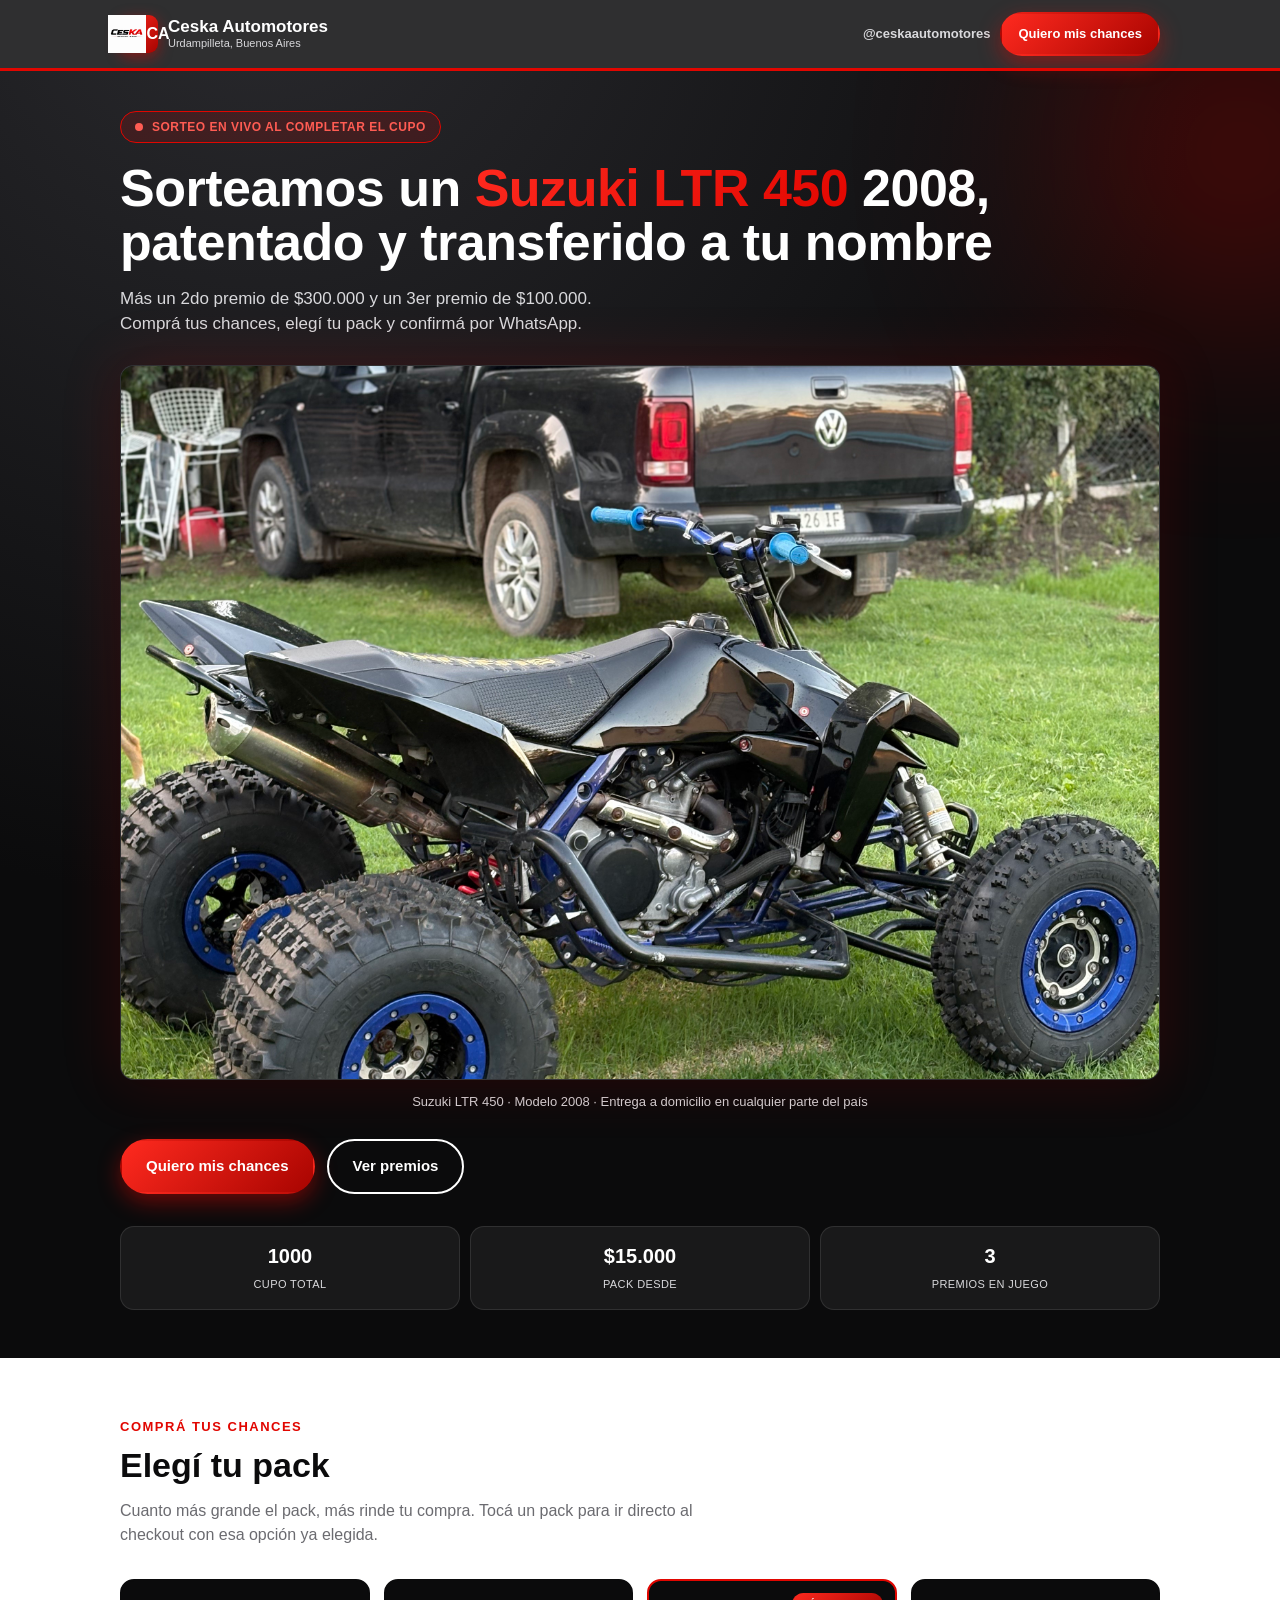
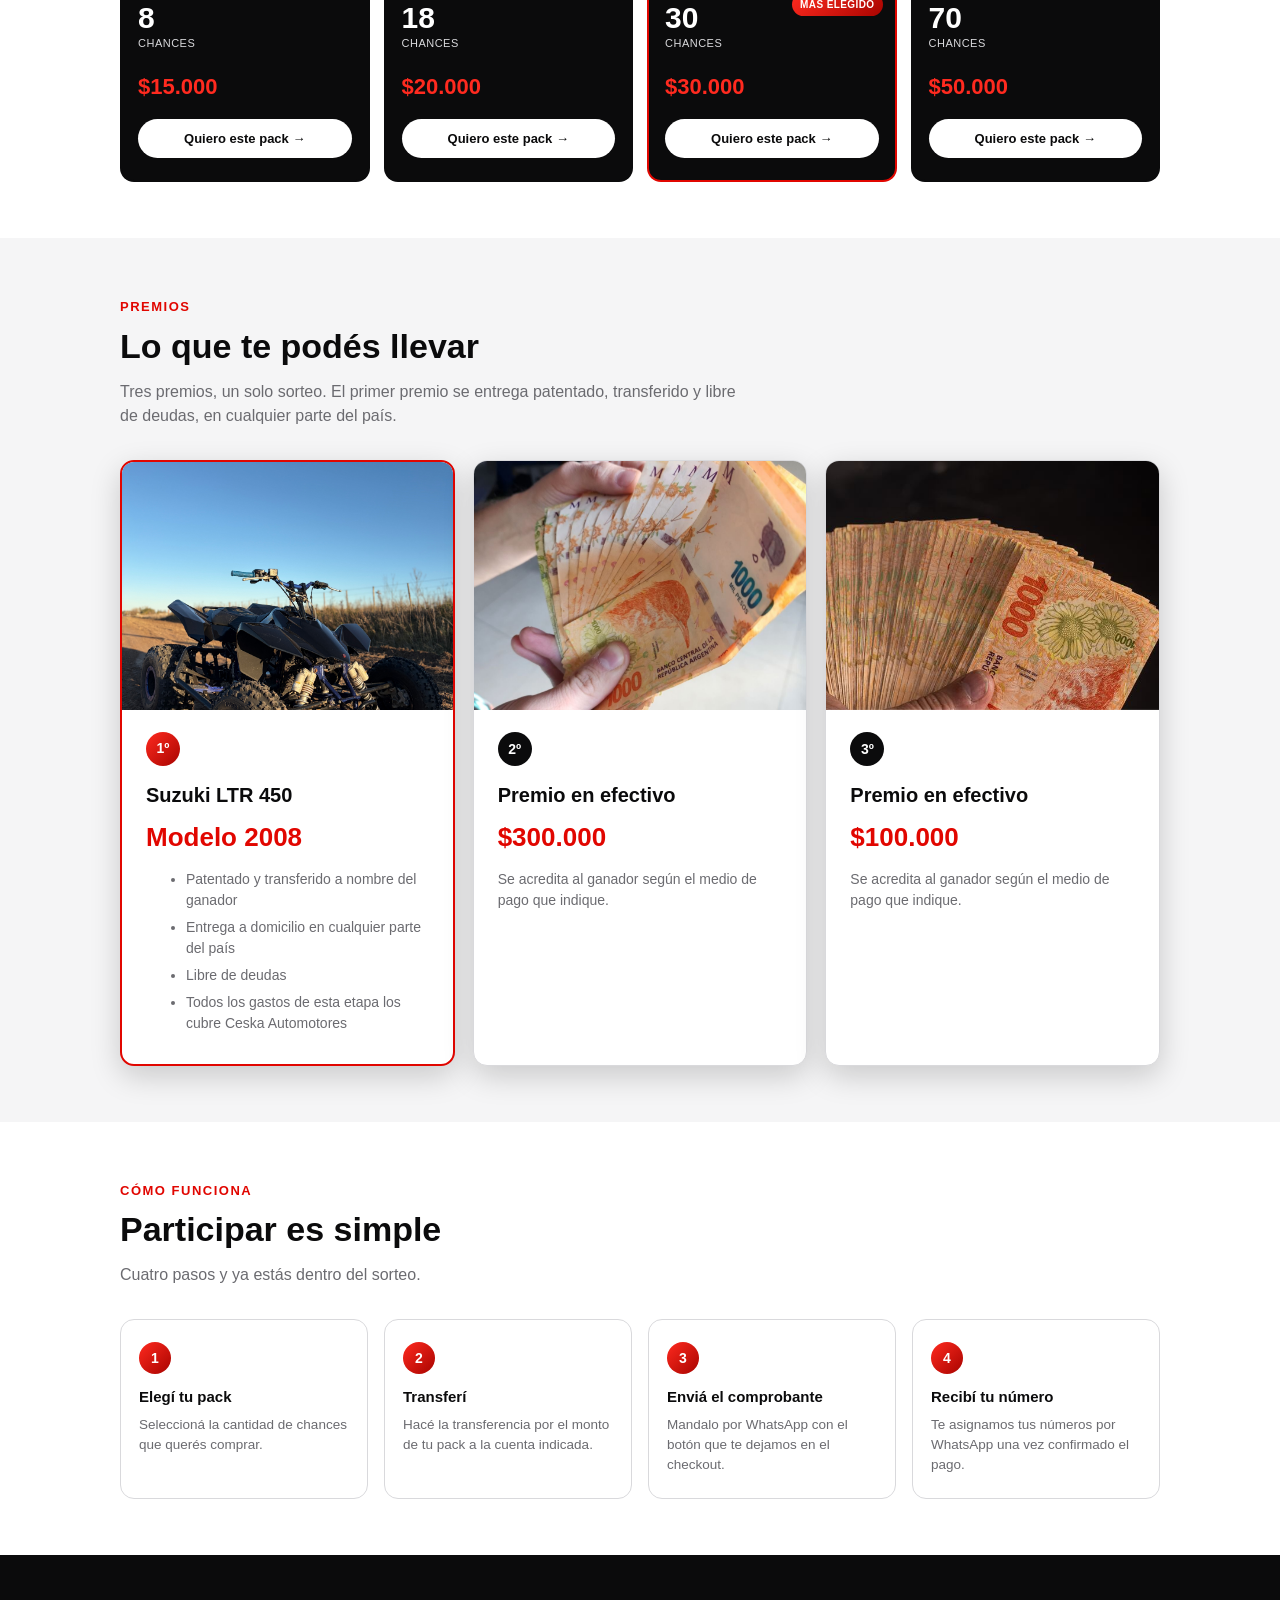
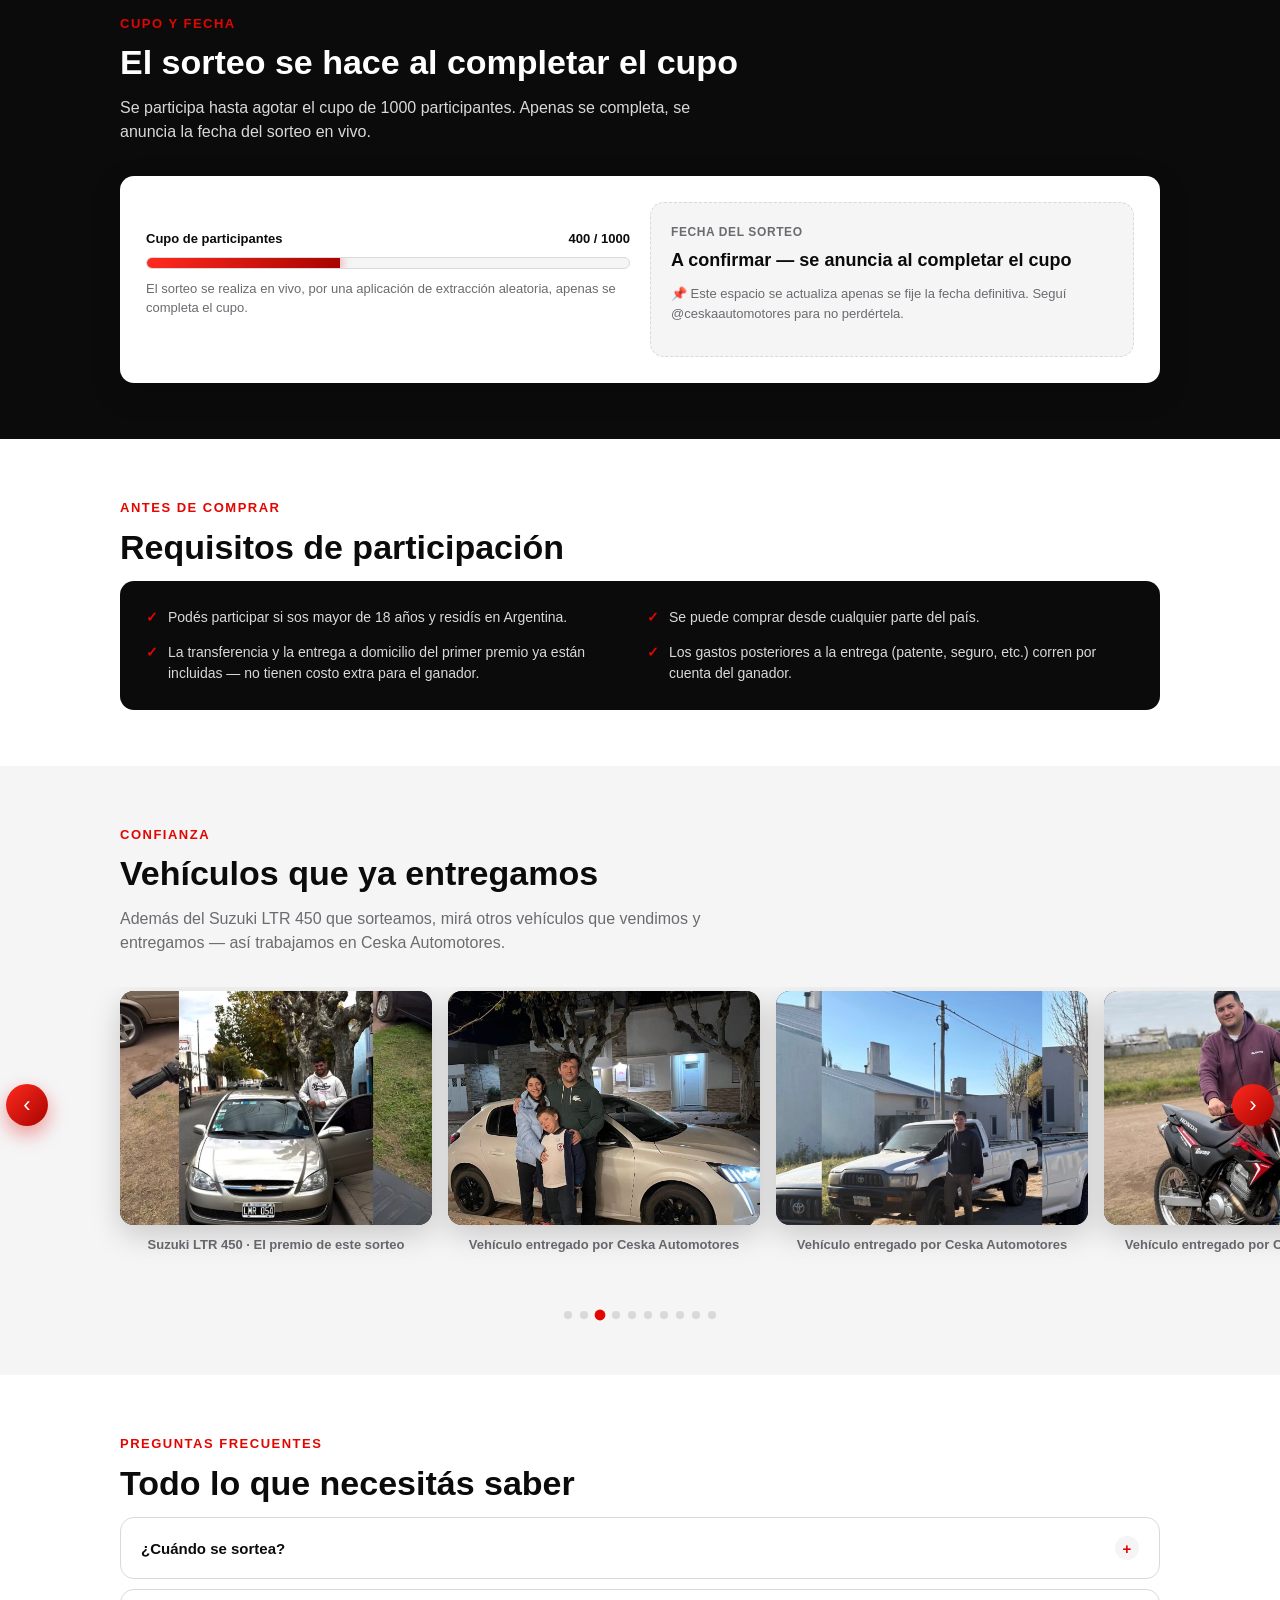
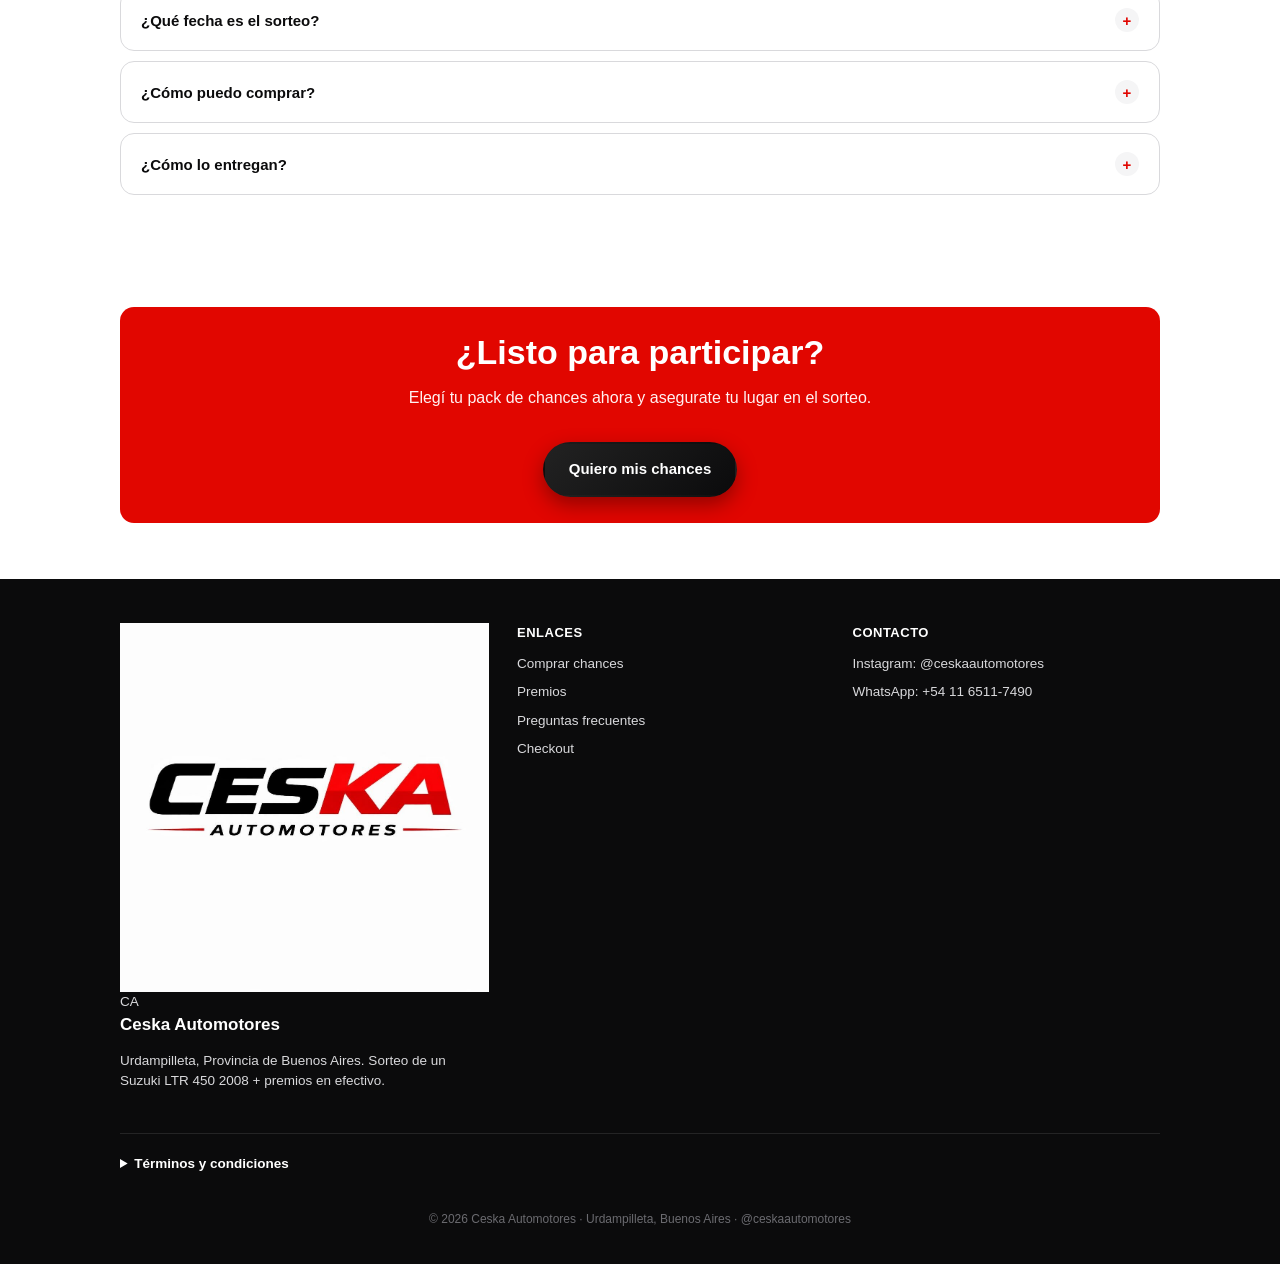
==== index.html @ 2003294e "Update index.html" ====
<!DOCTYPE html>
<html lang="es-AR">
<head>
<meta charset="UTF-8" />
<meta name="viewport" content="width=device-width, initial-scale=1.0" />
<title>Sorteo Suzuki LTR 450 2008 | Ceska Automotores</title>
<meta name="description" content="Participá del sorteo de un Suzuki LTR 450 2008 patentado + $300.000 + $100.000. Comprá tus chances y confirmá por WhatsApp. Ceska Automotores, Urdampilleta." />
<link rel="stylesheet" href="css/style.css" />
</head>
<body>

<header class="site-header">
  <div class="container">
    <a href="index.html" class="brand">
      <span class="brand-mark">
        <img src="621186854_17856113073602778_2062998326329247621_n%20(1).jpg" alt="Ceska Automotores" onerror="this.style.display='none'; this.nextElementSibling.style.display='flex';" />
        <span class="brand-mark-fallback">CA</span>
      </span>
      <span class="brand-name">Ceska Automotores<small>Urdampilleta, Buenos Aires</small></span>
    </a>
    <div class="header-actions">
      <a class="ig-link" href="https://instagram.com/ceskaautomotores" target="_blank" rel="noopener">@ceskaautomotores</a>
      <a class="btn btn-primary header-cta" href="checkout.html">Quiero mis chances</a>
    </div>
  </div>
</header>

<section class="hero">
  <div class="container">
    <span class="hero-badge"><span class="live-dot"></span> Sorteo en vivo al completar el cupo</span>
    <h1 class="hero-title">Sorteamos un <span>Suzuki LTR 450</span> 2008, patentado y transferido a tu nombre</h1>
    <p class="hero-lead">Más un 2do premio de $300.000 y un 3er premio de $100.000. Comprá tus chances, elegí tu pack y confirmá por WhatsApp.</p>

    <div class="media-frame media-hero">
      <img src="IMG_2708%20(2).jpg" alt="Suzuki LTR 450 2008, primer premio del sorteo Ceska Automotores" onerror="this.style.display='none'; this.nextElementSibling.style.display='flex';" />
      <div class="media-placeholder">
        <span class="media-placeholder-icon">🏍️</span>
        <span class="media-placeholder-text"><strong>Suzuki LTR 450 · Modelo 2008</strong>Reemplazá esta imagen subiendo la foto real a img/hero-moto.jpg</span>
      </div>
    </div>
    <div class="hero-media-caption">Suzuki LTR 450 · Modelo 2008 · Entrega a domicilio en cualquier parte del país</div>

    <div class="hero-actions">
      <a href="checkout.html" class="btn btn-primary btn-glow">Quiero mis chances</a>
      <a href="#premios" class="btn btn-outline">Ver premios</a>
    </div>

    <div class="hero-stats">
      <div class="hero-stat"><strong>1000</strong><span>Cupo total</span></div>
      <div class="hero-stat"><strong>$15.000</strong><span>Pack desde</span></div>
      <div class="hero-stat"><strong>3</strong><span>Premios en juego</span></div>
    </div>
  </div>
</section>

<section class="section" id="packs">
  <div class="container">
    <span class="eyebrow">Comprá tus chances</span>
    <h2 class="section-title">Elegí tu pack</h2>
    <p class="section-subtitle">Cuanto más grande el pack, más rinde tu compra. Tocá un pack para ir directo al checkout con esa opción ya elegida.</p>

    <div class="packs-grid">
      <a class="pack-card" href="checkout.html?pack=8">
        <span class="pack-qty">8</span>
        <span class="pack-qty-label">Chances</span>
        <span class="pack-price">$15.000</span>
        <span class="pack-cta">Quiero este pack →</span>
      </a>
      <a class="pack-card" href="checkout.html?pack=18">
        <span class="pack-qty">18</span>
        <span class="pack-qty-label">Chances</span>
        <span class="pack-price">$20.000</span>
        <span class="pack-cta">Quiero este pack →</span>
      </a>
      <a class="pack-card is-popular" href="checkout.html?pack=30">
        <span class="pack-tag">Más elegido</span>
        <span class="pack-qty">30</span>
        <span class="pack-qty-label">Chances</span>
        <span class="pack-price">$30.000</span>
        <span class="pack-cta">Quiero este pack →</span>
      </a>
      <a class="pack-card" href="checkout.html?pack=70">
        <span class="pack-qty">70</span>
        <span class="pack-qty-label">Chances</span>
        <span class="pack-price">$50.000</span>
        <span class="pack-cta">Quiero este pack →</span>
      </a>
    </div>
  </div>
</section>

<section class="section section-alt" id="premios">
  <div class="container">
    <span class="eyebrow">Premios</span>
    <h2 class="section-title">Lo que te podés llevar</h2>
    <p class="section-subtitle">Tres premios, un solo sorteo. El primer premio se entrega patentado, transferido y libre de deudas, en cualquier parte del país.</p>

    <div class="prizes-grid">
      <div class="prize-card is-first">
        <div class="media-frame prize-media">
          <img src="IMG_4230.JPG" alt="Suzuki LTR 450 2008" onerror="this.style.display='none'; this.nextElementSibling.style.display='flex';" />
          <div class="media-placeholder">
            <span class="media-placeholder-icon">🏍️</span>
            <span class="media-placeholder-text">Foto de la moto<br>img/premio-1-moto.jpg</span>
          </div>
        </div>
        <div class="prize-card-body">
          <span class="prize-rank">1º</span>
          <h3 class="prize-name">Suzuki LTR 450</h3>
          <p class="prize-value">Modelo 2008</p>
          <ul class="prize-desc">
            <li>Patentado y transferido a nombre del ganador</li>
            <li>Entrega a domicilio en cualquier parte del país</li>
            <li>Libre de deudas</li>
            <li>Todos los gastos de esta etapa los cubre Ceska Automotores</li>
          </ul>
        </div>
      </div>
      <div class="prize-card">
        <div class="media-frame prize-media">
          <img src="1695045530169.jpg" alt="Segundo premio: $300.000" onerror="this.style.display='none'; this.nextElementSibling.style.display='flex';" />
          <div class="media-placeholder">
            <span class="media-placeholder-icon">💵</span>
            <span class="media-placeholder-text">Foto del premio<br>img/premio-2.jpg</span>
          </div>
        </div>
        <div class="prize-card-body">
          <span class="prize-rank">2º</span>
          <h3 class="prize-name">Premio en efectivo</h3>
          <p class="prize-value">$300.000</p>
          <p class="prize-desc">Se acredita al ganador según el medio de pago que indique.</p>
        </div>
      </div>
      <div class="prize-card">
        <div class="media-frame prize-media">
          <img src="plazo-fijo-cuanto-se-obtiene-al-invertir-6000000-con-la-tasa-actual-foto-adobe-stock-VMLQF65AZVHVBDYK3VZGFPSASE.jpg" alt="Tercer premio: $100.000" onerror="this.style.display='none'; this.nextElementSibling.style.display='flex';" />
          <div class="media-placeholder">
            <span class="media-placeholder-icon">💵</span>
            <span class="media-placeholder-text">Foto del premio<br>img/premio-3.jpg</span>
          </div>
        </div>
        <div class="prize-card-body">
          <span class="prize-rank">3º</span>
          <h3 class="prize-name">Premio en efectivo</h3>
          <p class="prize-value">$100.000</p>
          <p class="prize-desc">Se acredita al ganador según el medio de pago que indique.</p>
        </div>
      </div>
    </div>
  </div>
</section>

<section class="section">
  <div class="container">
    <span class="eyebrow">Cómo funciona</span>
    <h2 class="section-title">Participar es simple</h2>
    <p class="section-subtitle">Cuatro pasos y ya estás dentro del sorteo.</p>

    <div class="steps-grid">
      <div class="step-card">
        <div class="step-number">1</div>
        <h3 class="step-title">Elegí tu pack</h3>
        <p class="step-desc">Seleccioná la cantidad de chances que querés comprar.</p>
      </div>
      <div class="step-card">
        <div class="step-number">2</div>
        <h3 class="step-title">Transferí</h3>
        <p class="step-desc">Hacé la transferencia por el monto de tu pack a la cuenta indicada.</p>
      </div>
      <div class="step-card">
        <div class="step-number">3</div>
        <h3 class="step-title">Enviá el comprobante</h3>
        <p class="step-desc">Mandalo por WhatsApp con el botón que te dejamos en el checkout.</p>
      </div>
      <div class="step-card">
        <div class="step-number">4</div>
        <h3 class="step-title">Recibí tu número</h3>
        <p class="step-desc">Te asignamos tus números por WhatsApp una vez confirmado el pago.</p>
      </div>
    </div>
  </div>
</section>

<section class="section section-dark">
  <div class="container">
    <span class="eyebrow">Cupo y fecha</span>
    <h2 class="section-title">El sorteo se hace al completar el cupo</h2>
    <p class="section-subtitle">Se participa hasta agotar el cupo de 1000 participantes. Apenas se completa, se anuncia la fecha del sorteo en vivo.</p>

    <div class="cupo-box">
      <div>
        <div class="cupo-progress-label">
          <span>Cupo de participantes</span>
          <span>400 / 1000</span>
        </div>
        <div class="cupo-bar"><div class="cupo-bar-fill" style="width:40%;"></div></div>
        <p class="cupo-note">El sorteo se realiza en vivo, por una aplicación de extracción aleatoria, apenas se completa el cupo.</p>
      </div>
      <div class="fecha-card">
        <div class="fecha-label">Fecha del sorteo</div>
        <div class="fecha-value">A confirmar — se anuncia al completar el cupo</div>
        <p class="cupo-note" style="margin-top:10px;">📌 Este espacio se actualiza apenas se fije la fecha definitiva. Seguí @ceskaautomotores para no perdértela.</p>
      </div>
    </div>
  </div>
</section>

<section class="section">
  <div class="container">
    <span class="eyebrow">Antes de comprar</span>
    <h2 class="section-title">Requisitos de participación</h2>
    <div class="requisitos-box">
      <ul class="requisitos-list">
        <li>Podés participar si sos mayor de 18 años y residís en Argentina.</li>
        <li>Se puede comprar desde cualquier parte del país.</li>
        <li>La transferencia y la entrega a domicilio del primer premio ya están incluidas — no tienen costo extra para el ganador.</li>
        <li>Los gastos posteriores a la entrega (patente, seguro, etc.) corren por cuenta del ganador.</li>
      </ul>
    </div>
  </div>
</section>

<section class="section section-alt" id="galeria">
  <div class="container">
    <span class="eyebrow">Confianza</span>
    <h2 class="section-title">Vehículos que ya entregamos</h2>
    <p class="section-subtitle">Además del Suzuki LTR 450 que sorteamos, mirá otros vehículos que vendimos y entregamos — así trabajamos en Ceska Automotores.</p>
  </div>

  <div class="carousel-wrap">
    <button class="carousel-arrow carousel-prev" type="button" aria-label="Foto anterior">‹</button>

    <div class="carousel-track" id="carouselTrack">
      <div class="carousel-slide">
        <div class="media-frame">
          <img src="img/galeria-1.jpg" alt="Suzuki LTR 450, el premio de este sorteo" onerror="this.style.display='none'; this.nextElementSibling.style.display='flex';" />
          <div class="media-placeholder">
            <span class="media-placeholder-icon">🏍️</span>
            <span class="media-placeholder-text">img/galeria-1.jpg</span>
          </div>
        </div>
        <p class="carousel-caption">Suzuki LTR 450 · El premio de este sorteo</p>
      </div>
      <div class="carousel-slide">
        <div class="media-frame">
          <img src="img/galeria-2.jpg" alt="Vehículo entregado por Ceska Automotores" onerror="this.style.display='none'; this.nextElementSibling.style.display='flex';" />
          <div class="media-placeholder">
            <span class="media-placeholder-icon">🚗</span>
            <span class="media-placeholder-text">img/galeria-2.jpg</span>
          </div>
        </div>
        <p class="carousel-caption">Vehículo entregado por Ceska Automotores</p>
      </div>
      <div class="carousel-slide">
        <div class="media-frame">
          <img src="img/galeria-3.jpg" alt="Vehículo entregado por Ceska Automotores" onerror="this.style.display='none'; this.nextElementSibling.style.display='flex';" />
          <div class="media-placeholder">
            <span class="media-placeholder-icon">🚙</span>
            <span class="media-placeholder-text">img/galeria-3.jpg</span>
          </div>
        </div>
        <p class="carousel-caption">Vehículo entregado por Ceska Automotores</p>
      </div>
      <div class="carousel-slide">
        <div class="media-frame">
          <img src="img/galeria-4.jpg" alt="Vehículo entregado por Ceska Automotores" onerror="this.style.display='none'; this.nextElementSibling.style.display='flex';" />
          <div class="media-placeholder">
            <span class="media-placeholder-icon">🏍️</span>
            <span class="media-placeholder-text">img/galeria-4.jpg</span>
          </div>
        </div>
        <p class="carousel-caption">Vehículo entregado por Ceska Automotores</p>
      </div>
      <div class="carousel-slide">
        <div class="media-frame">
          <img src="img/galeria-5.jpg" alt="Vehículo entregado por Ceska Automotores" onerror="this.style.display='none'; this.nextElementSibling.style.display='flex';" />
          <div class="media-placeholder">
            <span class="media-placeholder-icon">🚗</span>
            <span class="media-placeholder-text">img/galeria-5.jpg</span>
          </div>
        </div>
        <p class="carousel-caption">Vehículo entregado por Ceska Automotores</p>
      </div>
      <div class="carousel-slide">
        <div class="media-frame">
          <img src="img/galeria-6.jpg" alt="Vehículo entregado por Ceska Automotores" onerror="this.style.display='none'; this.nextElementSibling.style.display='flex';" />
          <div class="media-placeholder">
            <span class="media-placeholder-icon">🚙</span>
            <span class="media-placeholder-text">img/galeria-6.jpg</span>
          </div>
        </div>
        <p class="carousel-caption">Vehículo entregado por Ceska Automotores</p>
      </div>
      <div class="carousel-slide">
        <div class="media-frame">
          <img src="img/galeria-7.jpg" alt="Vehículo entregado por Ceska Automotores" onerror="this.style.display='none'; this.nextElementSibling.style.display='flex';" />
          <div class="media-placeholder">
            <span class="media-placeholder-icon">🏍️</span>
            <span class="media-placeholder-text">img/galeria-7.jpg</span>
          </div>
        </div>
        <p class="carousel-caption">Vehículo entregado por Ceska Automotores</p>
      </div>
      <div class="carousel-slide">
        <div class="media-frame">
          <img src="img/galeria-8.jpg" alt="Vehículo entregado por Ceska Automotores" onerror="this.style.display='none'; this.nextElementSibling.style.display='flex';" />
          <div class="media-placeholder">
            <span class="media-placeholder-icon">🚗</span>
            <span class="media-placeholder-text">img/galeria-8.jpg</span>
          </div>
        </div>
        <p class="carousel-caption">Vehículo entregado por Ceska Automotores</p>
      </div>
      <div class="carousel-slide">
        <div class="media-frame">
          <img src="img/galeria-9.jpg" alt="Vehículo entregado por Ceska Automotores" onerror="this.style.display='none'; this.nextElementSibling.style.display='flex';" />
          <div class="media-placeholder">
            <span class="media-placeholder-icon">🚙</span>
            <span class="media-placeholder-text">img/galeria-9.jpg</span>
          </div>
        </div>
        <p class="carousel-caption">Vehículo entregado por Ceska Automotores</p>
      </div>
      <div class="carousel-slide">
        <div class="media-frame">
          <img src="img/galeria-10.jpg" alt="@ceskaautomotores" onerror="this.style.display='none'; this.nextElementSibling.style.display='flex';" />
          <div class="media-placeholder">
            <span class="media-placeholder-icon">📸</span>
            <span class="media-placeholder-text">img/galeria-10.jpg</span>
          </div>
        </div>
        <p class="carousel-caption">Seguinos en @ceskaautomotores para ver más entregas</p>
      </div>
    </div>

    <button class="carousel-arrow carousel-next" type="button" aria-label="Foto siguiente">›</button>
  </div>

  <div class="carousel-dots" id="carouselDots"></div>
</section>

<section class="section" id="faq">
  <div class="container">
    <span class="eyebrow">Preguntas frecuentes</span>
    <h2 class="section-title">Todo lo que necesitás saber</h2>

    <div class="faq-list">
      <div class="faq-item">
        <button class="faq-question" type="button" aria-expanded="false">
          ¿Cuándo se sortea?
          <span class="icon">+</span>
        </button>
        <div class="faq-answer">
          <p>El sorteo se realiza apenas se completa el cupo de 1000 participantes. Se hace en vivo, con una aplicación de extracción aleatoria.</p>
        </div>
      </div>
      <div class="faq-item">
        <button class="faq-question" type="button" aria-expanded="false">
          ¿Qué fecha es el sorteo?
          <span class="icon">+</span>
        </button>
        <div class="faq-answer">
          <p>La fecha se anuncia oficialmente en cuanto se completa el cupo. Vas a verla actualizada en la sección "Cupo y fecha" de esta página y en @ceskaautomotores.</p>
        </div>
      </div>
      <div class="faq-item">
        <button class="faq-question" type="button" aria-expanded="false">
          ¿Cómo puedo comprar?
          <span class="icon">+</span>
        </button>
        <div class="faq-answer">
          <p>Elegís tu pack de chances, hacés la transferencia con los datos que te mostramos en el checkout, y enviás el comprobante por WhatsApp. Tus números se asignan una vez confirmado el pago.</p>
        </div>
      </div>
      <div class="faq-item">
        <button class="faq-question" type="button" aria-expanded="false">
          ¿Cómo lo entregan?
          <span class="icon">+</span>
        </button>
        <div class="faq-answer">
          <p>El Suzuki LTR 450 se entrega patentado, transferido a nombre del ganador y libre de deudas, a domicilio en cualquier parte del país. Todos los gastos de esta etapa los cubre Ceska Automotores.</p>
        </div>
      </div>
    </div>
  </div>
</section>

<section class="section">
  <div class="container">
    <div class="requisitos-box" style="background: var(--red); text-align:center;">
      <h2 class="section-title" style="color:#fff;">¿Listo para participar?</h2>
      <p class="section-subtitle" style="color:#fff2f2; margin-left:auto; margin-right:auto;">Elegí tu pack de chances ahora y asegurate tu lugar en el sorteo.</p>
      <a href="checkout.html" class="btn btn-dark">Quiero mis chances</a>
    </div>
  </div>
</section>

<footer class="site-footer">
  <div class="container">
    <div class="footer-grid">
      <div>
        <div class="footer-brand-row">
          <span class="footer-logo">
            <img src="621186854_17856113073602778_2062998326329247621_n%20(1).jpg" alt="Ceska Automotores" onerror="this.style.display='none'; this.nextElementSibling.style.display='flex';" />
            <span class="footer-logo-fallback">CA</span>
          </span>
          <div class="footer-brand">Ceska Automotores</div>
        </div>
        <p>Urdampilleta, Provincia de Buenos Aires. Sorteo de un Suzuki LTR 450 2008 + premios en efectivo.</p>
      </div>
      <div class="footer-col">
        <h4>Enlaces</h4>
        <a href="#packs">Comprar chances</a>
        <a href="#premios">Premios</a>
        <a href="#faq">Preguntas frecuentes</a>
        <a href="checkout.html">Checkout</a>
      </div>
      <div class="footer-col">
        <h4>Contacto</h4>
        <a href="https://instagram.com/ceskaautomotores" target="_blank" rel="noopener">Instagram: @ceskaautomotores</a>
        <a href="https://wa.me/541165117490" target="_blank" rel="noopener">WhatsApp: +54 11 6511-7490</a>
      </div>
    </div>

    <details class="footer-legal">
      <summary>Términos y condiciones</summary>
      <ol>
        <li>Participan quienes compren al menos una chance a través de los canales oficiales de Ceska Automotores.</li>
        <li>El cupo total es de 1000 participantes. El sorteo se realiza al completarse el cupo.</li>
        <li>El sorteo se realiza en vivo, mediante una aplicación de extracción aleatoria, y la fecha se anuncia al completar el cupo.</li>
        <li>La compra de chances se confirma únicamente al recibir el comprobante de transferencia por WhatsApp. Los números se asignan luego de esa confirmación.</li>
        <li>El primer premio (Suzuki LTR 450, modelo 2008) se entrega patentado, transferido a nombre del ganador y libre de deudas, a domicilio en cualquier parte del país. Los gastos de transferencia y entrega corren por cuenta de Ceska Automotores.</li>
        <li>Los gastos posteriores a la entrega del primer premio (patente, seguro, etc.) corren por cuenta del ganador.</li>
        <li>El segundo y tercer premio consisten en $300.000 y $100.000 respectivamente, a acreditar al ganador.</li>
        <li>Pueden participar personas mayores de 18 años, residentes en Argentina, desde cualquier punto del país.</li>
        <li>Ceska Automotores se reserva el derecho de modificar la fecha del sorteo, informando los cambios por sus canales oficiales.</li>
      </ol>
    </details>

    <p class="footer-bottom">© 2026 Ceska Automotores · Urdampilleta, Buenos Aires · @ceskaautomotores</p>
  </div>
</footer>

<div class="sticky-cta">
  <a href="checkout.html" class="btn btn-primary">Quiero mis chances</a>
</div>

<script src="js/main.js"></script>
</body>
</html>
---- css/style.css ----
/* ==========================================================================
   Ceska Automotores — Sorteo Suzuki LTR 450
   Paleta: negro / rojo / blanco — mobile-first
   ========================================================================== */

:root {
  --black: #0b0b0c;
  --black-soft: #17171a;
  --red: #e10600;
  --red-bright: #ff2a1f;
  --red-dark: #a80400;
  --white: #ffffff;
  --gray-100: #f5f5f6;
  --gray-300: #d9d9dc;
  --gray-600: #6b6b70;
  --radius: 14px;
  --shadow: 0 10px 30px rgba(0, 0, 0, 0.18);
  --max-width: 1080px;
  --font: "Segoe UI", Roboto, Helvetica, Arial, sans-serif;
}

* {
  box-sizing: border-box;
}

html {
  scroll-behavior: smooth;
}

body {
  margin: 0;
  font-family: var(--font);
  background: var(--white);
  color: var(--black);
  line-height: 1.5;
  -webkit-font-smoothing: antialiased;
}

img {
  max-width: 100%;
  display: block;
}

a {
  color: inherit;
}

.container {
  width: 100%;
  max-width: var(--max-width);
  margin: 0 auto;
  padding: 0 20px;
}

.section {
  padding: 56px 0;
}

.section-alt {
  background: var(--gray-100);
}

.section-dark {
  background: var(--black);
  color: var(--white);
}

.eyebrow {
  display: inline-block;
  font-size: 13px;
  font-weight: 700;
  letter-spacing: 1.5px;
  text-transform: uppercase;
  color: var(--red);
  margin-bottom: 10px;
}

.section-title {
  font-size: clamp(24px, 5vw, 34px);
  font-weight: 800;
  margin: 0 0 14px;
  line-height: 1.15;
}

.section-subtitle {
  font-size: 16px;
  color: var(--gray-600);
  margin: 0 0 32px;
  max-width: 620px;
}

.section-dark .section-subtitle {
  color: var(--gray-300);
}

/* ---------- Media frames (fotos + placeholder) ---------- */

.media-frame {
  position: relative;
  width: 100%;
  aspect-ratio: 4 / 3;
  overflow: hidden;
  background: linear-gradient(135deg, #1c1c1f, #0d0d0e);
  display: block;
}

.media-frame img {
  width: 100%;
  height: 100%;
  object-fit: cover;
  display: block;
}

.media-placeholder {
  display: none;
  position: absolute;
  inset: 0;
  flex-direction: column;
  align-items: center;
  justify-content: center;
  gap: 6px;
  text-align: center;
  padding: 16px;
  background: radial-gradient(circle at 25% 15%, rgba(225, 6, 0, 0.3), transparent 60%), linear-gradient(135deg, #1c1c1f, #0d0d0e);
  color: var(--gray-300);
}

.media-placeholder-icon {
  font-size: 38px;
  filter: drop-shadow(0 4px 12px rgba(225, 6, 0, 0.5));
}

.media-placeholder-text {
  font-size: 12px;
  line-height: 1.4;
}

.media-placeholder-text strong {
  display: block;
  color: var(--white);
  font-size: 13.5px;
  margin-bottom: 2px;
}

.media-hero {
  aspect-ratio: 16 / 11;
  border-radius: var(--radius);
  border: 1px solid rgba(255, 255, 255, 0.12);
  box-shadow: var(--shadow), 0 0 60px rgba(225, 6, 0, 0.18);
  margin: 28px 0 0;
}

.hero-media-caption {
  padding: 12px 4px 0;
  font-size: 13px;
  color: var(--gray-300);
  text-align: center;
}

/* ---------- Buttons ---------- */

.btn {
  position: relative;
  overflow: hidden;
  display: inline-flex;
  align-items: center;
  justify-content: center;
  gap: 8px;
  padding: 14px 24px;
  border-radius: 999px;
  font-weight: 700;
  font-size: 15px;
  text-decoration: none;
  border: 2px solid transparent;
  cursor: pointer;
  transition: transform 0.15s ease, box-shadow 0.15s ease, background 0.15s ease;
  text-align: center;
}

.btn::after {
  content: "";
  position: absolute;
  top: 0;
  left: -75%;
  width: 45%;
  height: 100%;
  background: linear-gradient(115deg, transparent, rgba(255, 255, 255, 0.45), transparent);
  transform: skewX(-20deg);
  transition: left 0.55s ease;
  pointer-events: none;
}

.btn:hover::after {
  left: 130%;
}

.btn:active {
  transform: scale(0.97);
}

.btn-primary {
  background: linear-gradient(135deg, var(--red-bright), var(--red-dark));
  color: var(--white);
  box-shadow: 0 8px 22px rgba(225, 6, 0, 0.45);
}

.btn-primary:hover {
  box-shadow: 0 10px 30px rgba(225, 6, 0, 0.65);
  transform: translateY(-2px);
}

.btn-glow {
  animation: btnPulseGlow 2.6s ease-in-out infinite;
}

@keyframes btnPulseGlow {
  0%, 100% { box-shadow: 0 8px 22px rgba(225, 6, 0, 0.45); }
  50% { box-shadow: 0 10px 34px rgba(225, 6, 0, 0.75); }
}

.btn-dark {
  background: linear-gradient(135deg, #222, var(--black));
  color: var(--white);
  box-shadow: 0 8px 20px rgba(0, 0, 0, 0.35);
}

.btn-dark:hover {
  box-shadow: 0 10px 26px rgba(0, 0, 0, 0.5);
  transform: translateY(-2px);
}

.btn-outline {
  background: transparent;
  color: var(--white);
  border-color: var(--white);
}

.btn-outline:hover {
  background: var(--white);
  color: var(--black);
  transform: translateY(-2px);
}

.btn-whatsapp {
  background: linear-gradient(135deg, #2fe172, #1ebc59);
  color: var(--white);
  width: 100%;
  padding: 16px 24px;
  font-size: 16px;
  box-shadow: 0 8px 22px rgba(37, 211, 102, 0.45);
}

.btn-whatsapp:hover {
  box-shadow: 0 10px 30px rgba(37, 211, 102, 0.65);
  transform: translateY(-2px);
}

.btn-block {
  width: 100%;
}

/* ---------- Header ---------- */

.site-header {
  position: sticky;
  top: 0;
  z-index: 50;
  background: rgba(11, 11, 12, 0.85);
  backdrop-filter: blur(10px);
  -webkit-backdrop-filter: blur(10px);
  color: var(--white);
  border-bottom: 3px solid var(--red);
}

.site-header .container {
  display: flex;
  align-items: center;
  justify-content: space-between;
  padding-top: 12px;
  padding-bottom: 12px;
  gap: 12px;
}

.brand {
  display: flex;
  align-items: center;
  gap: 10px;
  text-decoration: none;
  color: var(--white);
}

.brand-mark {
  width: 38px;
  height: 38px;
  border-radius: 9px;
  background: linear-gradient(135deg, var(--red-bright), var(--red-dark));
  box-shadow: 0 4px 14px rgba(225, 6, 0, 0.5);
  display: flex;
  align-items: center;
  justify-content: center;
  font-weight: 900;
  font-size: 16px;
  flex-shrink: 0;
}

.brand-name {
  font-weight: 800;
  font-size: 15px;
  line-height: 1.1;
}

.brand-name small {
  display: block;
  font-weight: 400;
  font-size: 11px;
  color: var(--gray-300);
}

.header-actions {
  display: flex;
  align-items: center;
  gap: 10px;
}

.ig-link {
  display: none;
  font-size: 13px;
  font-weight: 600;
  text-decoration: none;
  color: var(--gray-300);
}

.header-cta {
  padding: 10px 16px;
  font-size: 13px;
}

@media (min-width: 640px) {
  .ig-link {
    display: inline-flex;
    align-items: center;
    gap: 6px;
  }
  .brand-name {
    font-size: 17px;
  }
}

/* ---------- Hero ---------- */

.hero {
  background: radial-gradient(circle at 20% -10%, #2a2a2e 0%, var(--black) 55%);
  color: var(--white);
  padding: 40px 0 48px;
  position: relative;
  overflow: hidden;
}

.hero::after {
  content: "";
  position: absolute;
  right: -120px;
  top: -80px;
  width: 320px;
  height: 320px;
  background: var(--red);
  filter: blur(120px);
  opacity: 0.35;
  border-radius: 50%;
}

.hero .container {
  position: relative;
  z-index: 1;
}

.hero-badge {
  display: inline-flex;
  align-items: center;
  gap: 9px;
  background: rgba(225, 6, 0, 0.15);
  border: 1px solid var(--red);
  color: #ff5c53;
  font-size: 12px;
  font-weight: 700;
  letter-spacing: 0.5px;
  text-transform: uppercase;
  padding: 6px 14px;
  border-radius: 999px;
  margin-bottom: 18px;
}

.live-dot {
  width: 8px;
  height: 8px;
  border-radius: 50%;
  background: #ff5c53;
  box-shadow: 0 0 0 0 rgba(255, 92, 83, 0.6);
  animation: livePulse 1.7s ease-out infinite;
  flex-shrink: 0;
}

@keyframes livePulse {
  0% { box-shadow: 0 0 0 0 rgba(255, 92, 83, 0.6); }
  70% { box-shadow: 0 0 0 9px rgba(255, 92, 83, 0); }
  100% { box-shadow: 0 0 0 0 rgba(255, 92, 83, 0); }
}

.hero-title {
  font-size: clamp(30px, 8vw, 52px);
  font-weight: 900;
  line-height: 1.05;
  margin: 0 0 16px;
  letter-spacing: -0.5px;
}

.hero-title span {
  background: linear-gradient(135deg, var(--red-bright), var(--red));
  -webkit-background-clip: text;
  background-clip: text;
  color: transparent;
}

.hero-lead {
  font-size: 17px;
  color: var(--gray-300);
  max-width: 520px;
  margin: 0 0 28px;
}

.hero-actions {
  display: flex;
  flex-wrap: wrap;
  gap: 12px;
  margin-top: 28px;
}

.hero-stats {
  display: grid;
  grid-template-columns: repeat(3, 1fr);
  gap: 10px;
  margin-top: 32px;
}

.hero-stat {
  background: rgba(255, 255, 255, 0.06);
  border: 1px solid rgba(255, 255, 255, 0.1);
  border-radius: var(--radius);
  padding: 14px 10px;
  text-align: center;
}

.hero-stat strong {
  display: block;
  font-size: clamp(16px, 4vw, 20px);
  color: var(--white);
  font-weight: 800;
}

.hero-stat span {
  font-size: 11px;
  color: var(--gray-300);
  text-transform: uppercase;
  letter-spacing: 0.4px;
}

/* ---------- Prizes ---------- */

.prizes-grid {
  display: grid;
  grid-template-columns: 1fr;
  gap: 18px;
}

@media (min-width: 760px) {
  .prizes-grid {
    grid-template-columns: repeat(3, 1fr);
  }
}

.prize-card {
  background: var(--white);
  border: 1px solid var(--gray-300);
  border-radius: var(--radius);
  box-shadow: var(--shadow);
  position: relative;
  overflow: hidden;
  transition: transform 0.2s ease, box-shadow 0.2s ease;
}

.prize-card:hover {
  transform: translateY(-4px);
  box-shadow: 0 16px 34px rgba(0, 0, 0, 0.16);
}

.prize-card.is-first {
  border: 2px solid var(--red);
}

.prize-card.is-first:hover {
  box-shadow: 0 16px 34px rgba(225, 6, 0, 0.25);
}

.prize-media {
  aspect-ratio: 4 / 3;
}

.prize-card-body {
  padding: 22px 24px 24px;
}

.prize-rank {
  display: inline-flex;
  align-items: center;
  justify-content: center;
  min-width: 34px;
  height: 34px;
  padding: 0 10px;
  border-radius: 999px;
  background: var(--black);
  color: var(--white);
  font-weight: 800;
  font-size: 14px;
  margin-bottom: 14px;
}

.prize-card.is-first .prize-rank {
  background: linear-gradient(135deg, var(--red-bright), var(--red-dark));
}

.prize-name {
  font-size: 20px;
  font-weight: 800;
  margin: 0 0 8px;
}

.prize-value {
  font-size: 26px;
  font-weight: 900;
  color: var(--red);
  margin: 0 0 12px;
}

.prize-desc {
  font-size: 14px;
  color: var(--gray-600);
  margin: 0;
}

.prize-desc li {
  margin-bottom: 6px;
}

/* ---------- How it works ---------- */

.steps-grid {
  display: grid;
  grid-template-columns: 1fr;
  gap: 16px;
}

@media (min-width: 700px) {
  .steps-grid {
    grid-template-columns: repeat(4, 1fr);
  }
}

.step-card {
  background: var(--white);
  border-radius: var(--radius);
  padding: 22px 18px;
  border: 1px solid var(--gray-300);
  transition: transform 0.2s ease, box-shadow 0.2s ease;
}

.step-card:hover {
  transform: translateY(-4px);
  box-shadow: 0 12px 26px rgba(0, 0, 0, 0.1);
}

.step-number {
  width: 32px;
  height: 32px;
  border-radius: 50%;
  background: linear-gradient(135deg, var(--red-bright), var(--red-dark));
  color: var(--white);
  display: flex;
  align-items: center;
  justify-content: center;
  font-weight: 800;
  font-size: 14px;
  margin-bottom: 12px;
}

.step-title {
  font-weight: 700;
  font-size: 15px;
  margin: 0 0 6px;
}

.step-desc {
  font-size: 13.5px;
  color: var(--gray-600);
  margin: 0;
}

/* ---------- Packs ---------- */

.packs-grid {
  display: grid;
  grid-template-columns: repeat(2, 1fr);
  gap: 14px;
}

@media (min-width: 700px) {
  .packs-grid {
    grid-template-columns: repeat(4, 1fr);
  }
}

.pack-card {
  display: flex;
  flex-direction: column;
  background: var(--black);
  color: var(--white);
  border-radius: var(--radius);
  padding: 22px 16px;
  text-decoration: none;
  border: 2px solid var(--black);
  transition: transform 0.15s ease, border-color 0.15s ease, box-shadow 0.15s ease;
  position: relative;
  overflow: hidden;
}

.pack-card:hover {
  transform: translateY(-4px);
  border-color: var(--red);
  box-shadow: 0 14px 30px rgba(225, 6, 0, 0.35);
}

.pack-card.is-popular {
  border-color: var(--red);
}

.pack-tag {
  position: absolute;
  top: 12px;
  right: 12px;
  background: linear-gradient(135deg, var(--red-bright), var(--red-dark));
  color: var(--white);
  font-size: 10px;
  font-weight: 800;
  text-transform: uppercase;
  letter-spacing: 0.4px;
  padding: 4px 8px;
  border-radius: 999px;
}

.pack-qty {
  font-size: 30px;
  font-weight: 900;
  line-height: 1;
  margin-bottom: 2px;
}

.pack-qty-label {
  font-size: 11px;
  color: var(--gray-300);
  text-transform: uppercase;
  letter-spacing: 0.5px;
  margin-bottom: 18px;
}

.pack-price {
  font-size: 22px;
  font-weight: 800;
  color: var(--red-bright);
  margin-bottom: 16px;
}

.pack-cta {
  margin-top: auto;
  display: inline-flex;
  align-items: center;
  justify-content: center;
  gap: 6px;
  background: var(--white);
  color: var(--black);
  border-radius: 999px;
  padding: 10px 14px;
  font-weight: 700;
  font-size: 13px;
  transition: background 0.15s ease, color 0.15s ease;
}

.pack-card:hover .pack-cta {
  background: linear-gradient(135deg, var(--red-bright), var(--red-dark));
  color: var(--white);
}

/* ---------- Cupo / fecha ---------- */

.cupo-box {
  background: var(--white);
  color: var(--black);
  border-radius: var(--radius);
  padding: 26px;
  box-shadow: var(--shadow);
  display: grid;
  gap: 20px;
}

@media (min-width: 700px) {
  .cupo-box {
    grid-template-columns: 1fr 1fr;
    align-items: center;
  }
}

.cupo-progress-label {
  display: flex;
  justify-content: space-between;
  font-size: 13px;
  font-weight: 700;
  margin-bottom: 8px;
}

.cupo-bar {
  width: 100%;
  height: 12px;
  border-radius: 999px;
  background: var(--gray-100);
  overflow: hidden;
  border: 1px solid var(--gray-300);
}

.cupo-bar-fill {
  height: 100%;
  background: linear-gradient(90deg, var(--red-bright), var(--red-dark));
  box-shadow: 0 0 12px rgba(225, 6, 0, 0.6);
}

.cupo-note {
  font-size: 13px;
  color: var(--gray-600);
  margin-top: 10px;
}

.fecha-card {
  background: var(--gray-100);
  border-radius: var(--radius);
  padding: 20px;
  border: 1px dashed var(--gray-300);
}

.fecha-label {
  font-size: 12px;
  text-transform: uppercase;
  letter-spacing: 0.6px;
  color: var(--gray-600);
  font-weight: 700;
  margin-bottom: 6px;
}

.fecha-value {
  font-size: 18px;
  font-weight: 800;
}

/* ---------- Requirements ---------- */

.requisitos-box {
  background: var(--black);
  color: var(--white);
  border-radius: var(--radius);
  padding: 26px;
}

.requisitos-list {
  list-style: none;
  margin: 0;
  padding: 0;
  display: grid;
  gap: 14px;
}

@media (min-width: 700px) {
  .requisitos-list {
    grid-template-columns: 1fr 1fr;
  }
}

.requisitos-list li {
  display: flex;
  gap: 10px;
  font-size: 14px;
  color: var(--gray-300);
  align-items: flex-start;
}

.requisitos-list li::before {
  content: "✓";
  color: var(--red);
  font-weight: 900;
  flex-shrink: 0;
}

/* ---------- FAQ ---------- */

.faq-list {
  display: flex;
  flex-direction: column;
  gap: 10px;
}

.faq-item {
  border: 1px solid var(--gray-300);
  border-radius: var(--radius);
  overflow: hidden;
  background: var(--white);
}

.faq-question {
  width: 100%;
  text-align: left;
  background: none;
  border: none;
  padding: 18px 20px;
  font-size: 15px;
  font-weight: 700;
  display: flex;
  align-items: center;
  justify-content: space-between;
  gap: 12px;
  cursor: pointer;
  color: var(--black);
}

.faq-question .icon {
  flex-shrink: 0;
  width: 24px;
  height: 24px;
  border-radius: 50%;
  background: var(--gray-100);
  color: var(--red);
  display: flex;
  align-items: center;
  justify-content: center;
  font-weight: 900;
  transition: transform 0.2s ease;
}

.faq-item.is-open .faq-question .icon {
  transform: rotate(45deg);
  background: var(--red);
  color: var(--white);
}

.faq-answer {
  max-height: 0;
  overflow: hidden;
  transition: max-height 0.25s ease;
}

.faq-answer p {
  margin: 0;
  padding: 0 20px 18px;
  font-size: 14px;
  color: var(--gray-600);
}

/* ---------- Galería / Carrusel ---------- */

.carousel-wrap {
  position: relative;
  margin-top: 8px;
}

.carousel-track {
  display: flex;
  gap: 16px;
  overflow-x: auto;
  scroll-snap-type: x mandatory;
  scroll-behavior: smooth;
  padding: 4px 20px 8px;
  -webkit-overflow-scrolling: touch;
  scrollbar-width: none;
}

.carousel-track::-webkit-scrollbar {
  display: none;
}

.carousel-slide {
  flex: 0 0 78%;
  scroll-snap-align: center;
}

@media (min-width: 640px) {
  .carousel-slide {
    flex-basis: 45%;
  }
}

@media (min-width: 960px) {
  .carousel-slide {
    flex-basis: 30%;
  }
  .carousel-track {
    padding-left: calc((100% - var(--max-width)) / 2 + 20px);
    padding-right: calc((100% - var(--max-width)) / 2 + 20px);
  }
}

.carousel-slide .media-frame {
  border-radius: var(--radius);
  box-shadow: var(--shadow);
}

.carousel-caption {
  margin-top: 10px;
  font-size: 13px;
  font-weight: 600;
  text-align: center;
  color: var(--gray-600);
}

.carousel-arrow {
  position: absolute;
  top: 38%;
  transform: translateY(-50%);
  width: 42px;
  height: 42px;
  border-radius: 50%;
  border: none;
  background: linear-gradient(135deg, var(--red-bright), var(--red-dark));
  color: var(--white);
  font-size: 22px;
  line-height: 1;
  cursor: pointer;
  display: flex;
  align-items: center;
  justify-content: center;
  z-index: 2;
  box-shadow: 0 8px 20px rgba(225, 6, 0, 0.4);
  transition: transform 0.15s ease, box-shadow 0.15s ease;
}

.carousel-arrow:hover {
  transform: translateY(-50%) scale(1.08);
  box-shadow: 0 10px 26px rgba(225, 6, 0, 0.55);
}

.carousel-prev {
  left: 6px;
}

.carousel-next {
  right: 6px;
}

@media (max-width: 640px) {
  .carousel-arrow {
    display: none;
  }
}

.carousel-dots {
  display: flex;
  justify-content: center;
  gap: 8px;
  margin-top: 16px;
}

.carousel-dot {
  width: 8px;
  height: 8px;
  border-radius: 50%;
  background: var(--gray-300);
  border: none;
  cursor: pointer;
  padding: 0;
  transition: background 0.2s ease, transform 0.2s ease;
}

.carousel-dot.is-active {
  background: var(--red);
  transform: scale(1.35);
}

/* ---------- Footer ---------- */

.site-footer {
  background: var(--black);
  color: var(--gray-300);
  padding: 44px 0 24px;
  font-size: 13.5px;
}

.footer-grid {
  display: grid;
  gap: 28px;
  margin-bottom: 28px;
}

@media (min-width: 700px) {
  .footer-grid {
    grid-template-columns: 1.2fr 1fr 1fr;
  }
}

.footer-brand {
  color: var(--white);
  font-weight: 800;
  font-size: 17px;
  margin-bottom: 8px;
}

.footer-col h4 {
  color: var(--white);
  font-size: 13px;
  text-transform: uppercase;
  letter-spacing: 0.5px;
  margin: 0 0 12px;
}

.footer-col a {
  display: block;
  text-decoration: none;
  color: var(--gray-300);
  margin-bottom: 8px;
}

.footer-col a:hover {
  color: var(--white);
}

.footer-legal {
  border-top: 1px solid rgba(255, 255, 255, 0.1);
  padding-top: 20px;
}

.footer-legal summary {
  cursor: pointer;
  font-weight: 700;
  color: var(--white);
  margin-bottom: 12px;
}

.footer-legal ol {
  padding-left: 18px;
  color: var(--gray-300);
}

.footer-legal li {
  margin-bottom: 8px;
}

.footer-bottom {
  margin-top: 24px;
  font-size: 12px;
  color: var(--gray-600);
  text-align: center;
}

/* ---------- Sticky mobile CTA ---------- */

.sticky-cta {
  position: fixed;
  bottom: 0;
  left: 0;
  right: 0;
  z-index: 60;
  background: var(--white);
  border-top: 1px solid var(--gray-300);
  padding: 10px 16px;
  box-shadow: 0 -6px 20px rgba(0, 0, 0, 0.12);
}

.sticky-cta .btn {
  width: 100%;
}

@media (min-width: 900px) {
  .sticky-cta {
    display: none;
  }
}

body {
  padding-bottom: 78px;
}

@media (min-width: 900px) {
  body {
    padding-bottom: 0;
  }
}

/* ---------- Checkout page ---------- */

.checkout-shell {
  display: grid;
  gap: 24px;
  padding: 28px 0 60px;
}

@media (min-width: 860px) {
  .checkout-shell {
    grid-template-columns: 1.3fr 1fr;
    align-items: start;
  }
}

.checkout-back {
  display: inline-flex;
  align-items: center;
  gap: 6px;
  font-size: 13px;
  font-weight: 700;
  text-decoration: none;
  color: var(--gray-600);
  margin-bottom: 18px;
}

.checkout-card {
  background: var(--white);
  border: 1px solid var(--gray-300);
  border-radius: var(--radius);
  padding: 22px;
  margin-bottom: 18px;
}

.checkout-card h2 {
  font-size: 17px;
  font-weight: 800;
  margin: 0 0 16px;
}

.pack-select-grid {
  display: grid;
  grid-template-columns: repeat(2, 1fr);
  gap: 10px;
}

@media (min-width: 500px) {
  .pack-select-grid {
    grid-template-columns: repeat(4, 1fr);
  }
}

.pack-option {
  border: 2px solid var(--gray-300);
  border-radius: 12px;
  background: var(--white);
  padding: 14px 8px;
  text-align: center;
  cursor: pointer;
  transition: border-color 0.15s ease, background 0.15s ease;
}

.pack-option strong {
  display: block;
  font-size: 20px;
  font-weight: 900;
}

.pack-option span {
  display: block;
  font-size: 12px;
  color: var(--gray-600);
  margin-top: 4px;
}

.pack-option.is-selected {
  border-color: var(--red);
  background: #fff5f5;
  box-shadow: 0 6px 18px rgba(225, 6, 0, 0.2);
}

.pack-option.is-selected span {
  color: var(--red);
  font-weight: 700;
}

.order-summary-row {
  display: flex;
  justify-content: space-between;
  align-items: center;
  padding: 10px 0;
  border-bottom: 1px solid var(--gray-100);
  font-size: 14px;
}

.order-summary-row:last-of-type {
  border-bottom: none;
}

.order-summary-row.total {
  padding-top: 14px;
  font-size: 18px;
  font-weight: 800;
}

.order-summary-row.total span:last-child {
  color: var(--red);
}

.payment-data {
  display: flex;
  flex-direction: column;
  gap: 10px;
}

.payment-field {
  display: flex;
  align-items: center;
  justify-content: space-between;
  gap: 10px;
  background: var(--gray-100);
  border-radius: 10px;
  padding: 12px 14px;
}

.payment-field-label {
  font-size: 11px;
  text-transform: uppercase;
  letter-spacing: 0.4px;
  color: var(--gray-600);
  font-weight: 700;
  margin-bottom: 2px;
}

.payment-field-value {
  font-size: 15px;
  font-weight: 700;
  word-break: break-all;
}

.copy-btn {
  flex-shrink: 0;
  background: var(--black);
  color: var(--white);
  border: none;
  border-radius: 8px;
  padding: 8px 12px;
  font-size: 12px;
  font-weight: 700;
  cursor: pointer;
}

.copy-btn.is-copied {
  background: var(--red);
}

.alert-box {
  background: #fff5f5;
  border: 1px solid var(--red);
  color: var(--black);
  border-radius: var(--radius);
  padding: 18px 20px;
  font-size: 14px;
  margin-bottom: 18px;
}

.alert-box strong {
  color: var(--red);
}

.checkout-side {
  position: sticky;
  top: 90px;
}

.mini-requisitos {
  font-size: 12.5px;
  color: var(--gray-600);
}

.mini-requisitos li {
  margin-bottom: 6px;
}
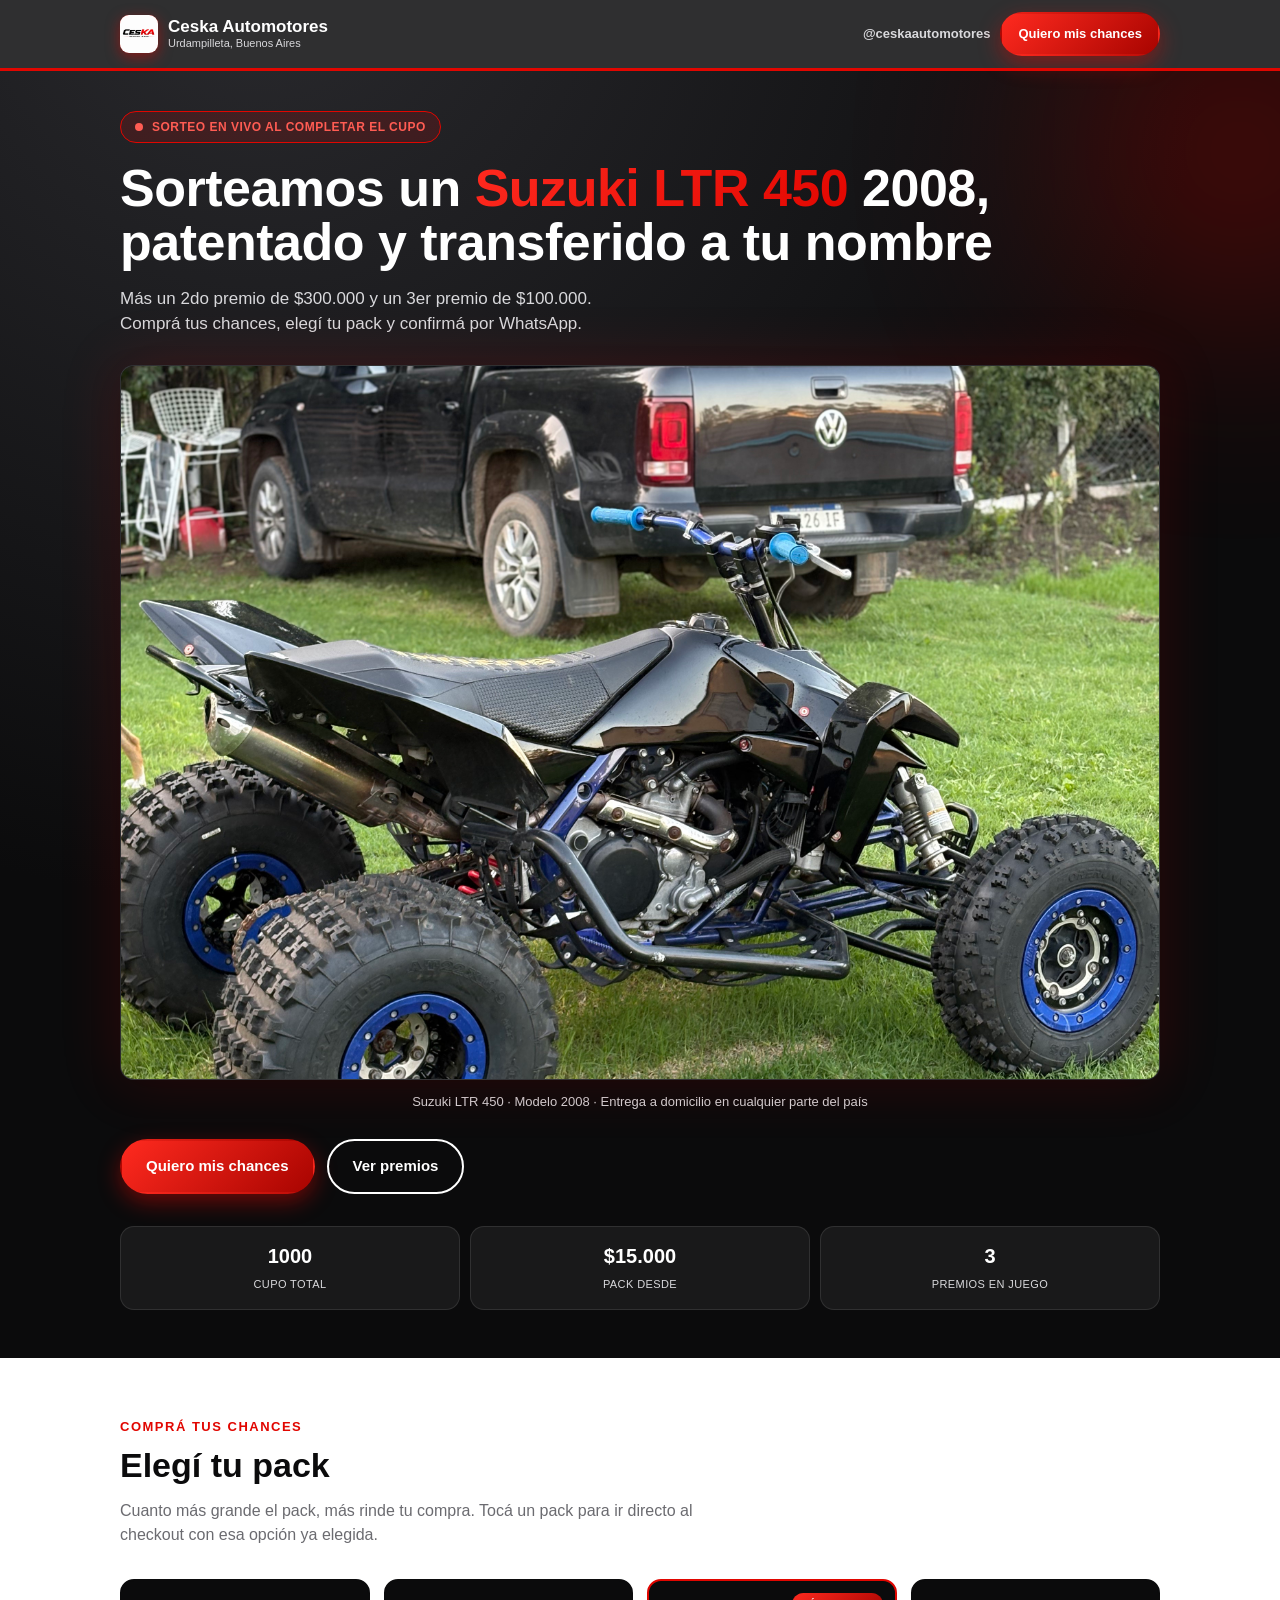
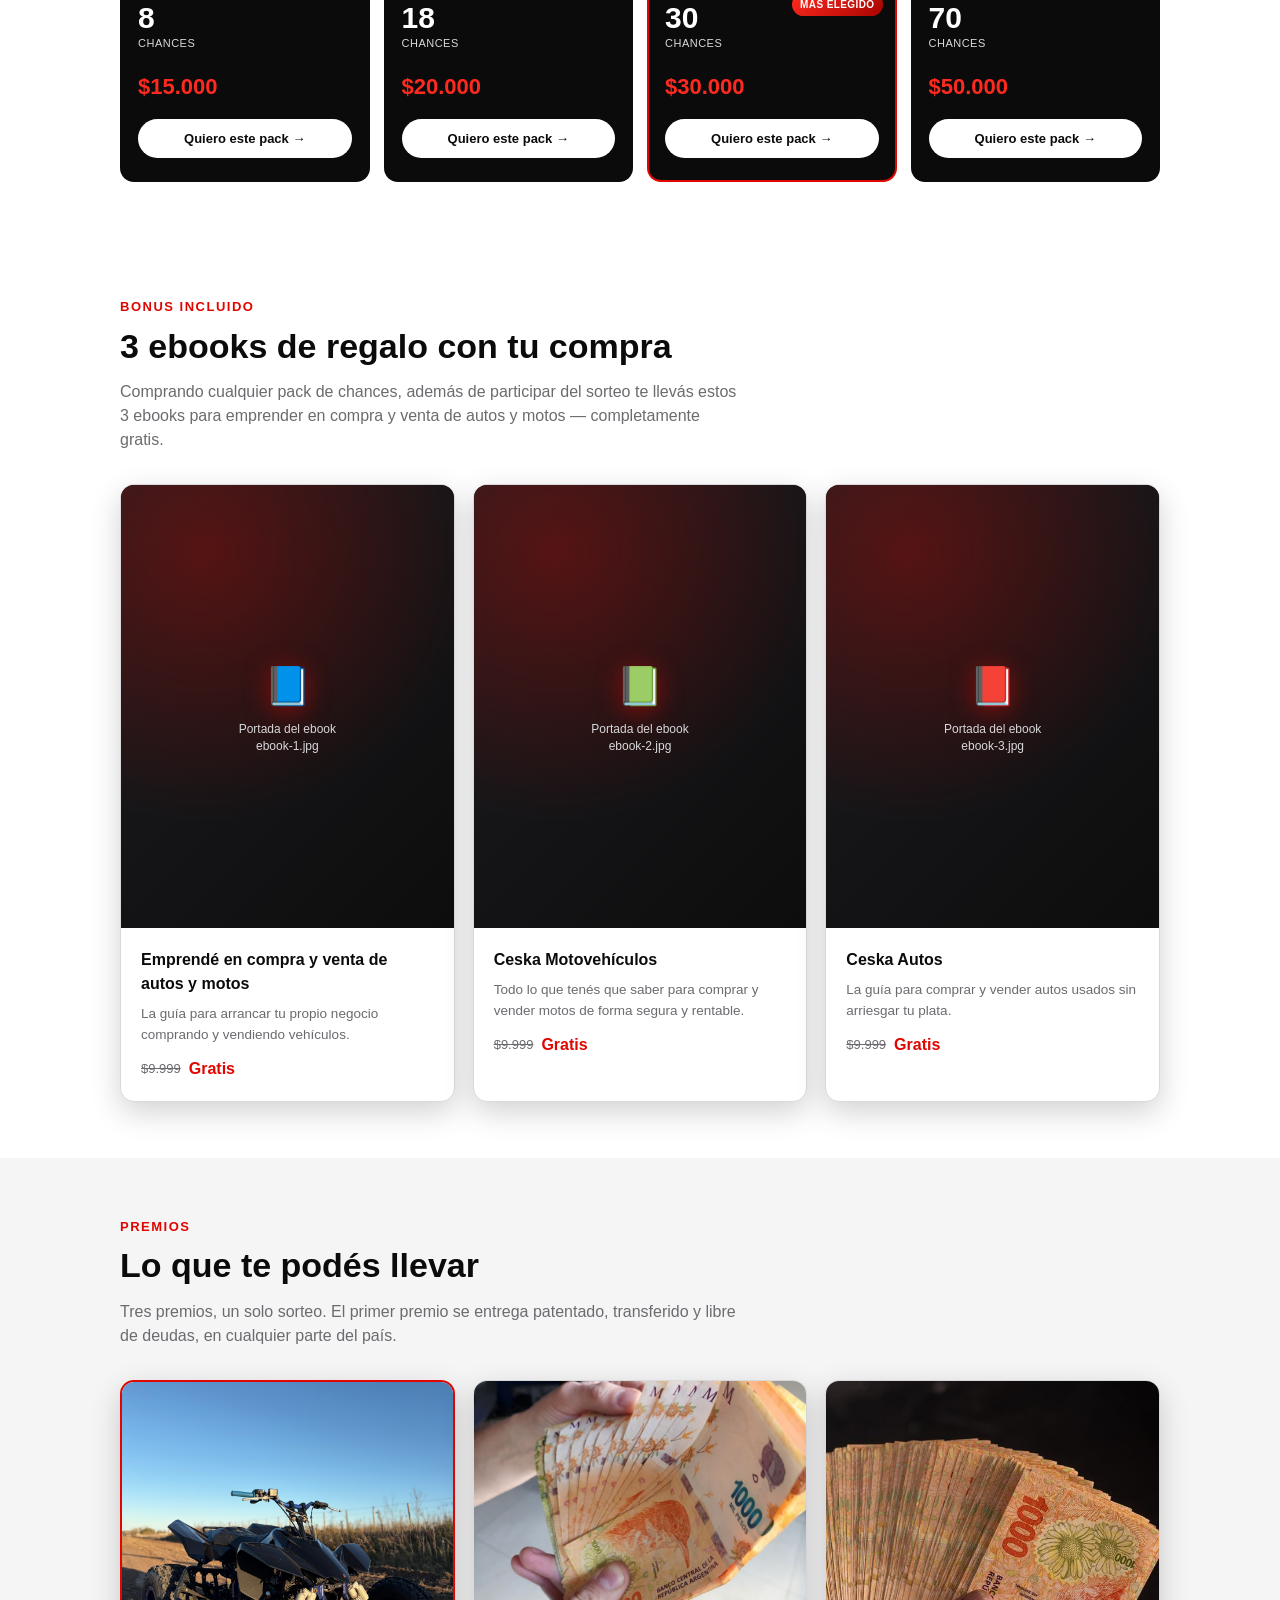
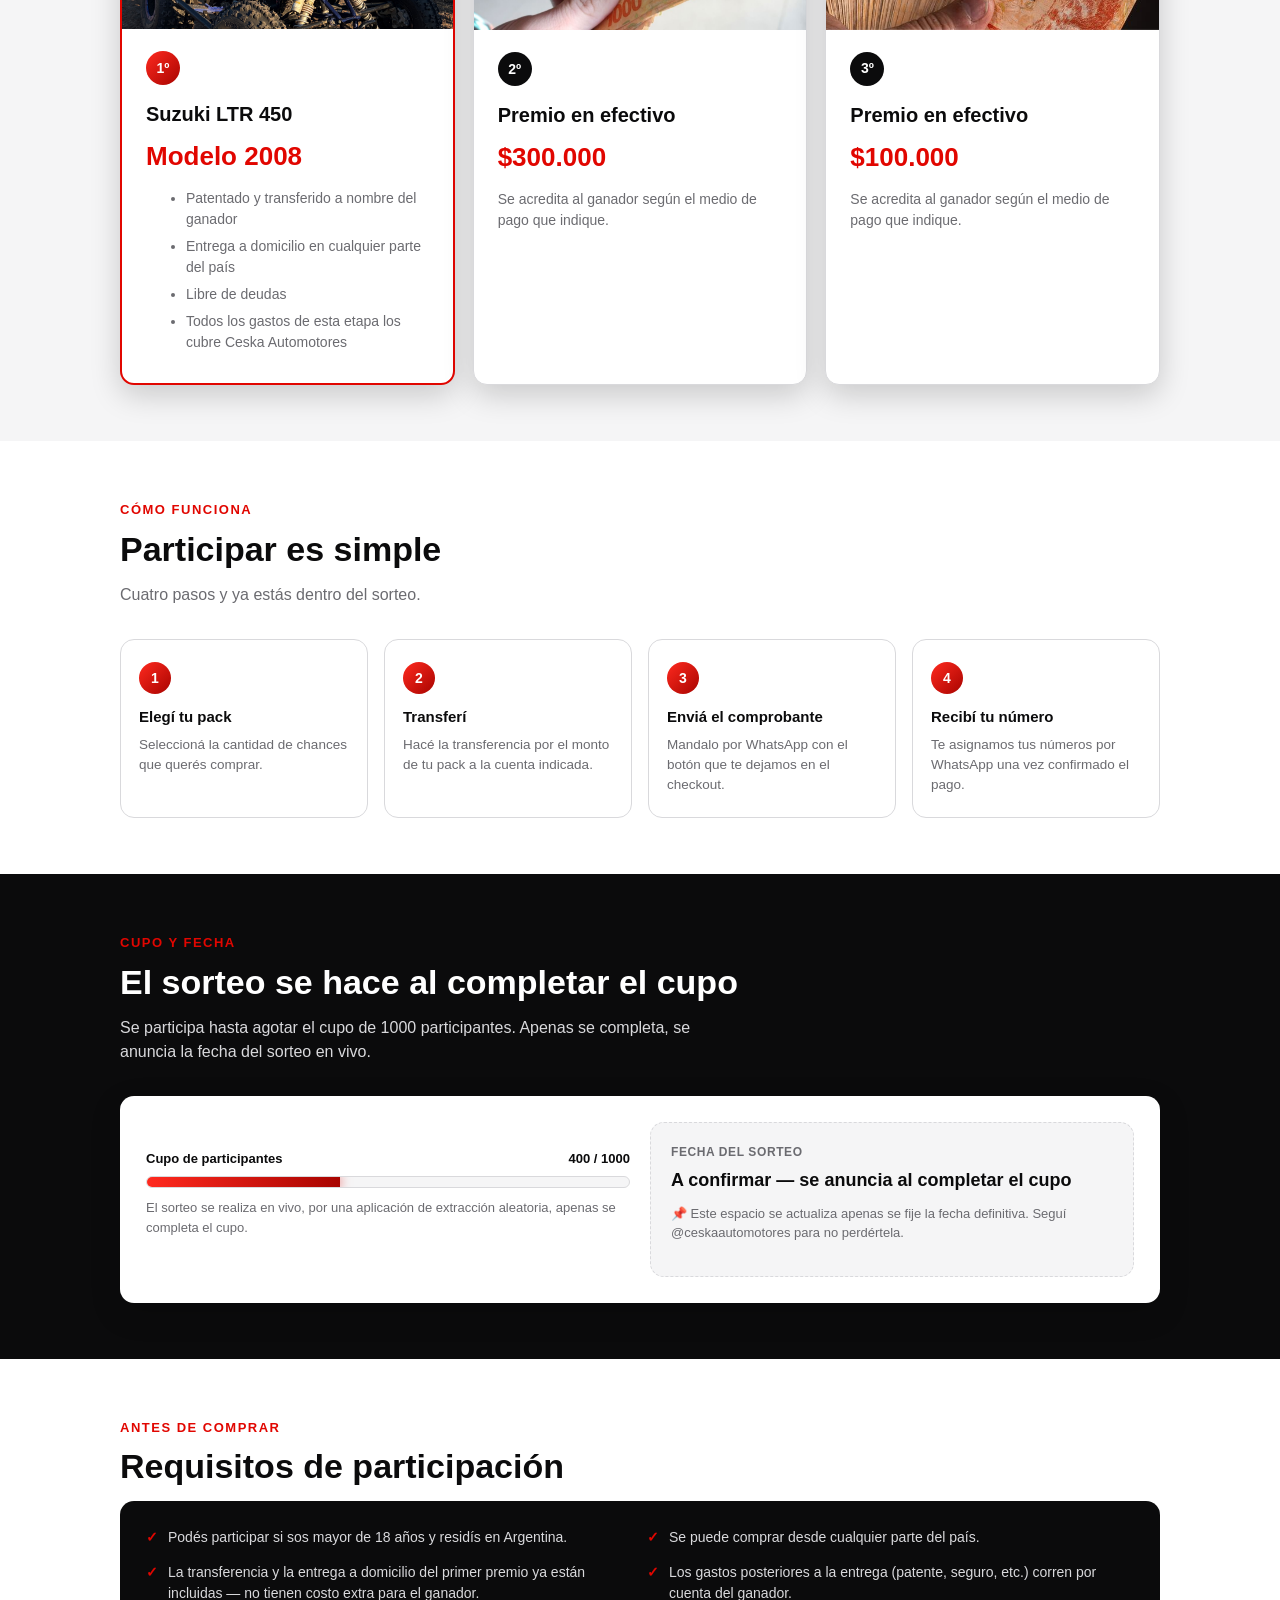
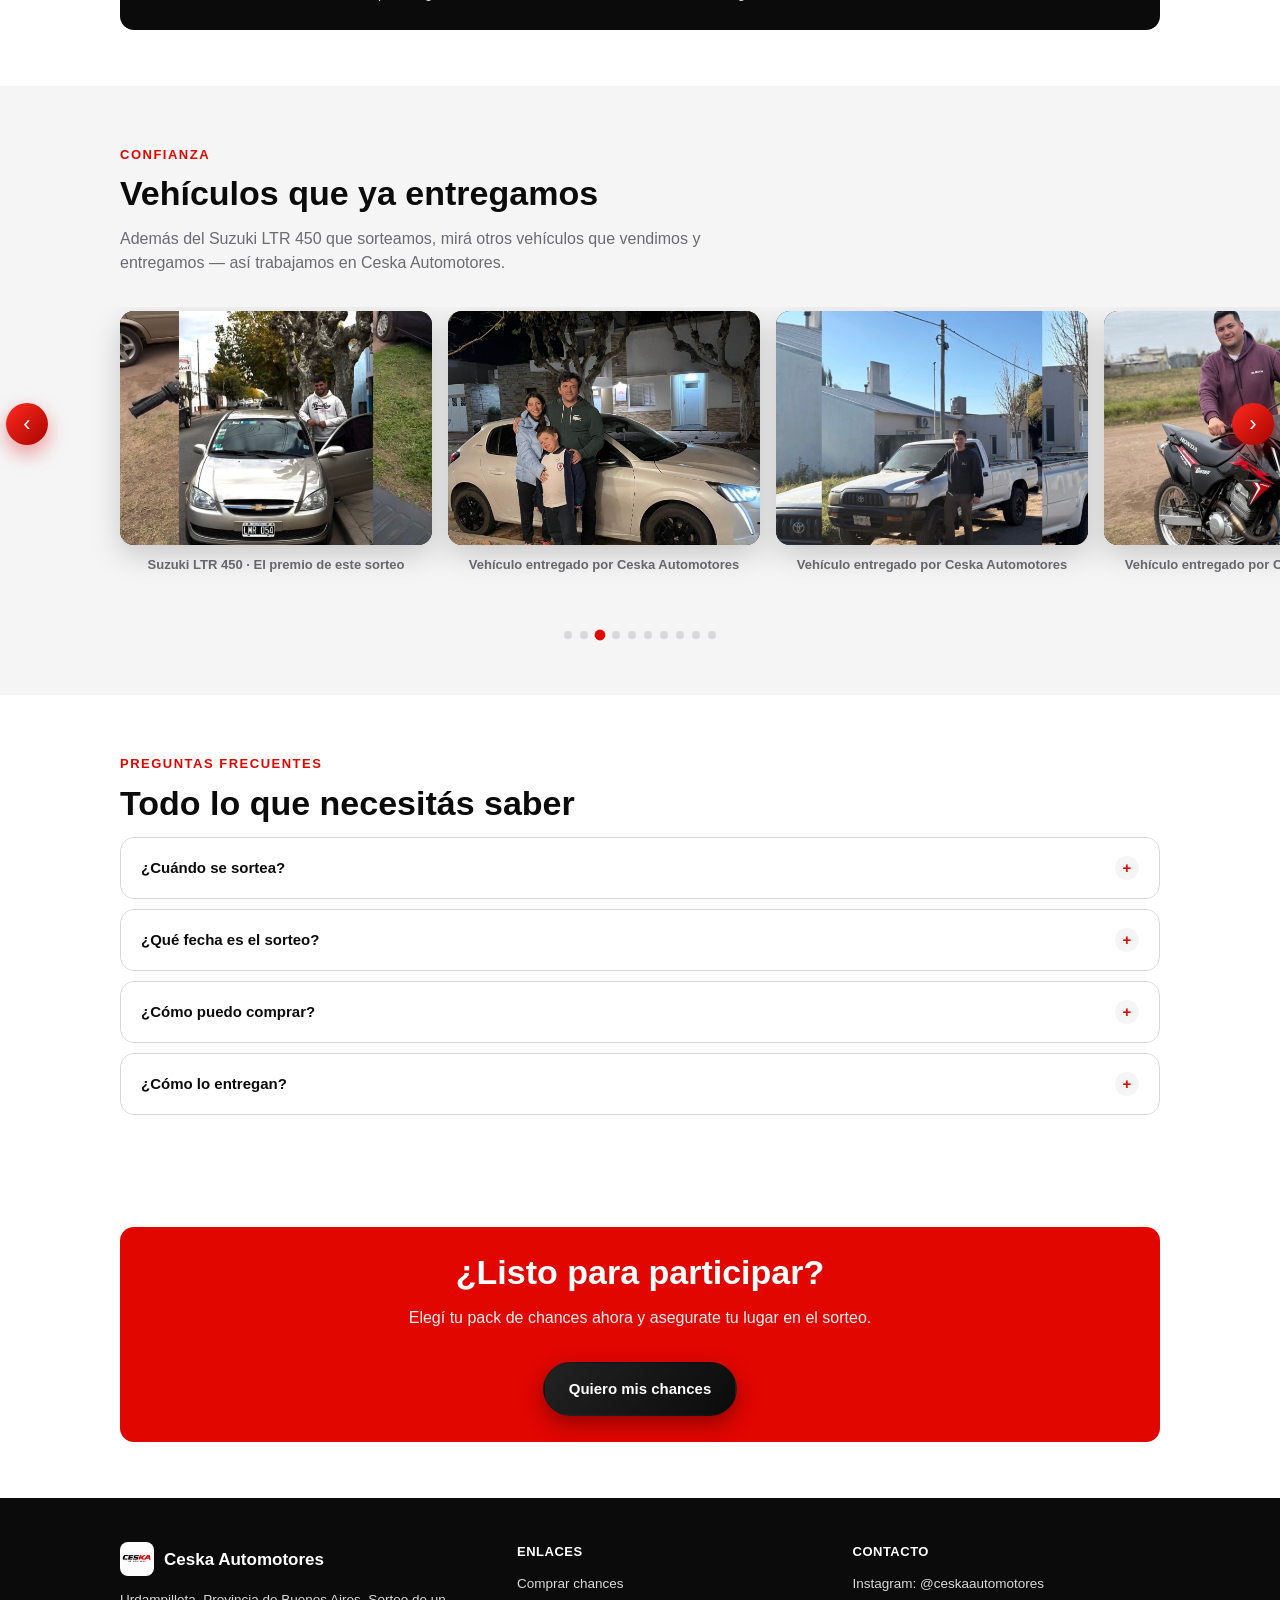
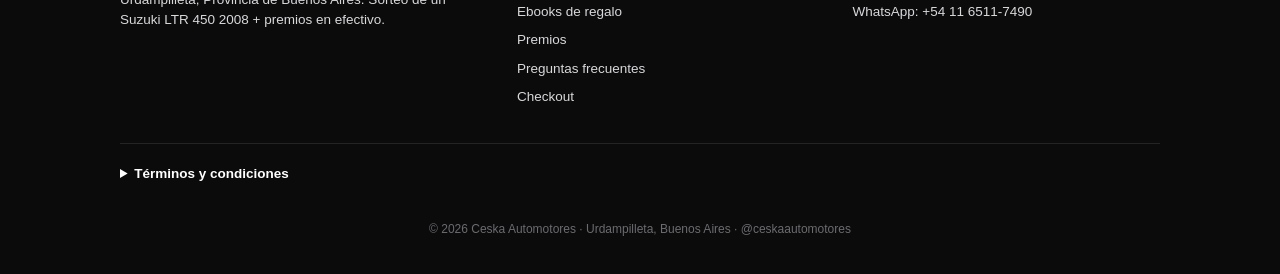
==== commit 34825eea: "Add bonus ebooks section to index.html Added a section for bonus ebooks included with purchase, deta" ====
--- a/index.html
+++ b/index.html
@@ -5,6 +5,7 @@
 <meta name="viewport" content="width=device-width, initial-scale=1.0" />
 <title>Sorteo Suzuki LTR 450 2008 | Ceska Automotores</title>
 <meta name="description" content="Participá del sorteo de un Suzuki LTR 450 2008 patentado + $300.000 + $100.000. Comprá tus chances y confirmá por WhatsApp. Ceska Automotores, Urdampilleta." />
+<link rel="icon" type="image/jpeg" href="621186854_17856113073602778_2062998326329247621_n%20(1).jpg" />
 <link rel="stylesheet" href="css/style.css" />
 </head>
 <body>
@@ -89,6 +90,68 @@
   </div>
 </section>
 
+<section class="section" id="ebooks">
+  <div class="container">
+    <span class="eyebrow">Bonus incluido</span>
+    <h2 class="section-title">3 ebooks de regalo con tu compra</h2>
+    <p class="section-subtitle">Comprando cualquier pack de chances, además de participar del sorteo te llevás estos 3 ebooks para emprender en compra y venta de autos y motos — completamente gratis.</p>
+
+    <div class="bonus-grid">
+      <div class="bonus-card">
+        <div class="media-frame bonus-media">
+          <img src="ebook-1.jpg" alt="Emprendé en compra y venta de autos y motos" onerror="this.style.display='none'; this.nextElementSibling.style.display='flex';" />
+          <div class="media-placeholder">
+            <span class="media-placeholder-icon">📘</span>
+            <span class="media-placeholder-text">Portada del ebook<br>ebook-1.jpg</span>
+          </div>
+        </div>
+        <div class="bonus-body">
+          <h3 class="bonus-title">Emprendé en compra y venta de autos y motos</h3>
+          <p class="bonus-desc">La guía para arrancar tu propio negocio comprando y vendiendo vehículos.</p>
+          <div class="bonus-price">
+            <span class="bonus-price-old">$9.999</span>
+            <span class="bonus-price-new">Gratis</span>
+          </div>
+        </div>
+      </div>
+      <div class="bonus-card">
+        <div class="media-frame bonus-media">
+          <img src="ebook-2.jpg" alt="Ceska Motovehículos" onerror="this.style.display='none'; this.nextElementSibling.style.display='flex';" />
+          <div class="media-placeholder">
+            <span class="media-placeholder-icon">📗</span>
+            <span class="media-placeholder-text">Portada del ebook<br>ebook-2.jpg</span>
+          </div>
+        </div>
+        <div class="bonus-body">
+          <h3 class="bonus-title">Ceska Motovehículos</h3>
+          <p class="bonus-desc">Todo lo que tenés que saber para comprar y vender motos de forma segura y rentable.</p>
+          <div class="bonus-price">
+            <span class="bonus-price-old">$9.999</span>
+            <span class="bonus-price-new">Gratis</span>
+          </div>
+        </div>
+      </div>
+      <div class="bonus-card">
+        <div class="media-frame bonus-media">
+          <img src="ebook-3.jpg" alt="Ceska Autos" onerror="this.style.display='none'; this.nextElementSibling.style.display='flex';" />
+          <div class="media-placeholder">
+            <span class="media-placeholder-icon">📕</span>
+            <span class="media-placeholder-text">Portada del ebook<br>ebook-3.jpg</span>
+          </div>
+        </div>
+        <div class="bonus-body">
+          <h3 class="bonus-title">Ceska Autos</h3>
+          <p class="bonus-desc">La guía para comprar y vender autos usados sin arriesgar tu plata.</p>
+          <div class="bonus-price">
+            <span class="bonus-price-old">$9.999</span>
+            <span class="bonus-price-new">Gratis</span>
+          </div>
+        </div>
+      </div>
+    </div>
+  </div>
+</section>
+
 <section class="section section-alt" id="premios">
   <div class="container">
     <span class="eyebrow">Premios</span>
@@ -411,6 +474,7 @@
       <div class="footer-col">
         <h4>Enlaces</h4>
         <a href="#packs">Comprar chances</a>
+        <a href="#ebooks">Ebooks de regalo</a>
         <a href="#premios">Premios</a>
         <a href="#faq">Preguntas frecuentes</a>
         <a href="checkout.html">Checkout</a>
--- a/css/style.css
+++ b/css/style.css
@@ -290,17 +290,32 @@
 }
 
 .brand-mark {
+  position: relative;
   width: 38px;
   height: 38px;
   border-radius: 9px;
   background: linear-gradient(135deg, var(--red-bright), var(--red-dark));
   box-shadow: 0 4px 14px rgba(225, 6, 0, 0.5);
-  display: flex;
+  overflow: hidden;
+  flex-shrink: 0;
+}
+
+.brand-mark img {
+  width: 100%;
+  height: 100%;
+  object-fit: cover;
+  display: block;
+}
+
+.brand-mark-fallback {
+  display: none;
+  position: absolute;
+  inset: 0;
   align-items: center;
   justify-content: center;
   font-weight: 900;
   font-size: 16px;
-  flex-shrink: 0;
+  color: var(--white);
 }
 
 .brand-name {
@@ -464,6 +479,73 @@
   letter-spacing: 0.4px;
 }
 
+/* ---------- Bonus ebooks ---------- */
+
+.bonus-grid {
+  display: grid;
+  grid-template-columns: 1fr;
+  gap: 18px;
+}
+
+@media (min-width: 760px) {
+  .bonus-grid {
+    grid-template-columns: repeat(3, 1fr);
+  }
+}
+
+.bonus-card {
+  background: var(--white);
+  border: 1px solid var(--gray-300);
+  border-radius: var(--radius);
+  overflow: hidden;
+  box-shadow: var(--shadow);
+  transition: transform 0.2s ease, box-shadow 0.2s ease;
+}
+
+.bonus-card:hover {
+  transform: translateY(-4px);
+  box-shadow: 0 16px 34px rgba(0, 0, 0, 0.16);
+}
+
+.bonus-media {
+  aspect-ratio: 3 / 4;
+}
+
+.bonus-body {
+  padding: 20px;
+}
+
+.bonus-title {
+  font-size: 16px;
+  font-weight: 800;
+  margin: 0 0 8px;
+}
+
+.bonus-desc {
+  font-size: 13.5px;
+  color: var(--gray-600);
+  margin: 0;
+}
+
+.bonus-price {
+  display: flex;
+  align-items: center;
+  gap: 8px;
+  margin-top: 12px;
+}
+
+.bonus-price-old {
+  text-decoration: line-through;
+  color: var(--gray-600);
+  font-size: 13px;
+}
+
+.bonus-price-new {
+  color: var(--red);
+  font-weight: 800;
+  font-size: 16px;
+}
+
 /* ---------- Prizes ---------- */
 
 .prizes-grid {
@@ -1009,11 +1091,46 @@
   }
 }
 
+.footer-brand-row {
+  display: flex;
+  align-items: center;
+  gap: 10px;
+  margin-bottom: 8px;
+}
+
+.footer-logo {
+  position: relative;
+  width: 34px;
+  height: 34px;
+  border-radius: 8px;
+  background: linear-gradient(135deg, var(--red-bright), var(--red-dark));
+  overflow: hidden;
+  flex-shrink: 0;
+}
+
+.footer-logo img {
+  width: 100%;
+  height: 100%;
+  object-fit: cover;
+  display: block;
+}
+
+.footer-logo-fallback {
+  display: none;
+  position: absolute;
+  inset: 0;
+  align-items: center;
+  justify-content: center;
+  font-weight: 900;
+  font-size: 14px;
+  color: var(--white);
+}
+
 .footer-brand {
   color: var(--white);
   font-weight: 800;
   font-size: 17px;
-  margin-bottom: 8px;
+  margin-bottom: 0;
 }
 
 .footer-col h4 {
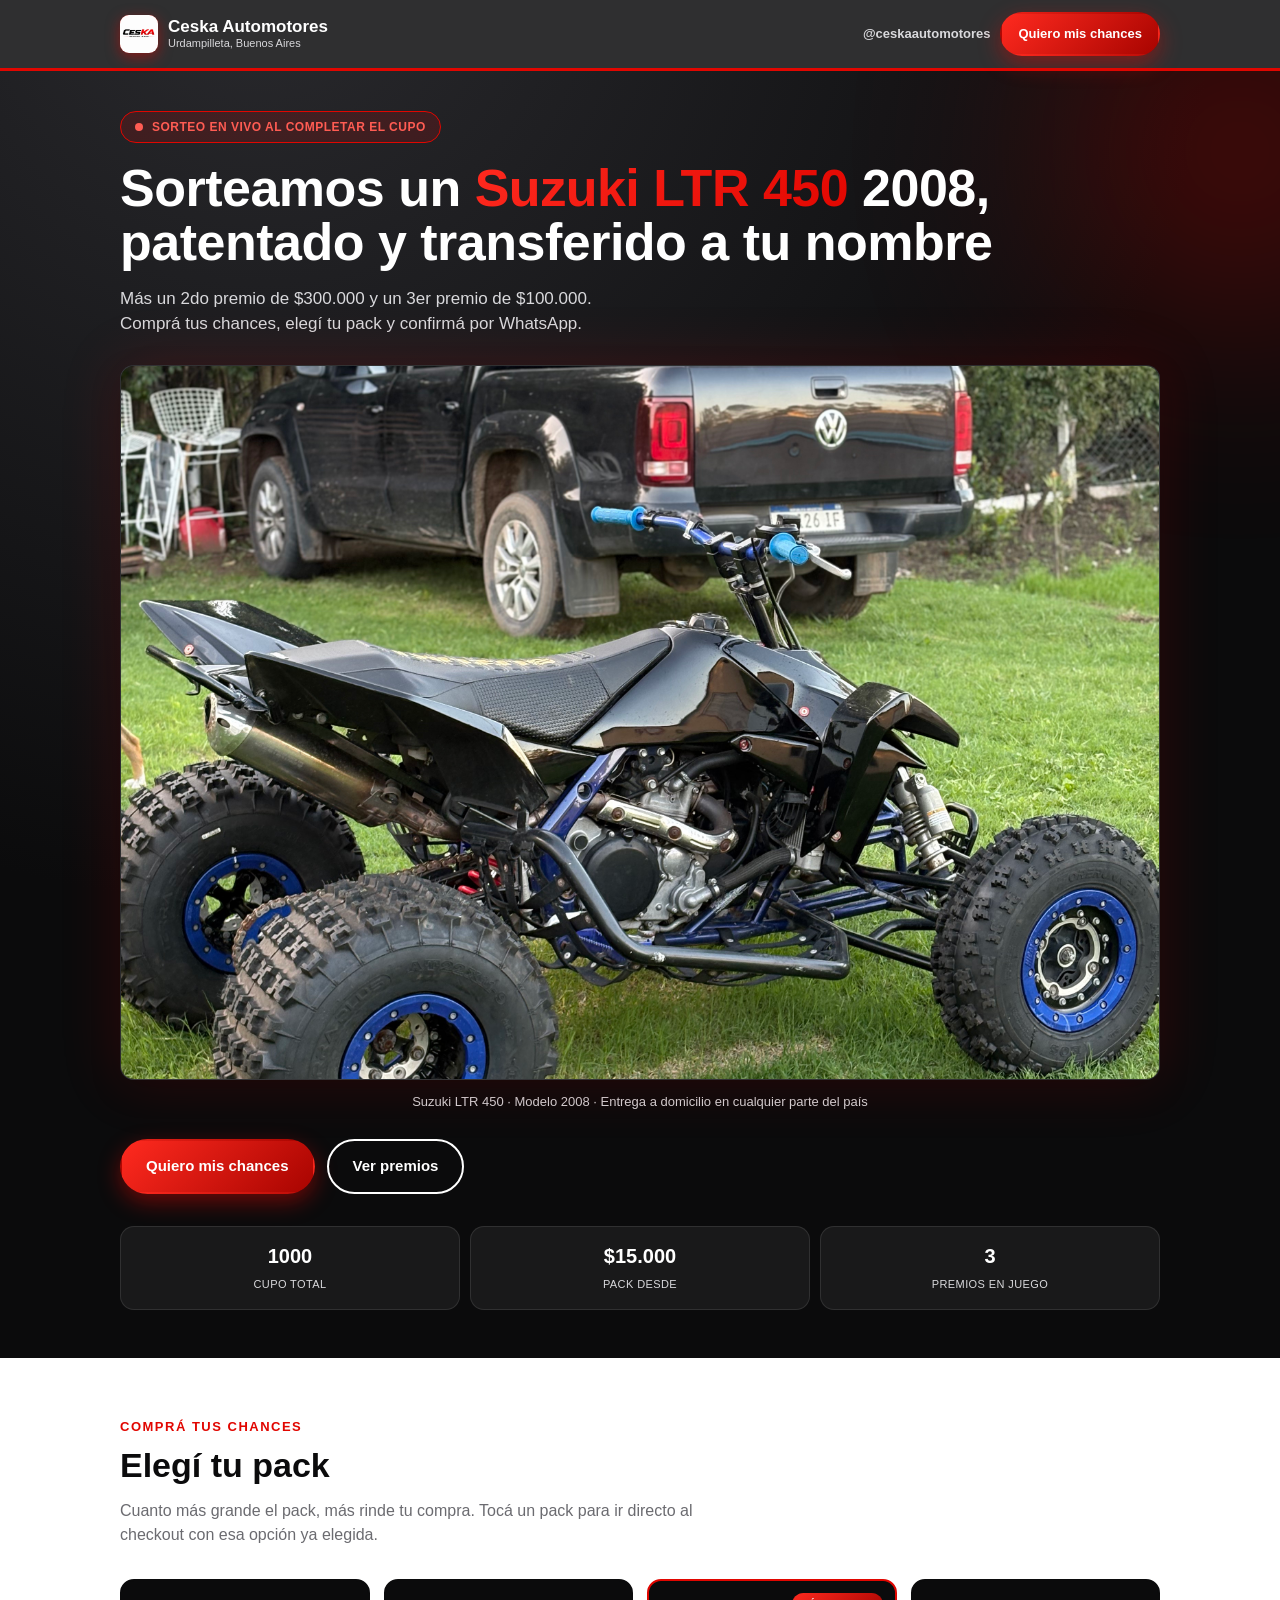
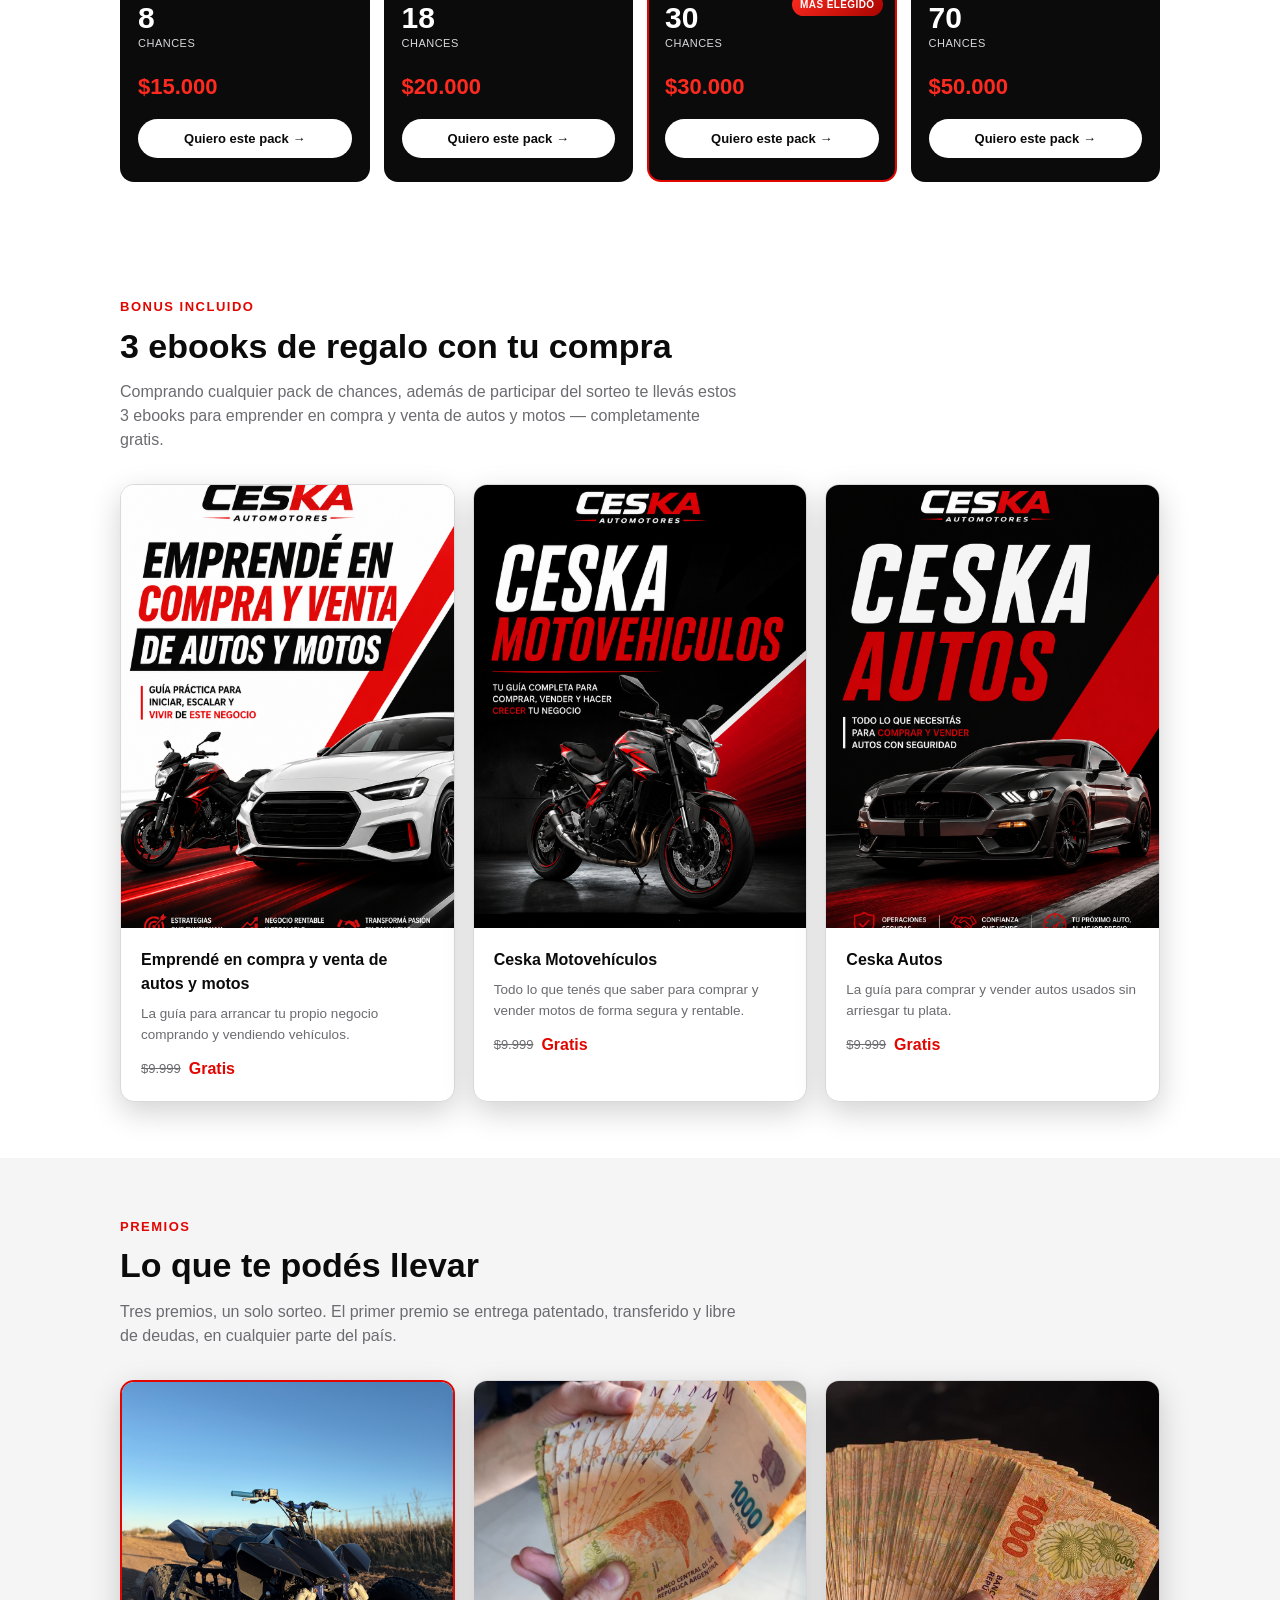
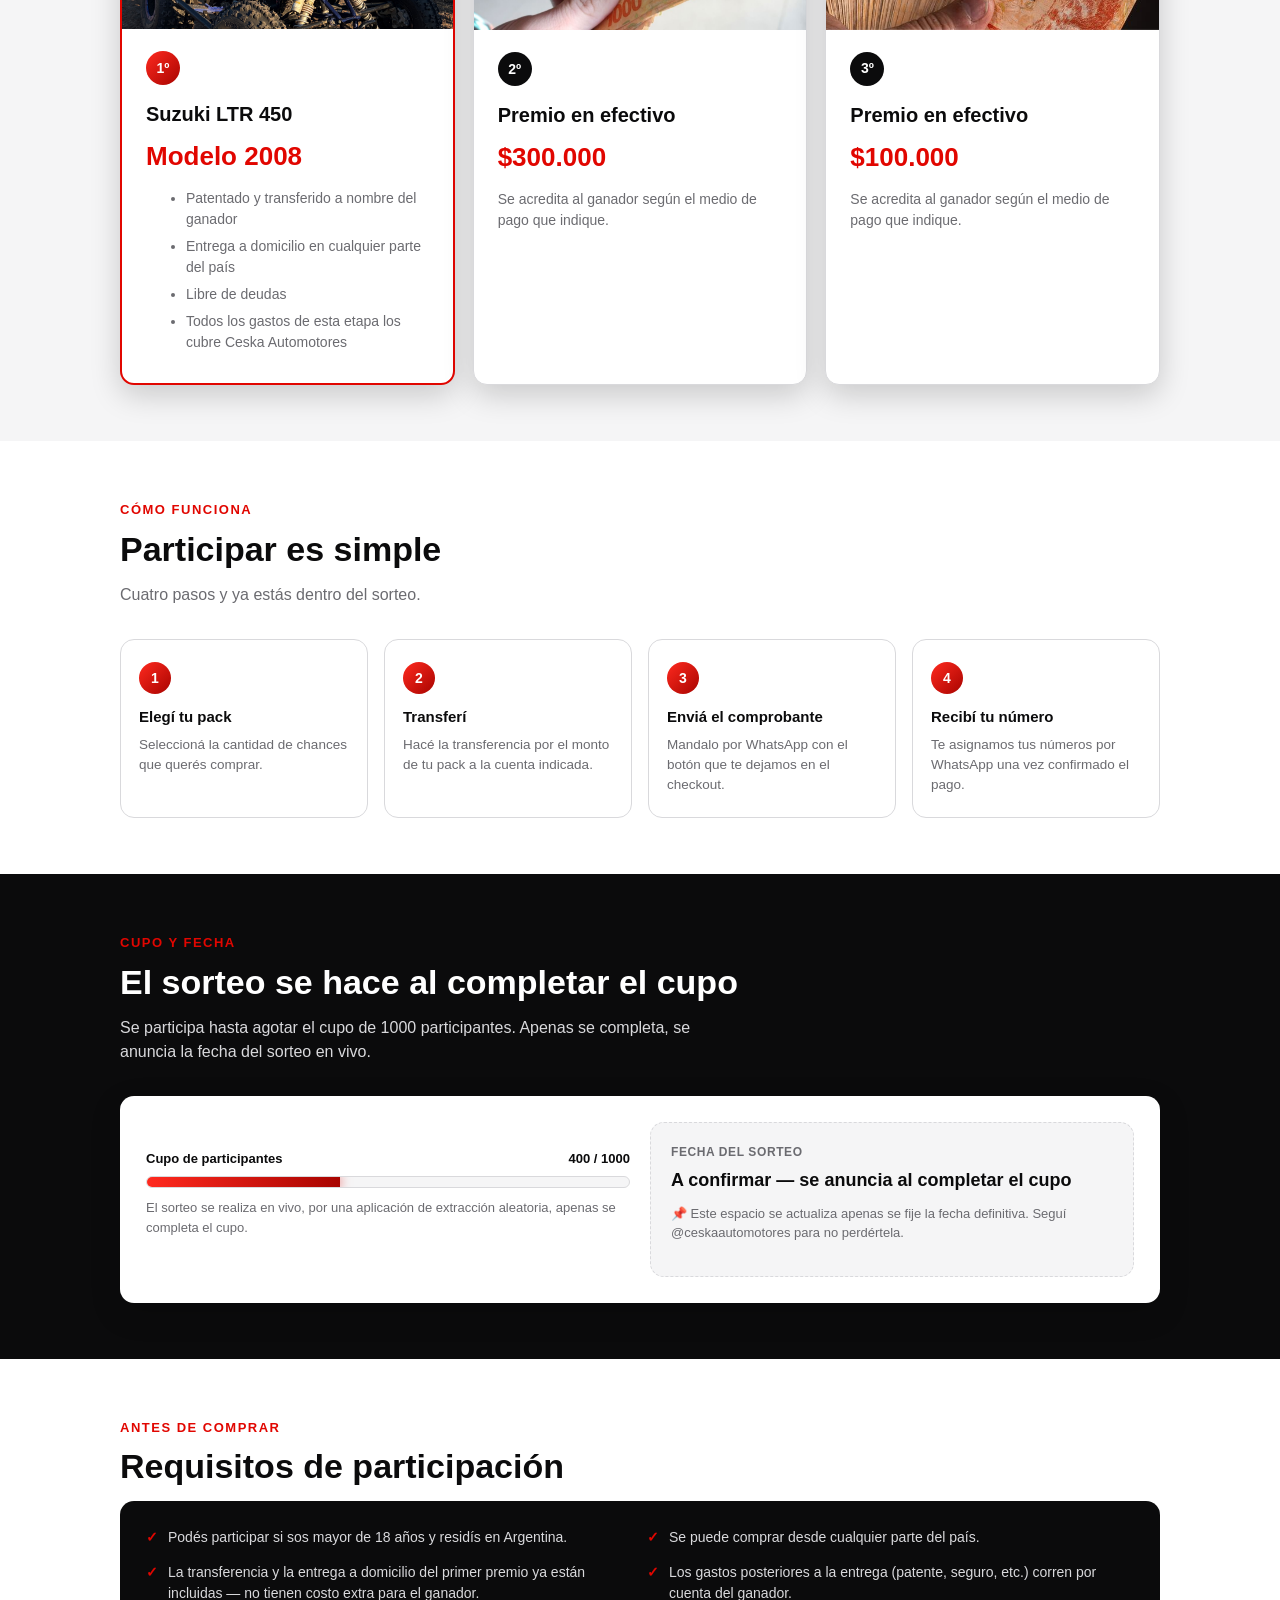
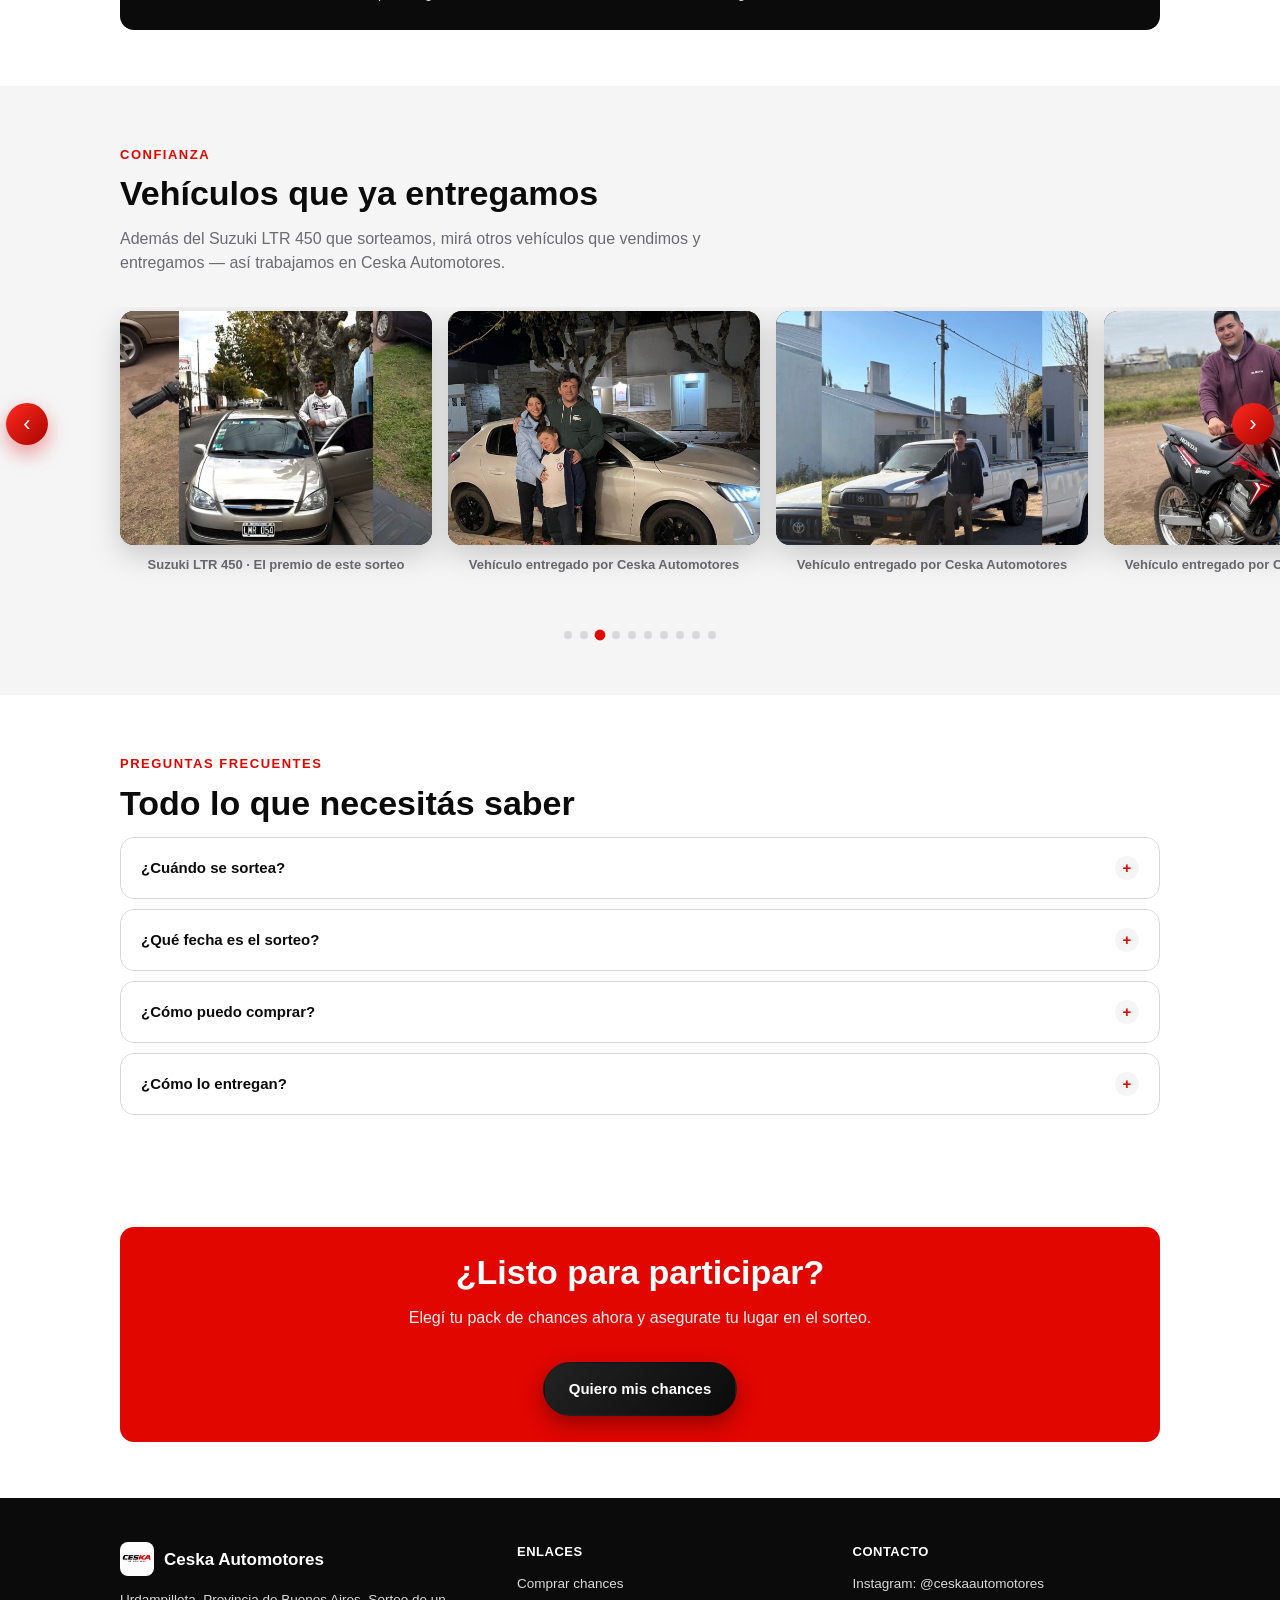
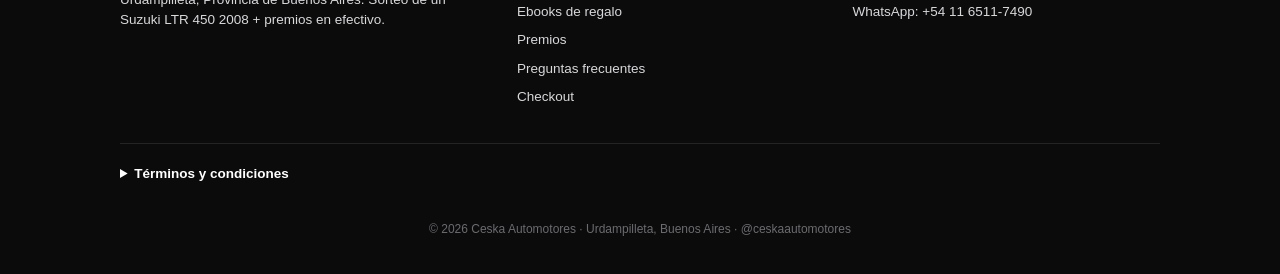
==== commit 157c2cac: "Update index.html" ====
--- a/index.html
+++ b/index.html
@@ -99,7 +99,7 @@
     <div class="bonus-grid">
       <div class="bonus-card">
         <div class="media-frame bonus-media">
-          <img src="ebook-1.jpg" alt="Emprendé en compra y venta de autos y motos" onerror="this.style.display='none'; this.nextElementSibling.style.display='flex';" />
+          <img src="43903464-4650-4751-9106-6af8840d600a.png" alt="Emprendé en compra y venta de autos y motos" onerror="this.style.display='none'; this.nextElementSibling.style.display='flex';" />
           <div class="media-placeholder">
             <span class="media-placeholder-icon">📘</span>
             <span class="media-placeholder-text">Portada del ebook<br>ebook-1.jpg</span>
@@ -116,7 +116,7 @@
       </div>
       <div class="bonus-card">
         <div class="media-frame bonus-media">
-          <img src="ebook-2.jpg" alt="Ceska Motovehículos" onerror="this.style.display='none'; this.nextElementSibling.style.display='flex';" />
+          <img src="Dise%C3%B1o%20sin%20t%C3%ADtulo%20-%202026-07-30T094631.101.png" alt="Ceska Motovehículos" onerror="this.style.display='none'; this.nextElementSibling.style.display='flex';" />
           <div class="media-placeholder">
             <span class="media-placeholder-icon">📗</span>
             <span class="media-placeholder-text">Portada del ebook<br>ebook-2.jpg</span>
@@ -133,7 +133,7 @@
       </div>
       <div class="bonus-card">
         <div class="media-frame bonus-media">
-          <img src="ebook-3.jpg" alt="Ceska Autos" onerror="this.style.display='none'; this.nextElementSibling.style.display='flex';" />
+          <img src="78cfa647-2968-4853-ae40-2735aa1c8ca8.png" alt="Ceska Autos" onerror="this.style.display='none'; this.nextElementSibling.style.display='flex';" />
           <div class="media-placeholder">
             <span class="media-placeholder-icon">📕</span>
             <span class="media-placeholder-text">Portada del ebook<br>ebook-3.jpg</span>
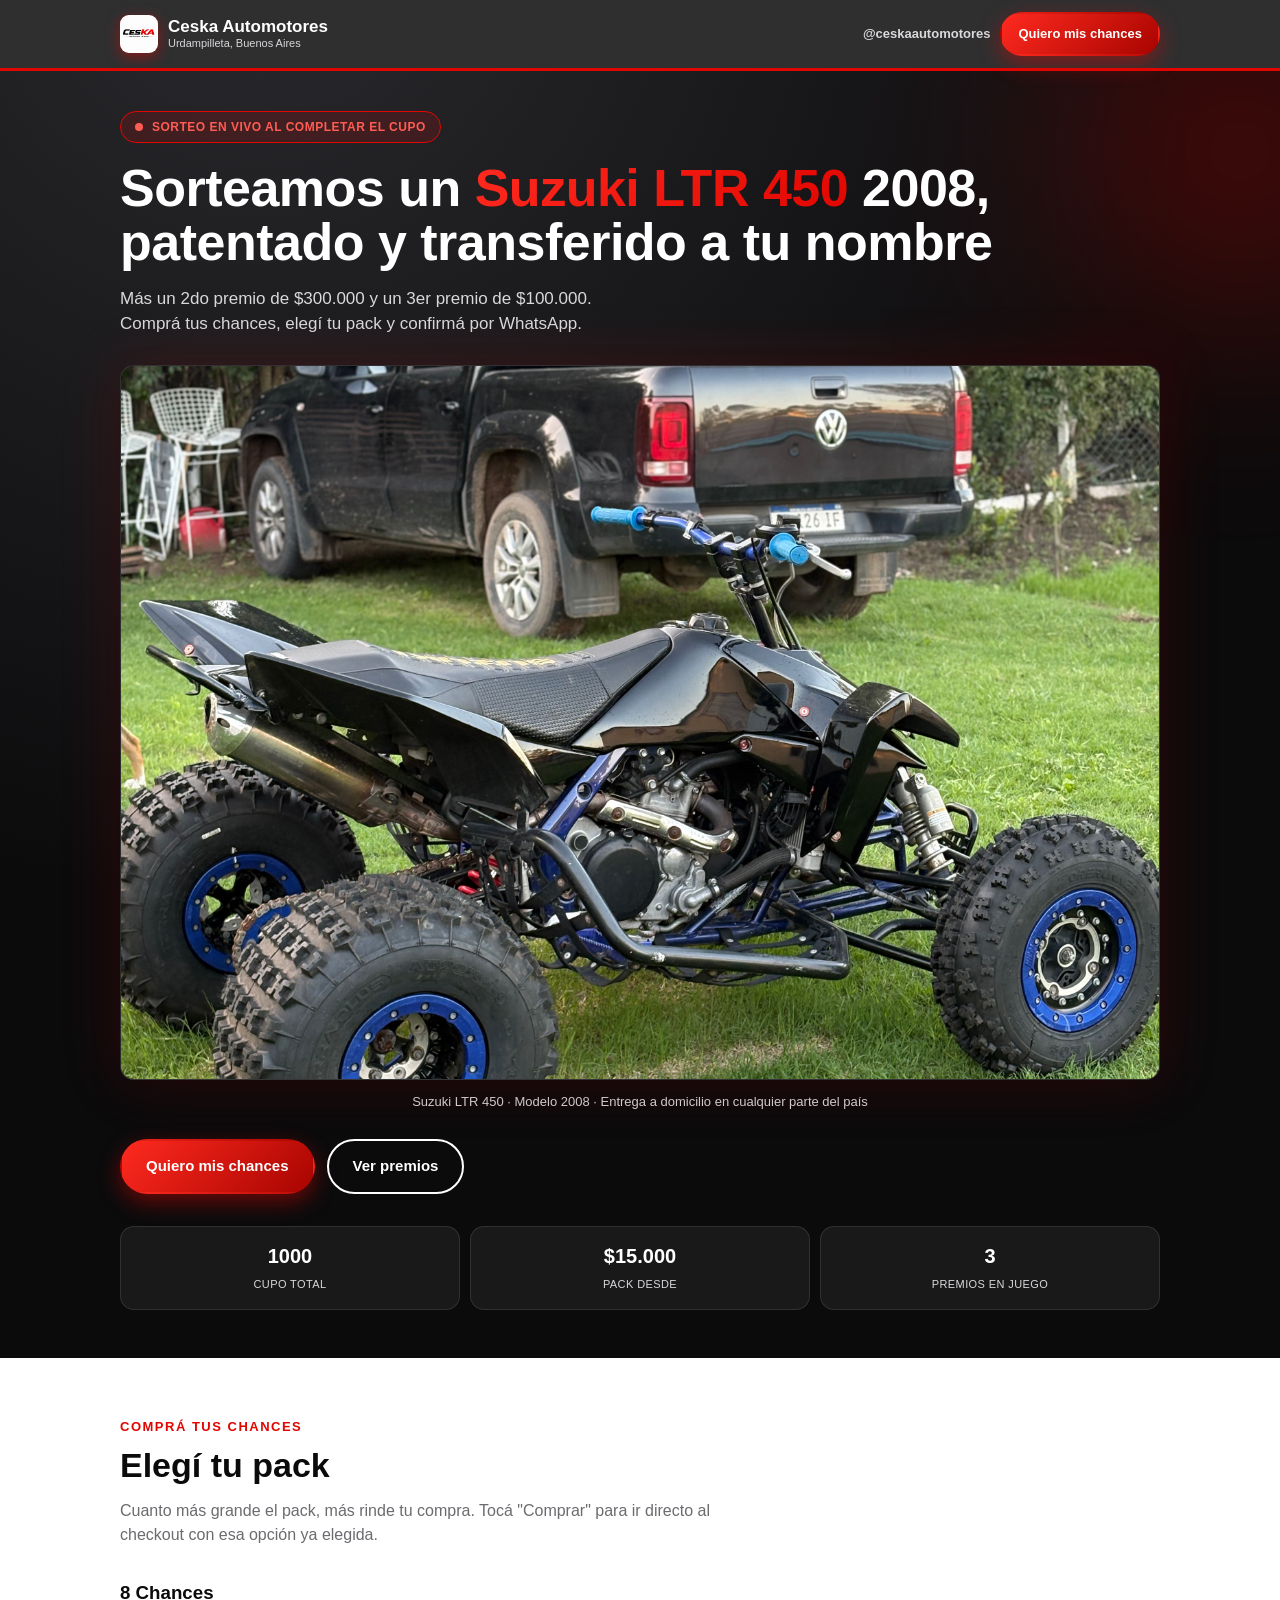
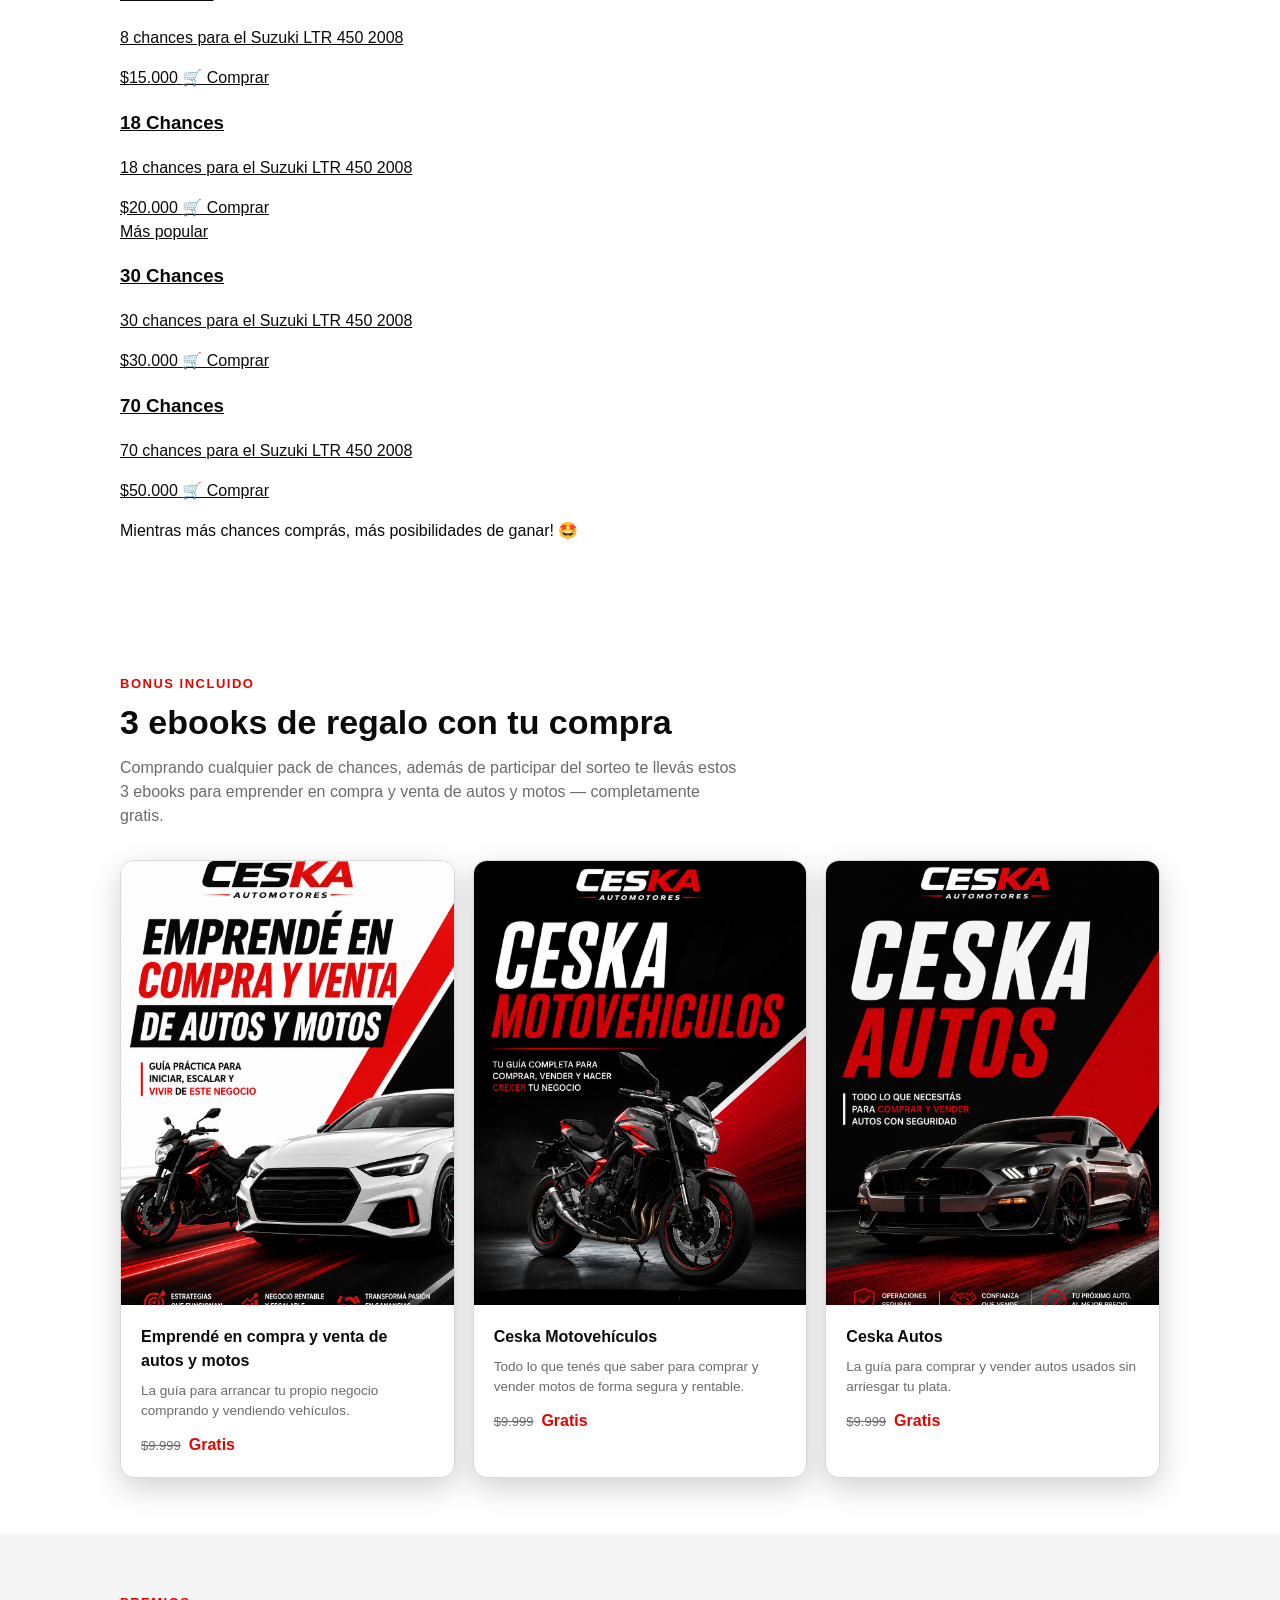
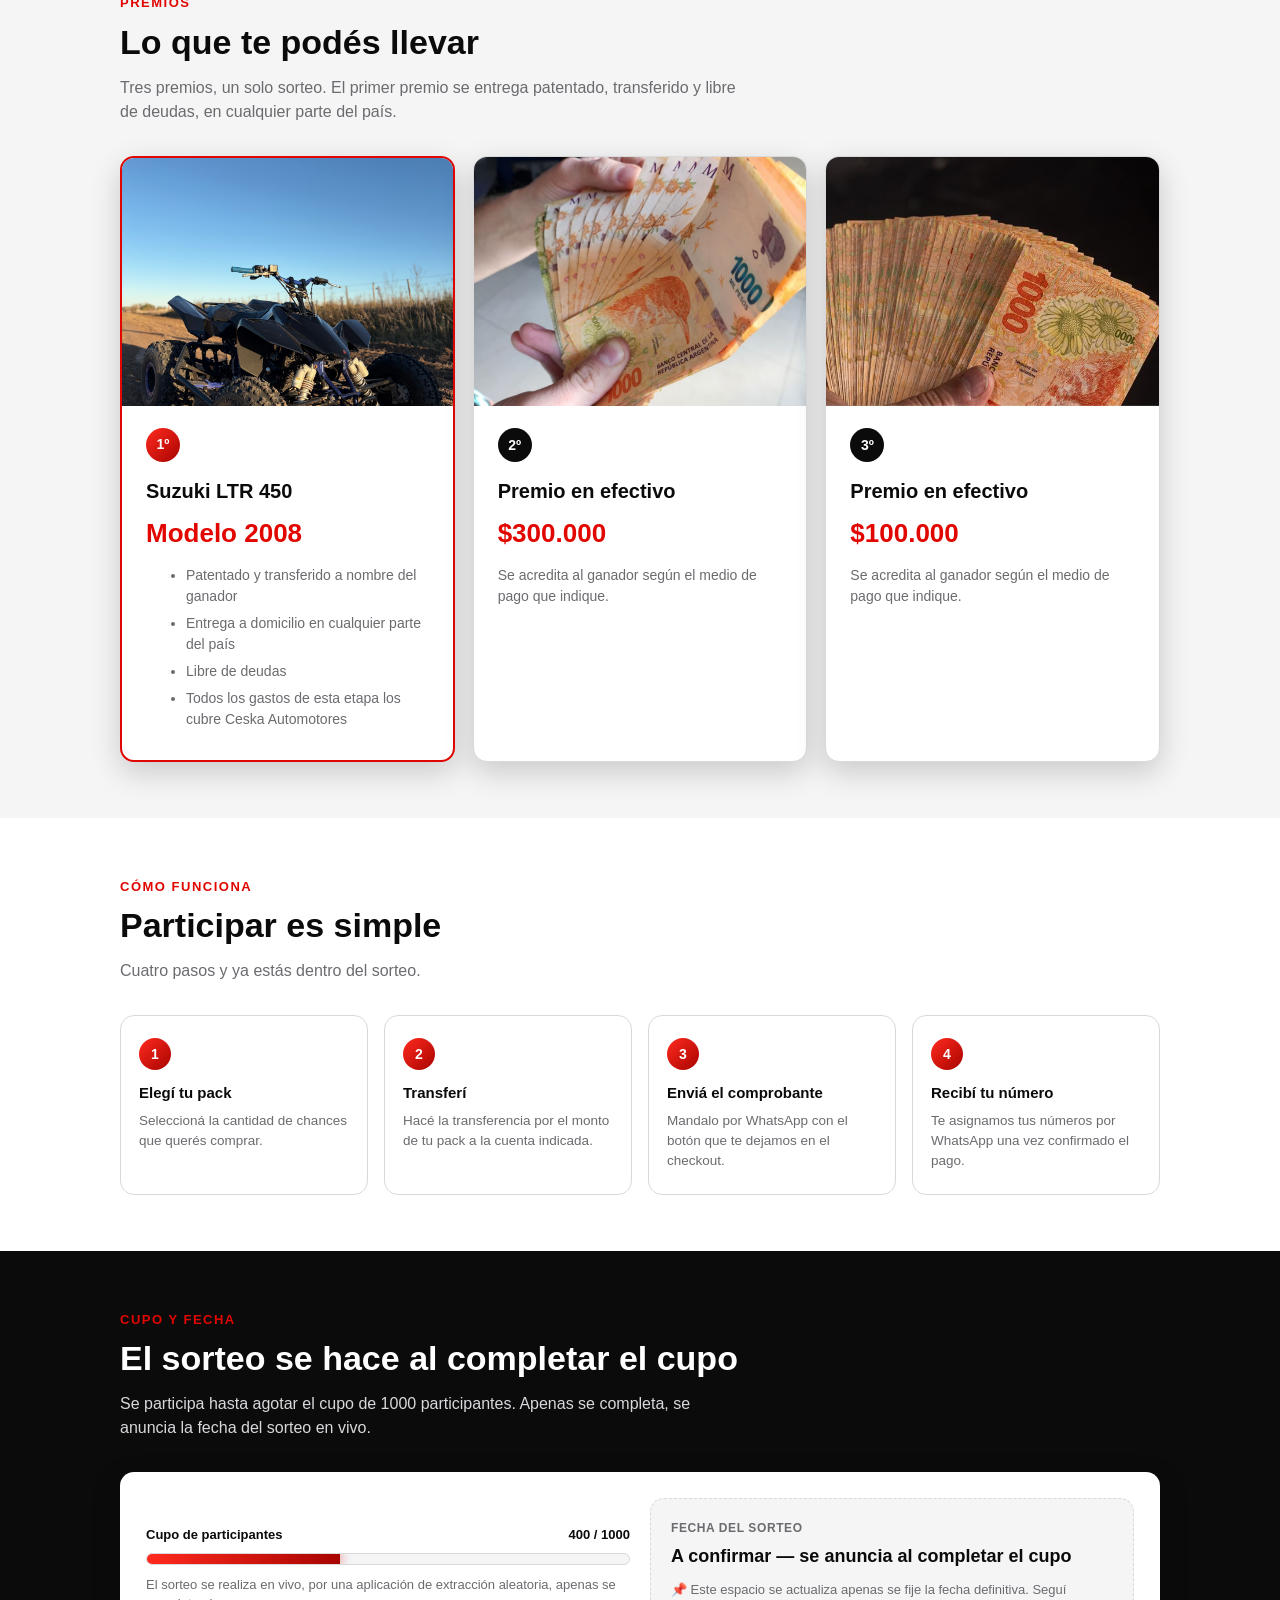
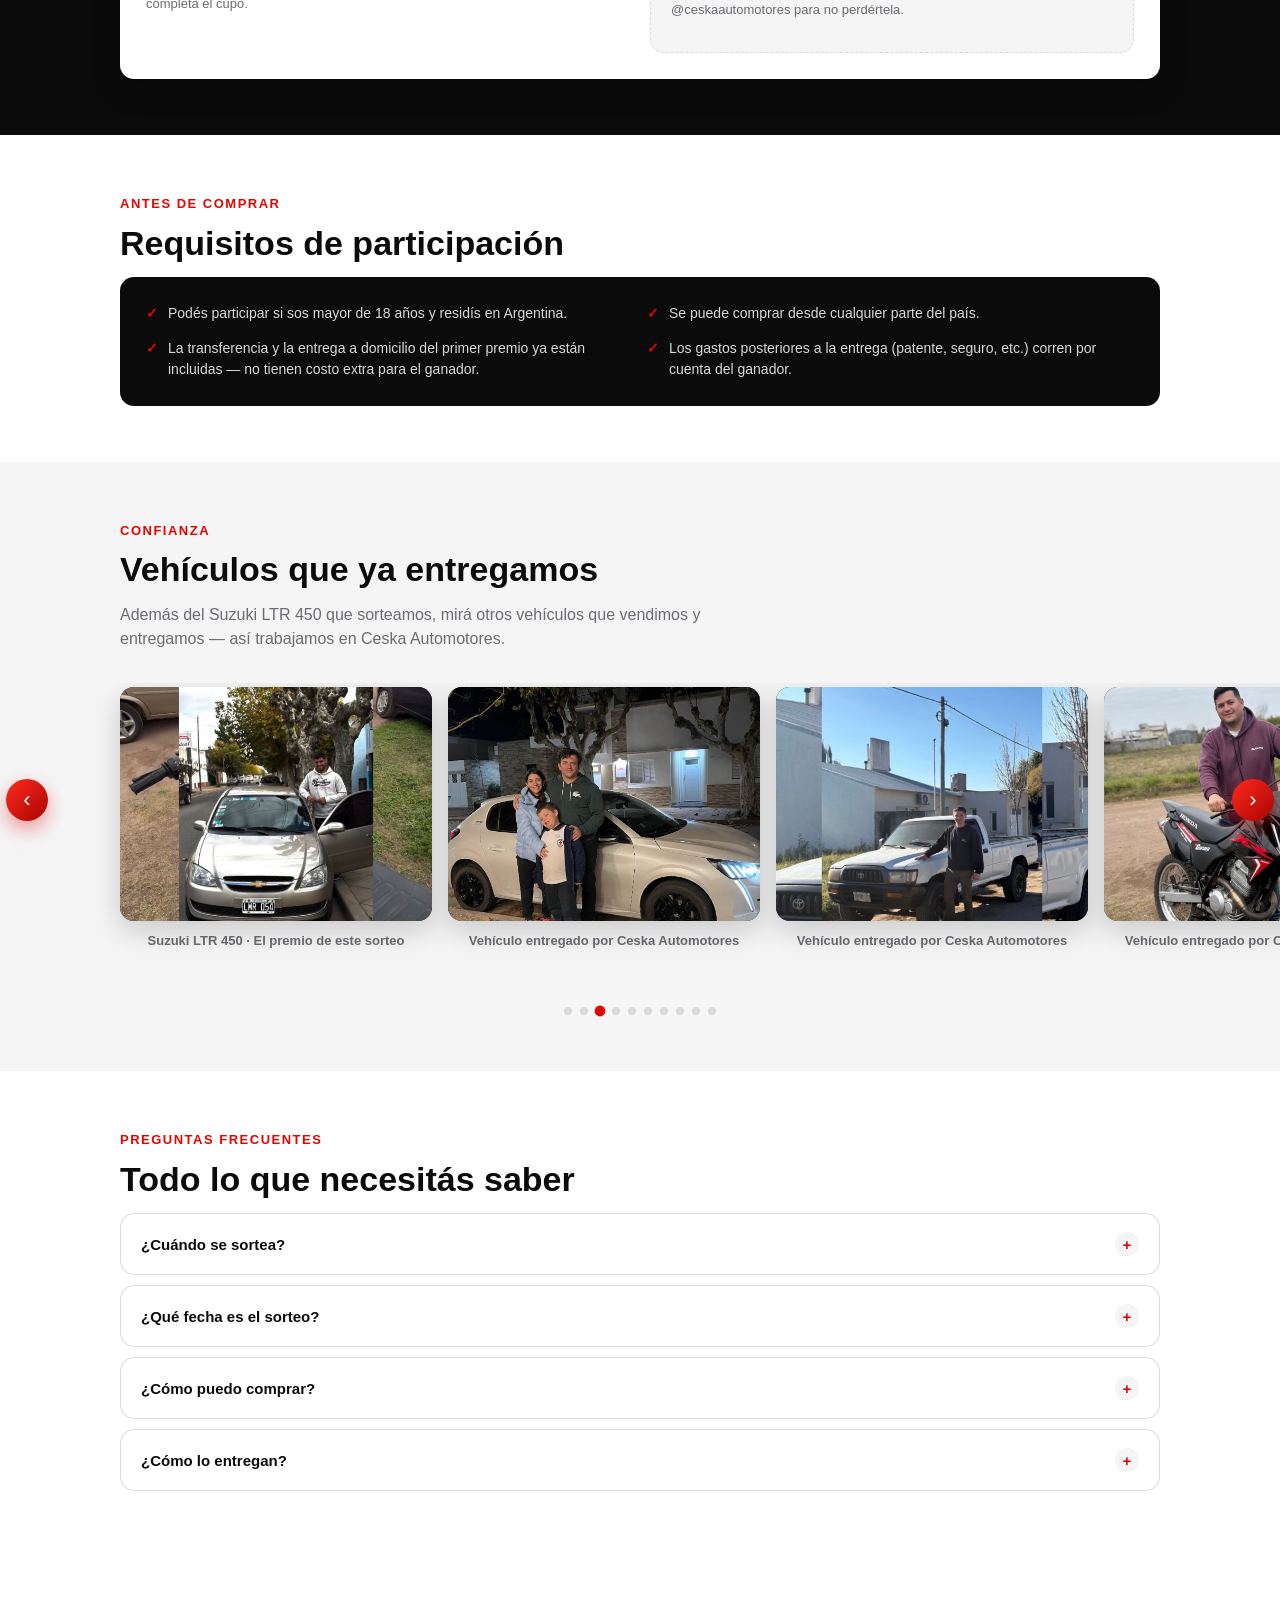
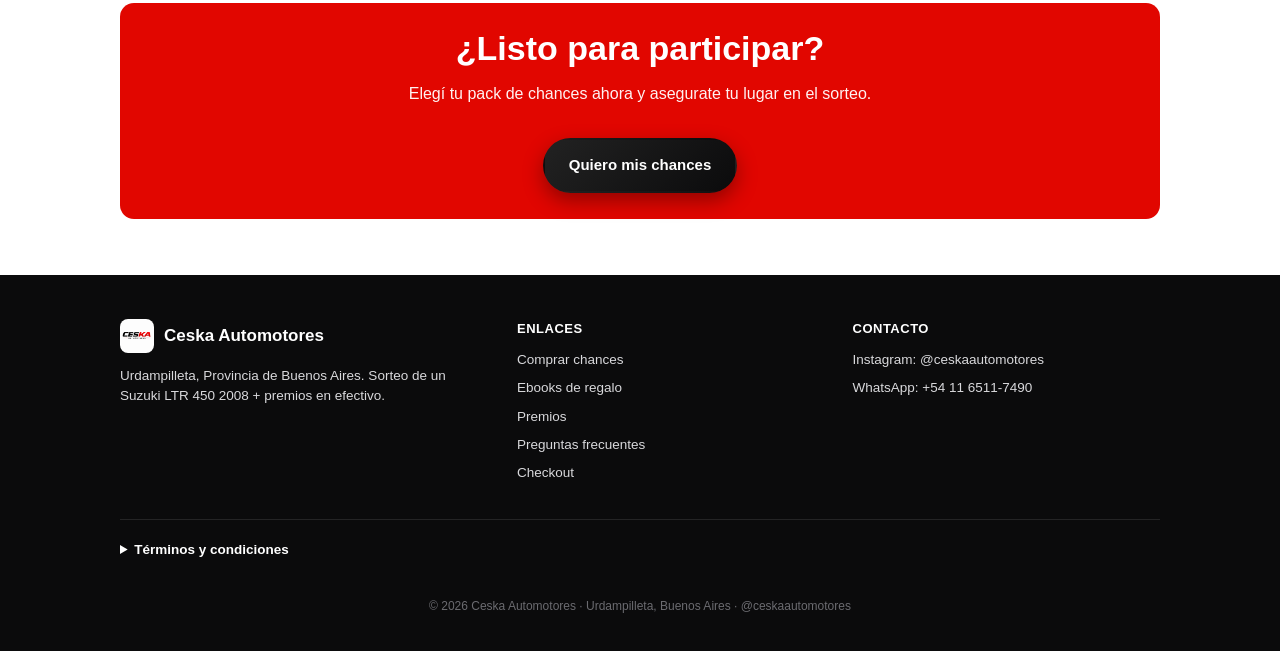
==== commit 03de08a9: "Update index.html" ====
--- a/index.html
+++ b/index.html
@@ -58,35 +58,53 @@
   <div class="container">
     <span class="eyebrow">Comprá tus chances</span>
     <h2 class="section-title">Elegí tu pack</h2>
-    <p class="section-subtitle">Cuanto más grande el pack, más rinde tu compra. Tocá un pack para ir directo al checkout con esa opción ya elegida.</p>
-
-    <div class="packs-grid">
-      <a class="pack-card" href="checkout.html?pack=8">
-        <span class="pack-qty">8</span>
-        <span class="pack-qty-label">Chances</span>
-        <span class="pack-price">$15.000</span>
-        <span class="pack-cta">Quiero este pack →</span>
+    <p class="section-subtitle">Cuanto más grande el pack, más rinde tu compra. Tocá "Comprar" para ir directo al checkout con esa opción ya elegida.</p>
+
+    <div class="chances-list">
+      <a class="chance-card" href="checkout.html?pack=8">
+        <div class="chance-info">
+          <h3 class="chance-title">8 Chances</h3>
+          <p class="chance-subtitle">8 chances para el Suzuki LTR 450 2008</p>
+        </div>
+        <div class="chance-buy">
+          <span class="chance-price">$15.000</span>
+          <span class="chance-btn">🛒 Comprar</span>
+        </div>
       </a>
-      <a class="pack-card" href="checkout.html?pack=18">
-        <span class="pack-qty">18</span>
-        <span class="pack-qty-label">Chances</span>
-        <span class="pack-price">$20.000</span>
-        <span class="pack-cta">Quiero este pack →</span>
+      <a class="chance-card" href="checkout.html?pack=18">
+        <div class="chance-info">
+          <h3 class="chance-title">18 Chances</h3>
+          <p class="chance-subtitle">18 chances para el Suzuki LTR 450 2008</p>
+        </div>
+        <div class="chance-buy">
+          <span class="chance-price">$20.000</span>
+          <span class="chance-btn">🛒 Comprar</span>
+        </div>
       </a>
-      <a class="pack-card is-popular" href="checkout.html?pack=30">
-        <span class="pack-tag">Más elegido</span>
-        <span class="pack-qty">30</span>
-        <span class="pack-qty-label">Chances</span>
-        <span class="pack-price">$30.000</span>
-        <span class="pack-cta">Quiero este pack →</span>
+      <a class="chance-card is-popular" href="checkout.html?pack=30">
+        <span class="chance-badge">Más popular</span>
+        <div class="chance-info">
+          <h3 class="chance-title">30 Chances</h3>
+          <p class="chance-subtitle">30 chances para el Suzuki LTR 450 2008</p>
+        </div>
+        <div class="chance-buy">
+          <span class="chance-price">$30.000</span>
+          <span class="chance-btn">🛒 Comprar</span>
+        </div>
       </a>
-      <a class="pack-card" href="checkout.html?pack=70">
-        <span class="pack-qty">70</span>
-        <span class="pack-qty-label">Chances</span>
-        <span class="pack-price">$50.000</span>
-        <span class="pack-cta">Quiero este pack →</span>
+      <a class="chance-card" href="checkout.html?pack=70">
+        <div class="chance-info">
+          <h3 class="chance-title">70 Chances</h3>
+          <p class="chance-subtitle">70 chances para el Suzuki LTR 450 2008</p>
+        </div>
+        <div class="chance-buy">
+          <span class="chance-price">$50.000</span>
+          <span class="chance-btn">🛒 Comprar</span>
+        </div>
       </a>
     </div>
+
+    <p class="chances-tagline">Mientras más chances comprás, más posibilidades de ganar! 🤩</p>
   </div>
 </section>
 
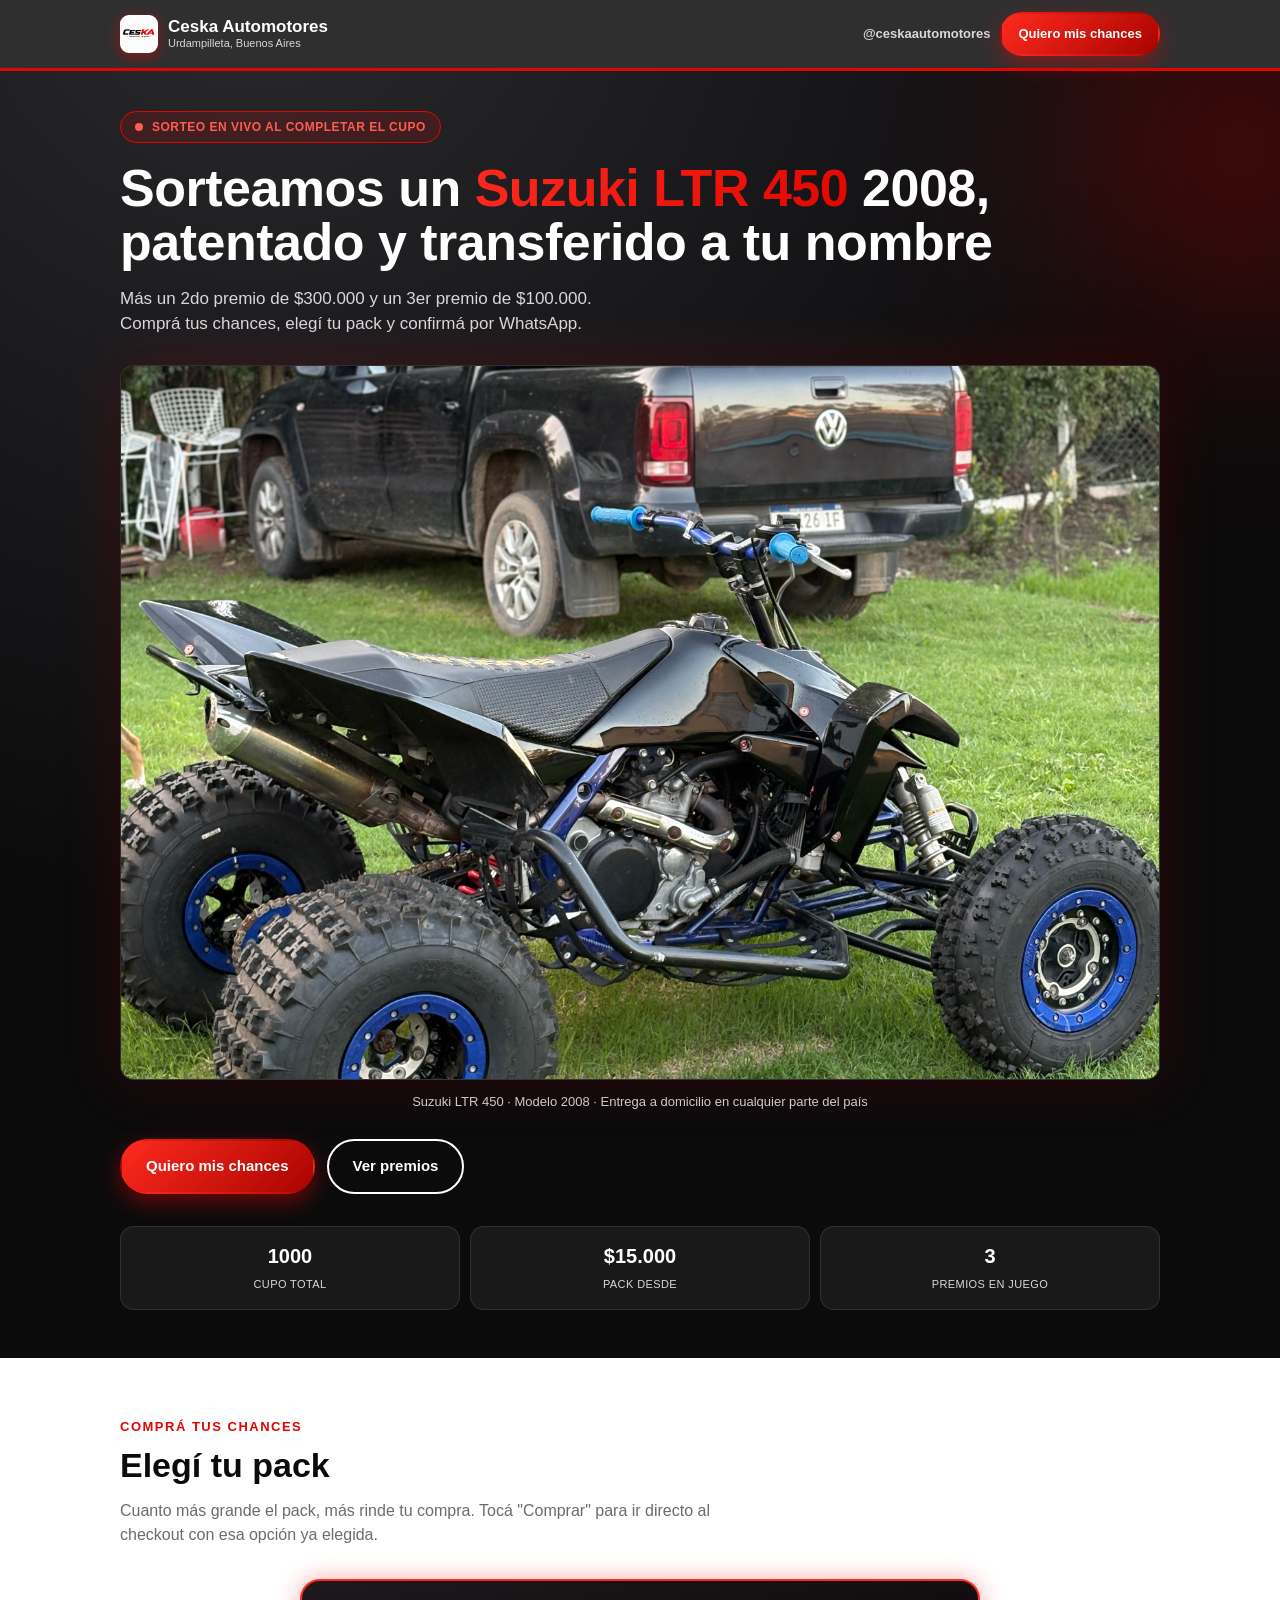
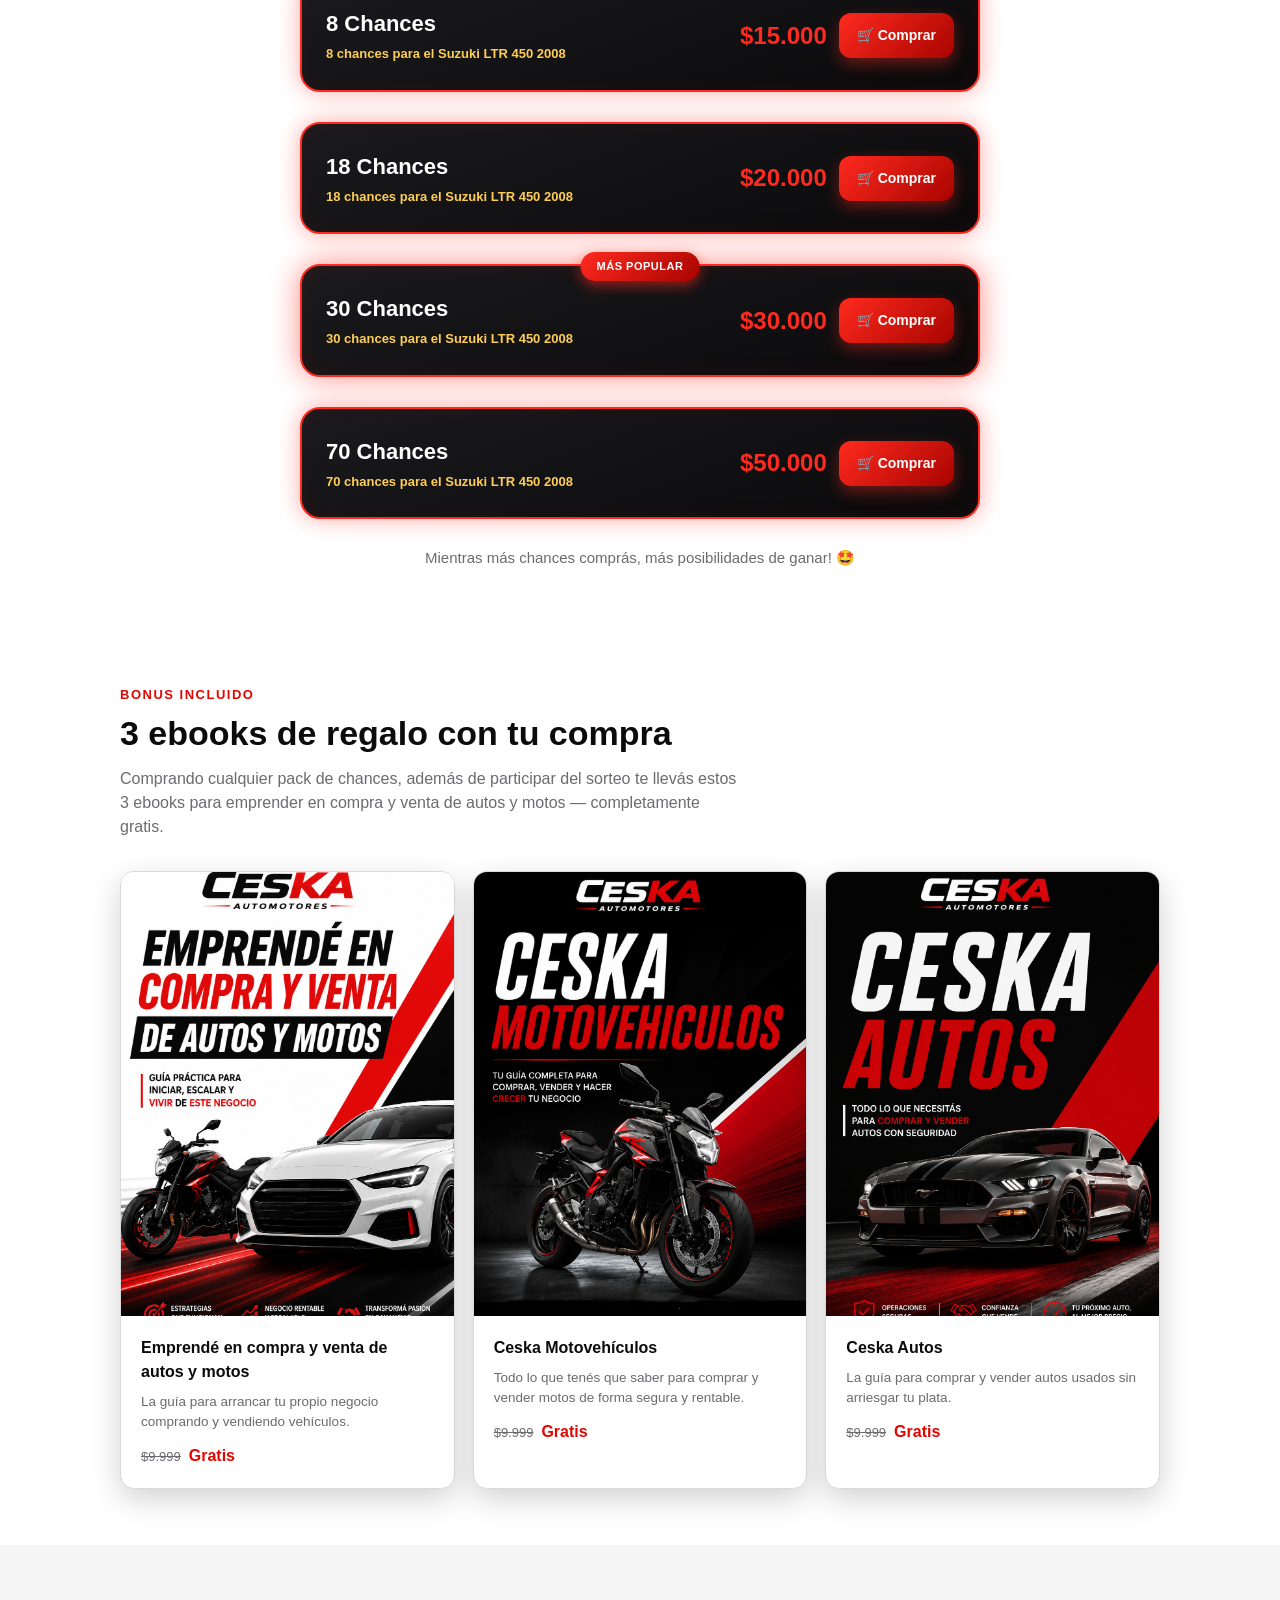
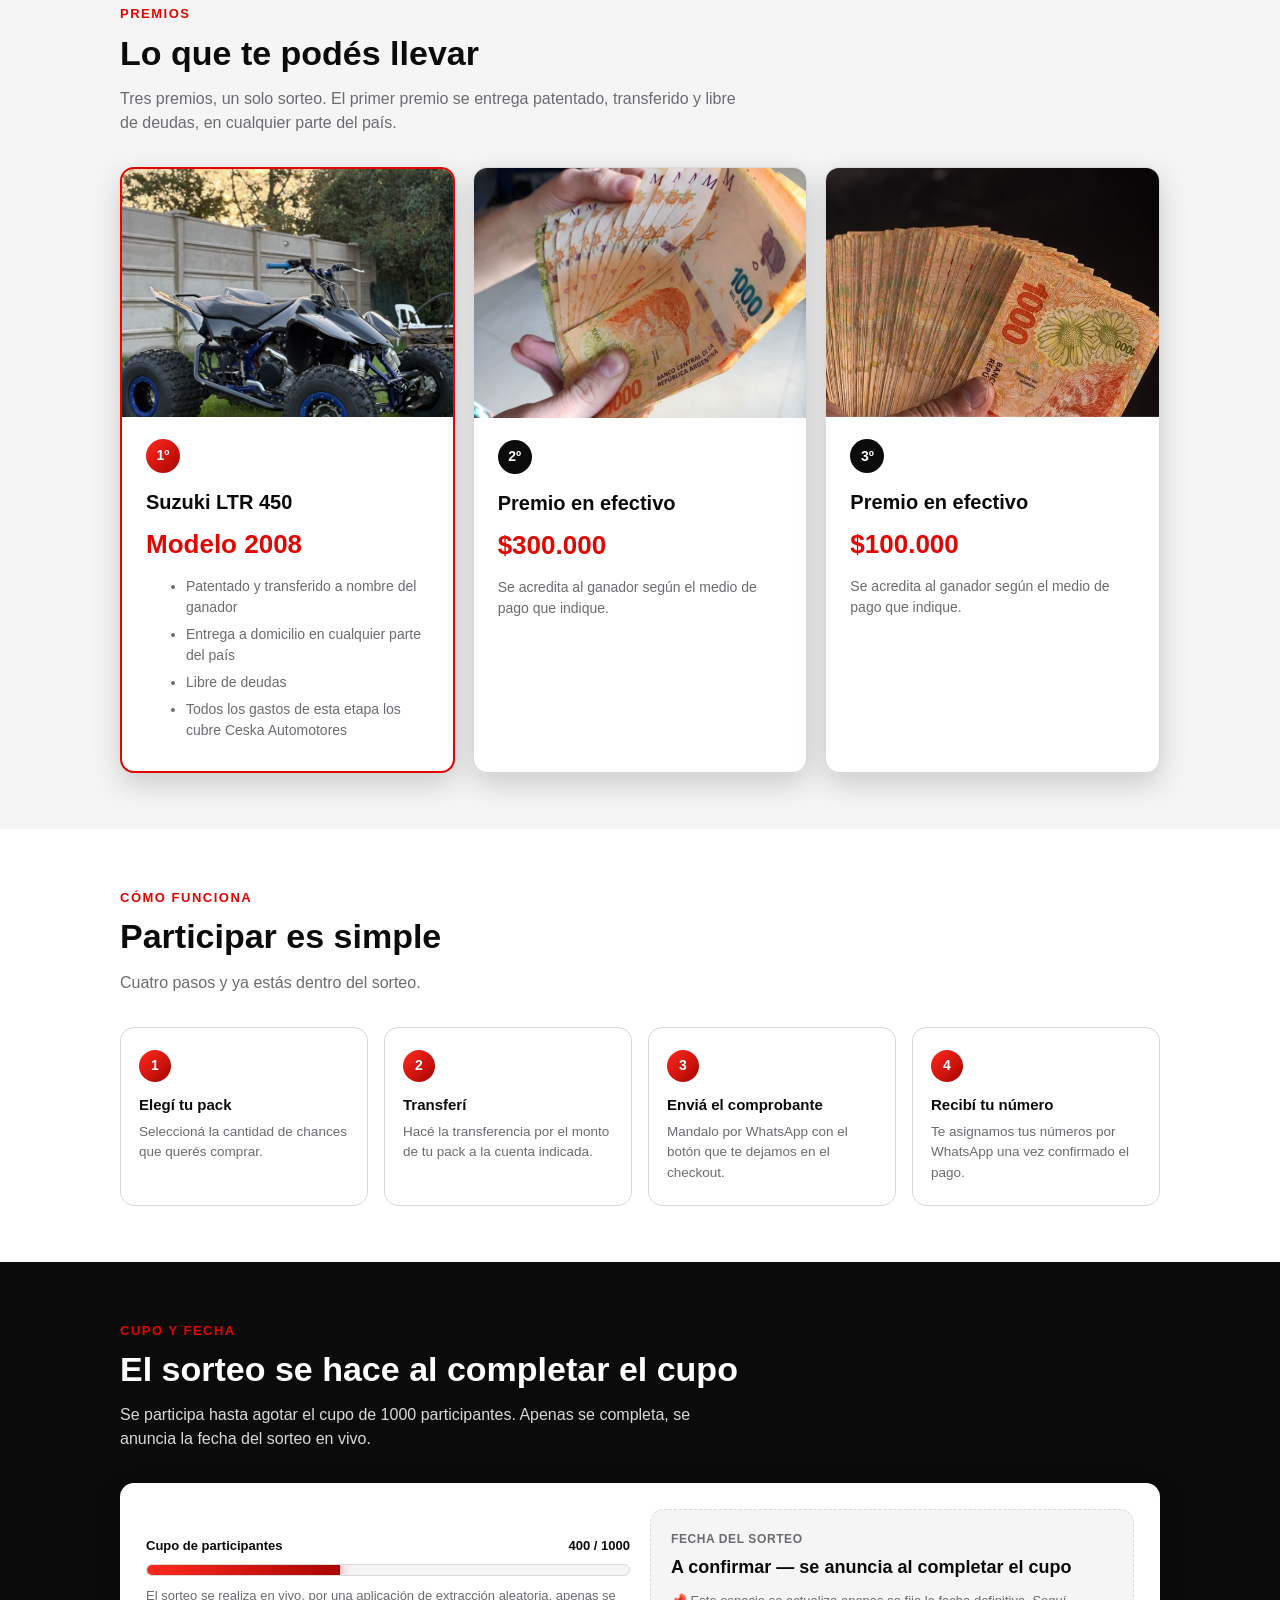
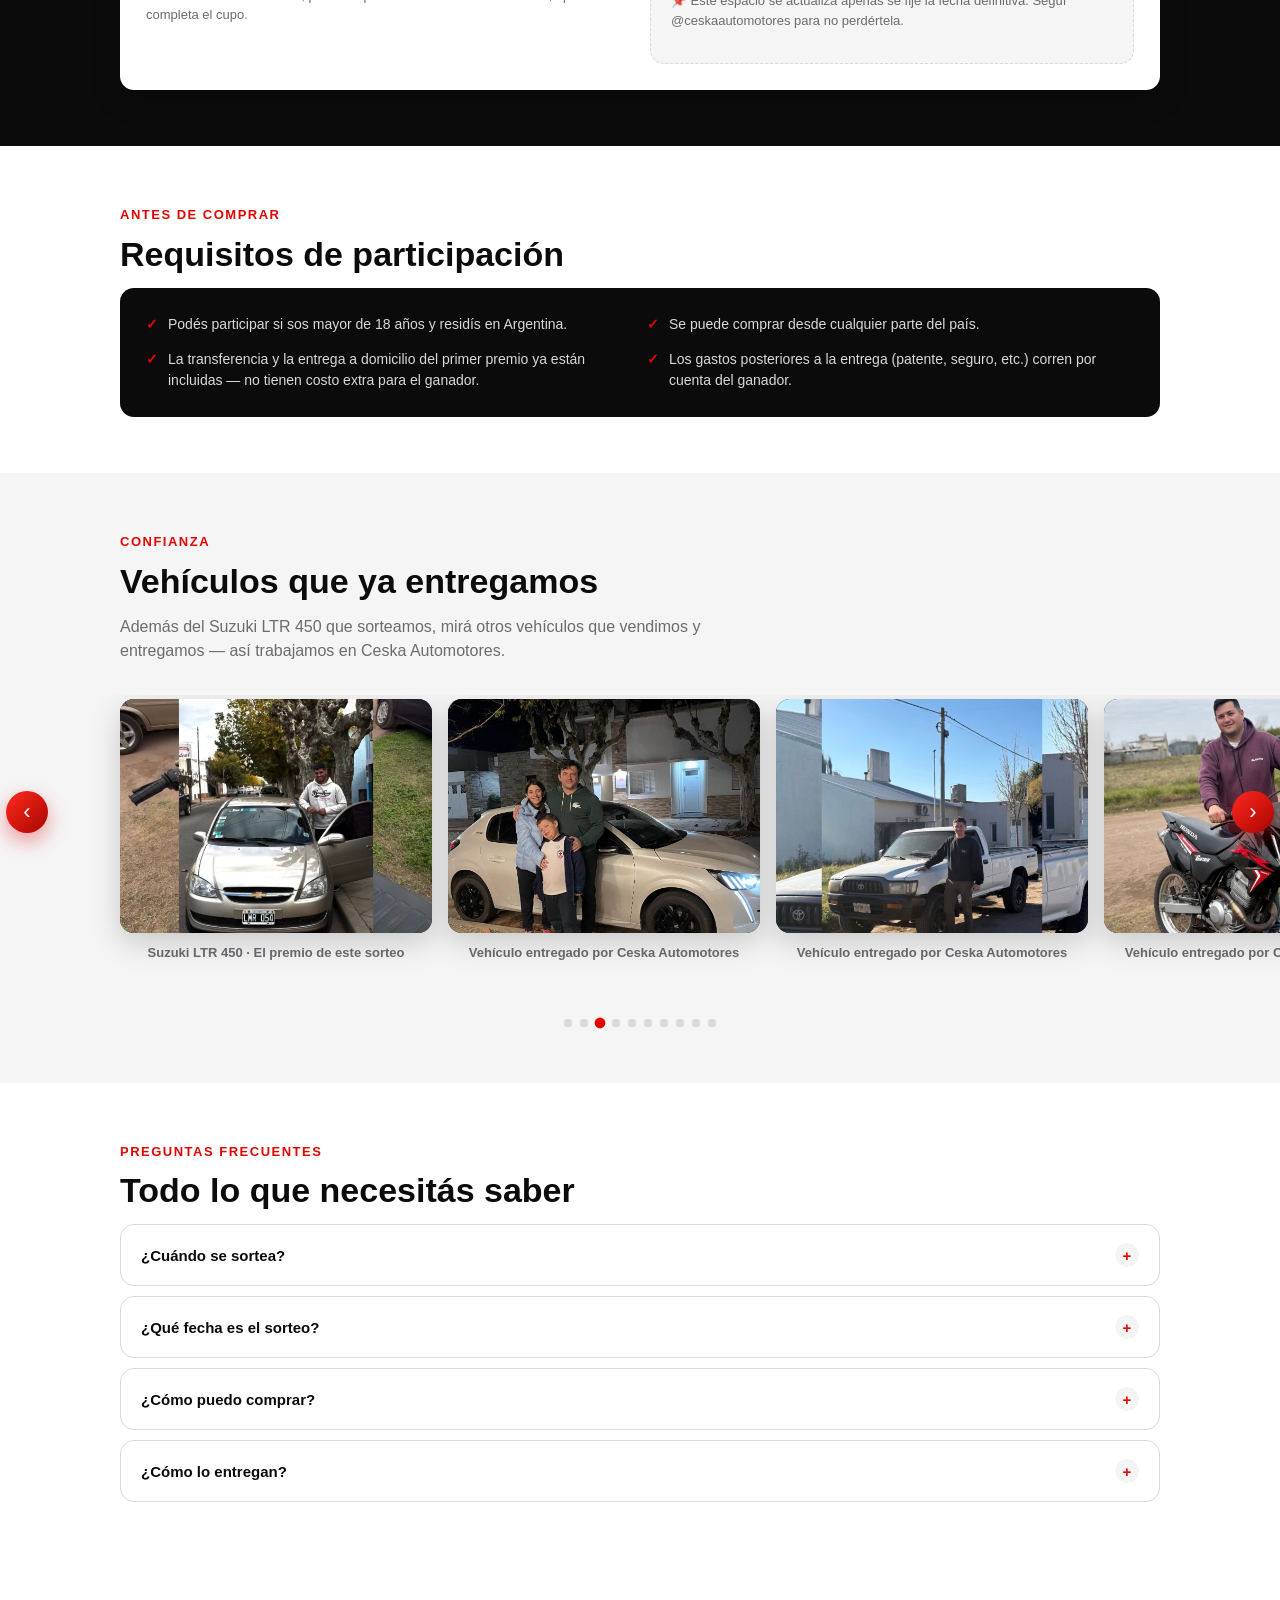
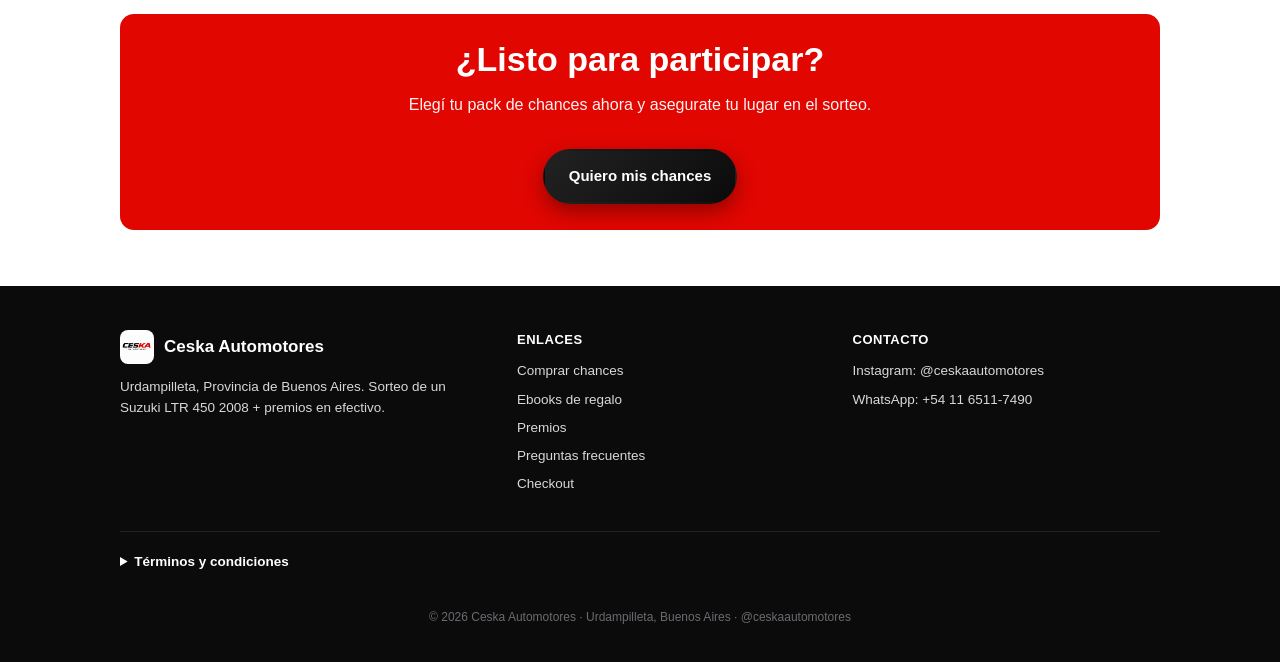
==== commit dd2110c7: "Update index.html" ====
--- a/index.html
+++ b/index.html
@@ -179,7 +179,7 @@
     <div class="prizes-grid">
       <div class="prize-card is-first">
         <div class="media-frame prize-media">
-          <img src="IMG_4230.JPG" alt="Suzuki LTR 450 2008" onerror="this.style.display='none'; this.nextElementSibling.style.display='flex';" />
+          <img src="img/IMG_2700.jpg" alt="Suzuki LTR 450 2008" onerror="this.style.display='none'; this.nextElementSibling.style.display='flex';" />
           <div class="media-placeholder">
             <span class="media-placeholder-icon">🏍️</span>
             <span class="media-placeholder-text">Foto de la moto<br>img/premio-1-moto.jpg</span>
--- a/css/style.css
+++ b/css/style.css
@@ -686,98 +686,138 @@
   margin: 0;
 }
 
-/* ---------- Packs ---------- */
-
-.packs-grid {
-  display: grid;
-  grid-template-columns: repeat(2, 1fr);
-  gap: 14px;
-}
-
-@media (min-width: 700px) {
-  .packs-grid {
-    grid-template-columns: repeat(4, 1fr);
-  }
-}
-
-.pack-card {
+/* ---------- Chances (packs) ---------- */
+
+.chances-list {
   display: flex;
   flex-direction: column;
-  background: var(--black);
-  color: var(--white);
-  border-radius: var(--radius);
-  padding: 22px 16px;
+  gap: 30px;
+  max-width: 680px;
+  margin: 0 auto;
+}
+
+.chance-card {
+  position: relative;
+  display: flex;
+  flex-direction: column;
+  align-items: flex-start;
+  gap: 16px;
+  width: 100%;
+  background: linear-gradient(160deg, #1a1a1d, #0a0a0b);
+  border: 2px solid var(--red-bright);
+  border-radius: 20px;
+  padding: 26px 24px;
   text-decoration: none;
-  border: 2px solid var(--black);
-  transition: transform 0.15s ease, border-color 0.15s ease, box-shadow 0.15s ease;
-  position: relative;
-  overflow: hidden;
-}
-
-.pack-card:hover {
-  transform: translateY(-4px);
-  border-color: var(--red);
-  box-shadow: 0 14px 30px rgba(225, 6, 0, 0.35);
-}
-
-.pack-card.is-popular {
-  border-color: var(--red);
-}
-
-.pack-tag {
+  cursor: pointer;
+  box-shadow: 0 0 22px rgba(255, 42, 31, 0.4), inset 0 0 24px rgba(255, 42, 31, 0.06);
+  transition: transform 0.2s ease, box-shadow 0.2s ease;
+}
+
+.chance-card:hover {
+  transform: translateY(-3px);
+  box-shadow: 0 0 32px rgba(255, 42, 31, 0.6), inset 0 0 24px rgba(255, 42, 31, 0.08);
+}
+
+.chance-card.is-popular {
+  border-color: var(--red-bright);
+  box-shadow: 0 0 30px rgba(255, 42, 31, 0.55), inset 0 0 24px rgba(255, 42, 31, 0.08);
+}
+
+.chance-card.is-selected {
+  border-color: var(--white);
+  box-shadow: 0 0 0 3px rgba(255, 255, 255, 0.15), 0 0 30px rgba(255, 42, 31, 0.6);
+}
+
+.chance-badge {
   position: absolute;
-  top: 12px;
-  right: 12px;
+  top: -14px;
+  left: 50%;
+  transform: translateX(-50%);
   background: linear-gradient(135deg, var(--red-bright), var(--red-dark));
   color: var(--white);
-  font-size: 10px;
+  font-size: 11px;
   font-weight: 800;
   text-transform: uppercase;
-  letter-spacing: 0.4px;
-  padding: 4px 8px;
+  letter-spacing: 0.5px;
+  padding: 6px 16px;
   border-radius: 999px;
-}
-
-.pack-qty {
-  font-size: 30px;
-  font-weight: 900;
-  line-height: 1;
-  margin-bottom: 2px;
-}
-
-.pack-qty-label {
-  font-size: 11px;
-  color: var(--gray-300);
-  text-transform: uppercase;
-  letter-spacing: 0.5px;
-  margin-bottom: 18px;
-}
-
-.pack-price {
+  box-shadow: 0 4px 14px rgba(255, 42, 31, 0.6);
+  white-space: nowrap;
+}
+
+.chance-info {
+  width: 100%;
+}
+
+.chance-title {
+  color: var(--white);
   font-size: 22px;
   font-weight: 800;
+  margin: 0 0 4px;
+}
+
+.chance-subtitle {
+  color: #ffce54;
+  font-size: 13px;
+  font-weight: 600;
+  margin: 0;
+}
+
+.chance-buy {
+  display: flex;
+  align-items: center;
+  justify-content: space-between;
+  width: 100%;
+  gap: 12px;
+}
+
+.chance-price {
   color: var(--red-bright);
-  margin-bottom: 16px;
-}
-
-.pack-cta {
-  margin-top: auto;
+  font-size: 24px;
+  font-weight: 900;
+}
+
+.chance-btn,
+.chance-select {
   display: inline-flex;
   align-items: center;
-  justify-content: center;
-  gap: 6px;
+  gap: 8px;
+  background: linear-gradient(135deg, var(--red-bright), var(--red-dark));
+  color: var(--white);
+  padding: 12px 18px;
+  border-radius: 12px;
+  font-weight: 700;
+  font-size: 14px;
+  box-shadow: 0 6px 16px rgba(255, 42, 31, 0.4);
+  white-space: nowrap;
+}
+
+.chance-card.is-selected .chance-select {
   background: var(--white);
   color: var(--black);
-  border-radius: 999px;
-  padding: 10px 14px;
-  font-weight: 700;
-  font-size: 13px;
-  transition: background 0.15s ease, color 0.15s ease;
-}
-
-.pack-card:hover .pack-cta {
-  background: linear-gradient(135deg, var(--red-bright), var(--red-dark));
-  color: var(--white);
+}
+
+.chances-tagline {
+  text-align: center;
+  color: var(--gray-600);
+  font-size: 15px;
+  margin: 28px 0 0;
+}
+
+@media (min-width: 560px) {
+  .chance-card {
+    flex-direction: row;
+    align-items: center;
+    justify-content: space-between;
+  }
+
+  .chance-info {
+    width: auto;
+  }
+
+  .chance-buy {
+    width: auto;
+  }
 }
 
 /* ---------- Cupo / fecha ---------- */
@@ -1254,50 +1294,10 @@
   margin: 0 0 16px;
 }
 
-.pack-select-grid {
-  display: grid;
-  grid-template-columns: repeat(2, 1fr);
-  gap: 10px;
-}
-
-@media (min-width: 500px) {
-  .pack-select-grid {
-    grid-template-columns: repeat(4, 1fr);
-  }
-}
-
 .pack-option {
-  border: 2px solid var(--gray-300);
-  border-radius: 12px;
-  background: var(--white);
-  padding: 14px 8px;
-  text-align: center;
-  cursor: pointer;
-  transition: border-color 0.15s ease, background 0.15s ease;
-}
-
-.pack-option strong {
-  display: block;
-  font-size: 20px;
-  font-weight: 900;
-}
-
-.pack-option span {
-  display: block;
-  font-size: 12px;
-  color: var(--gray-600);
-  margin-top: 4px;
-}
-
-.pack-option.is-selected {
-  border-color: var(--red);
-  background: #fff5f5;
-  box-shadow: 0 6px 18px rgba(225, 6, 0, 0.2);
-}
-
-.pack-option.is-selected span {
-  color: var(--red);
-  font-weight: 700;
+  font: inherit;
+  text-align: left;
+  width: 100%;
 }
 
 .order-summary-row {
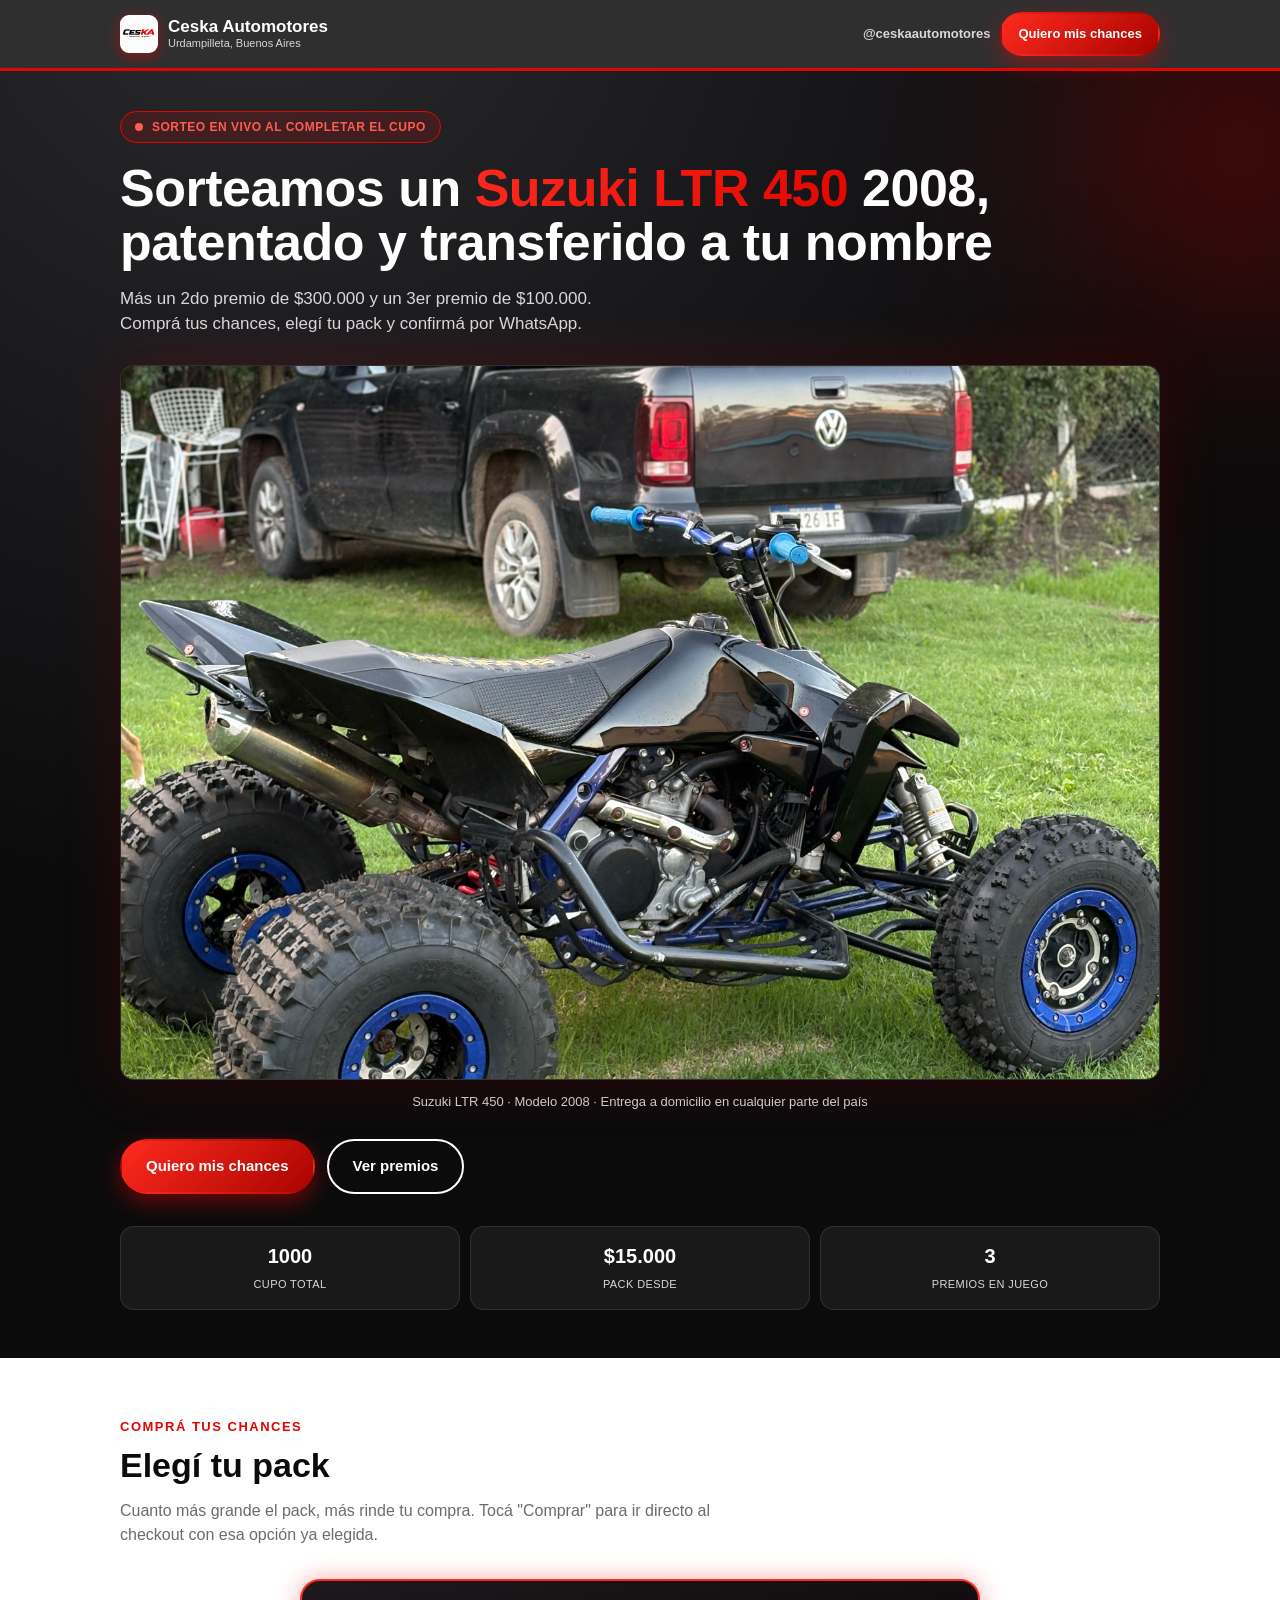
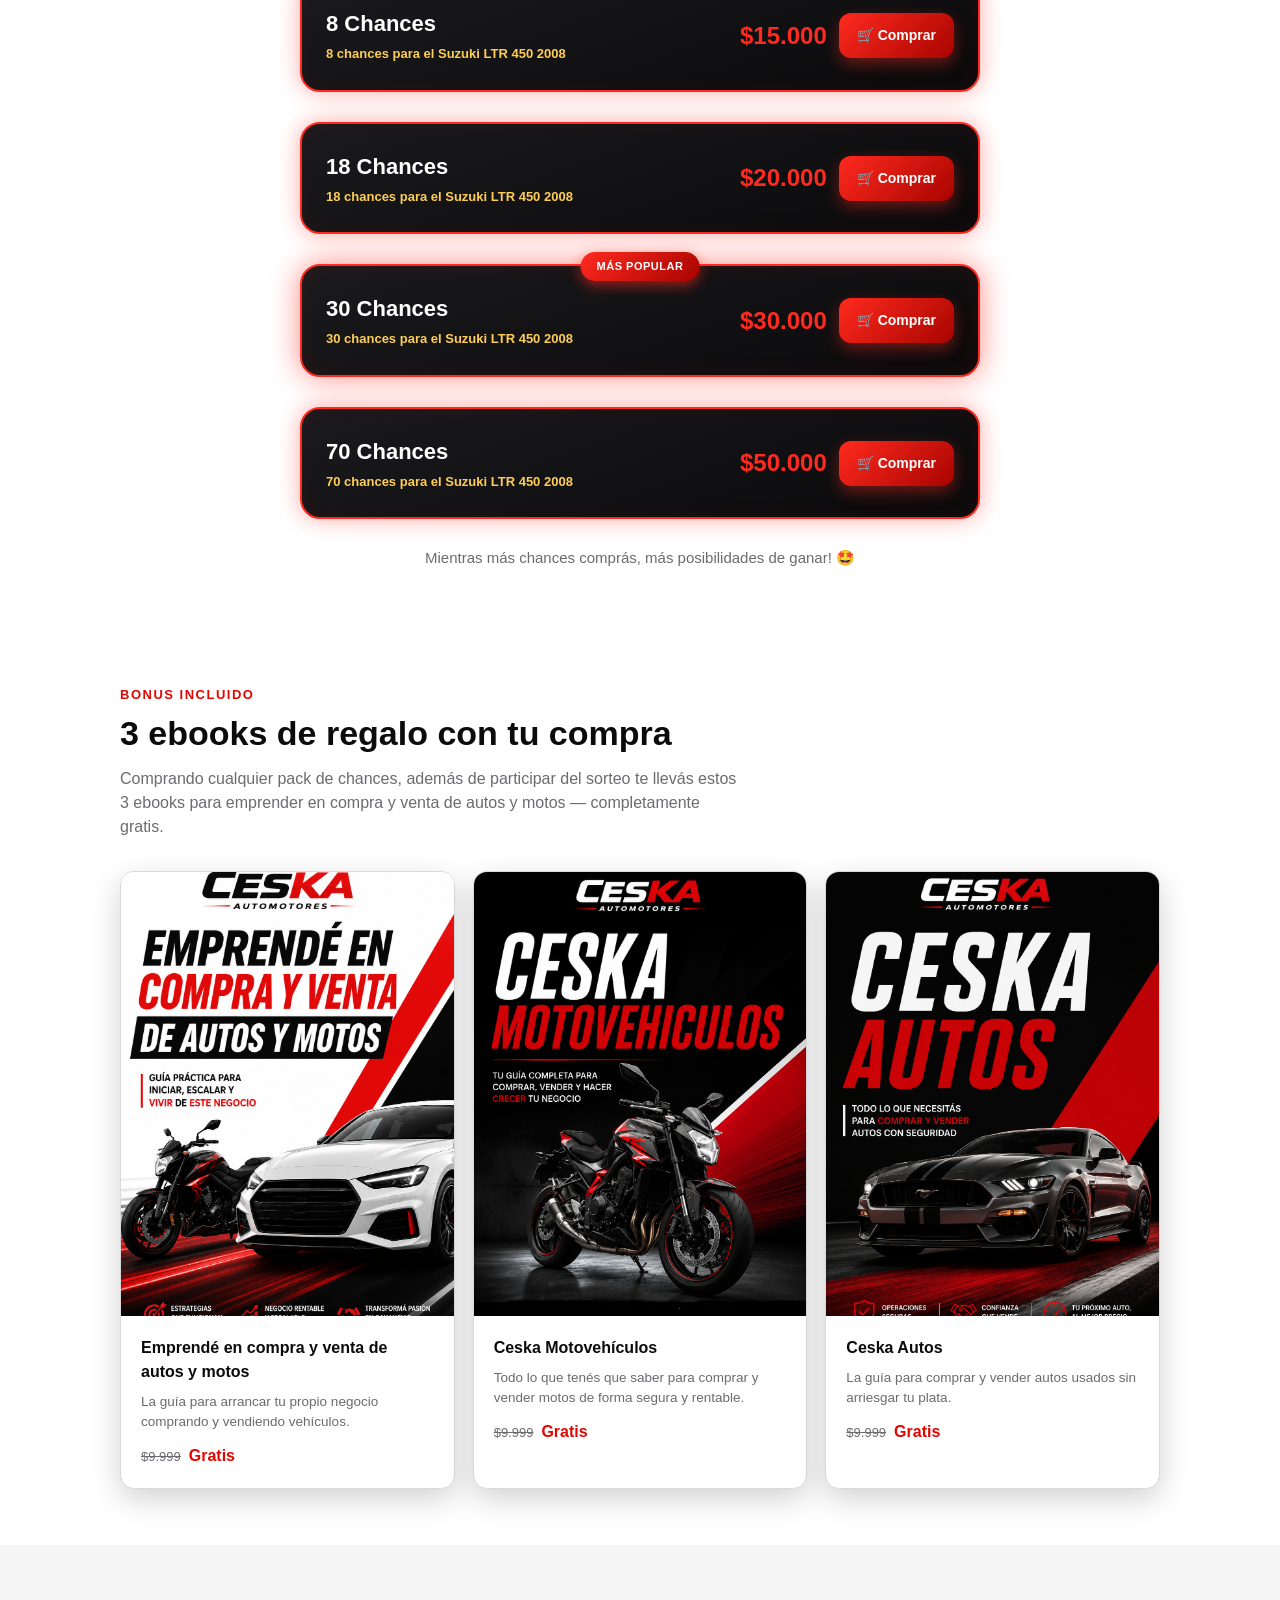
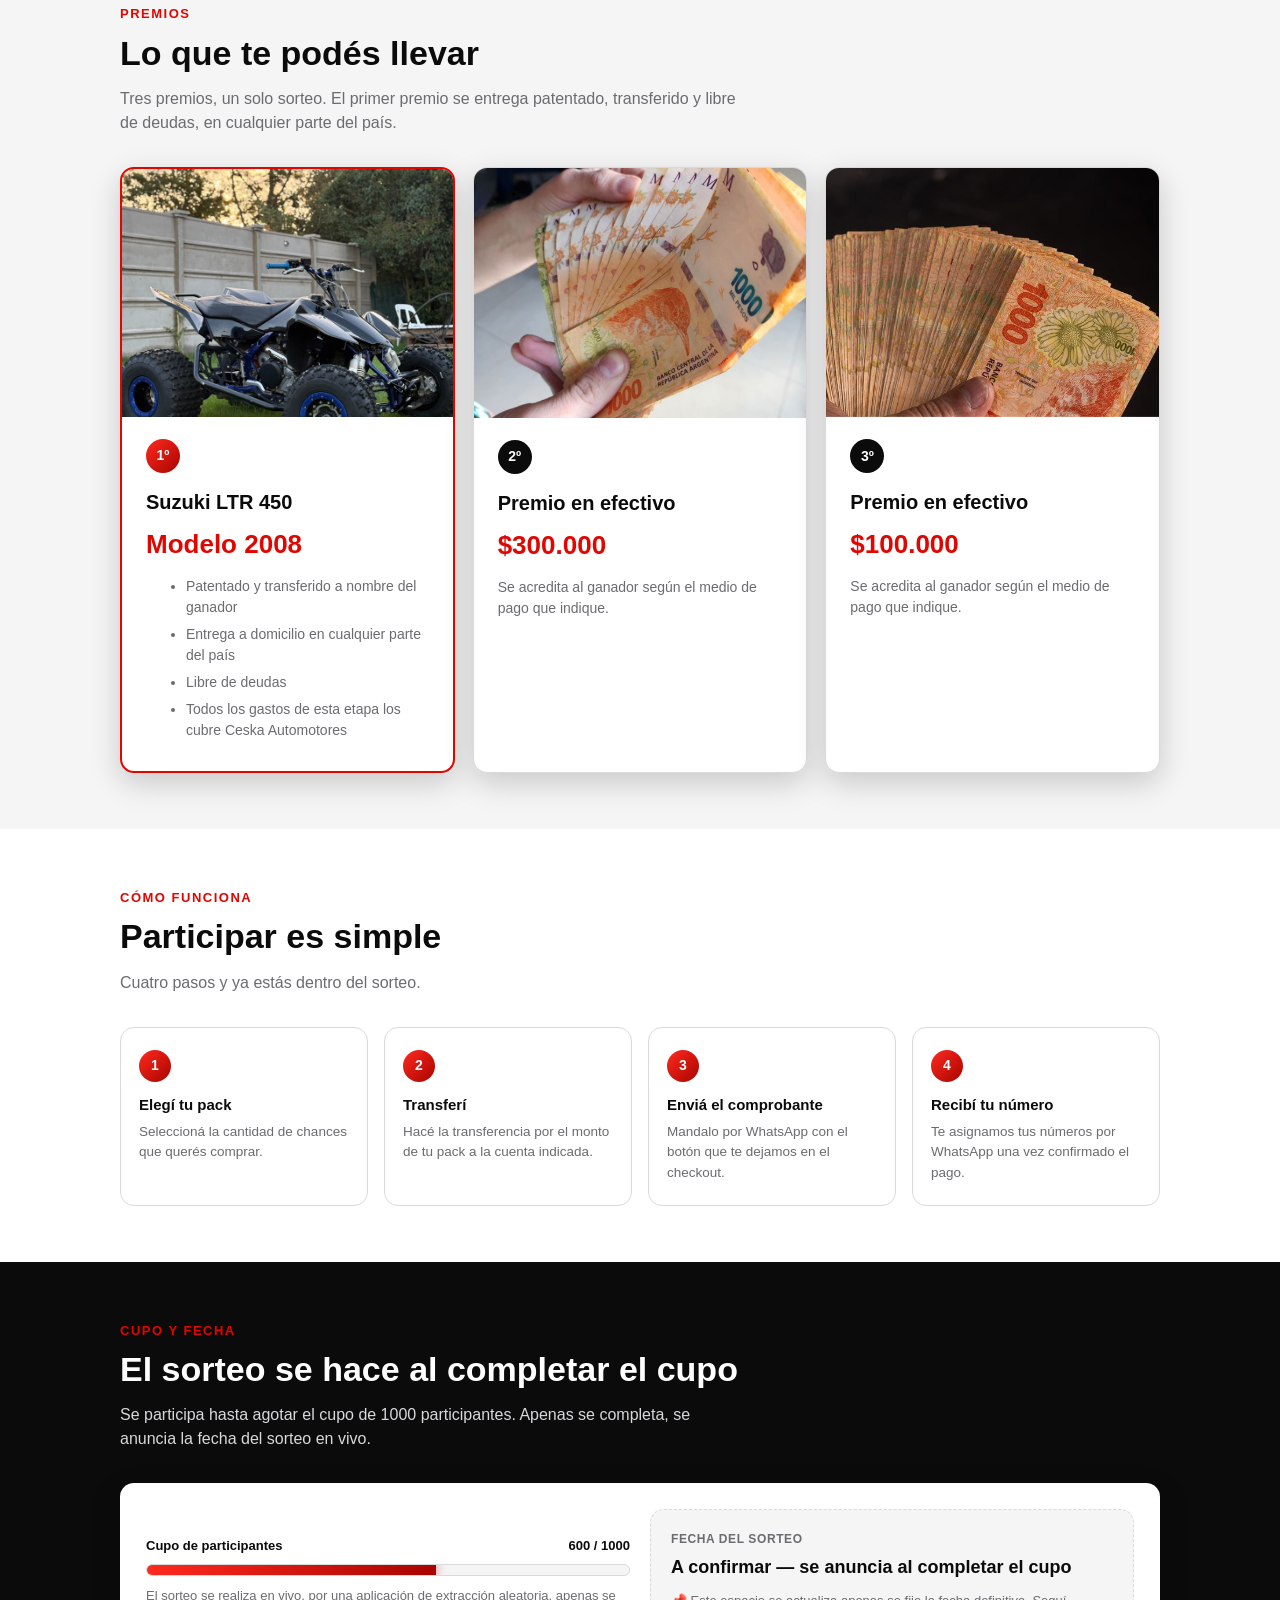
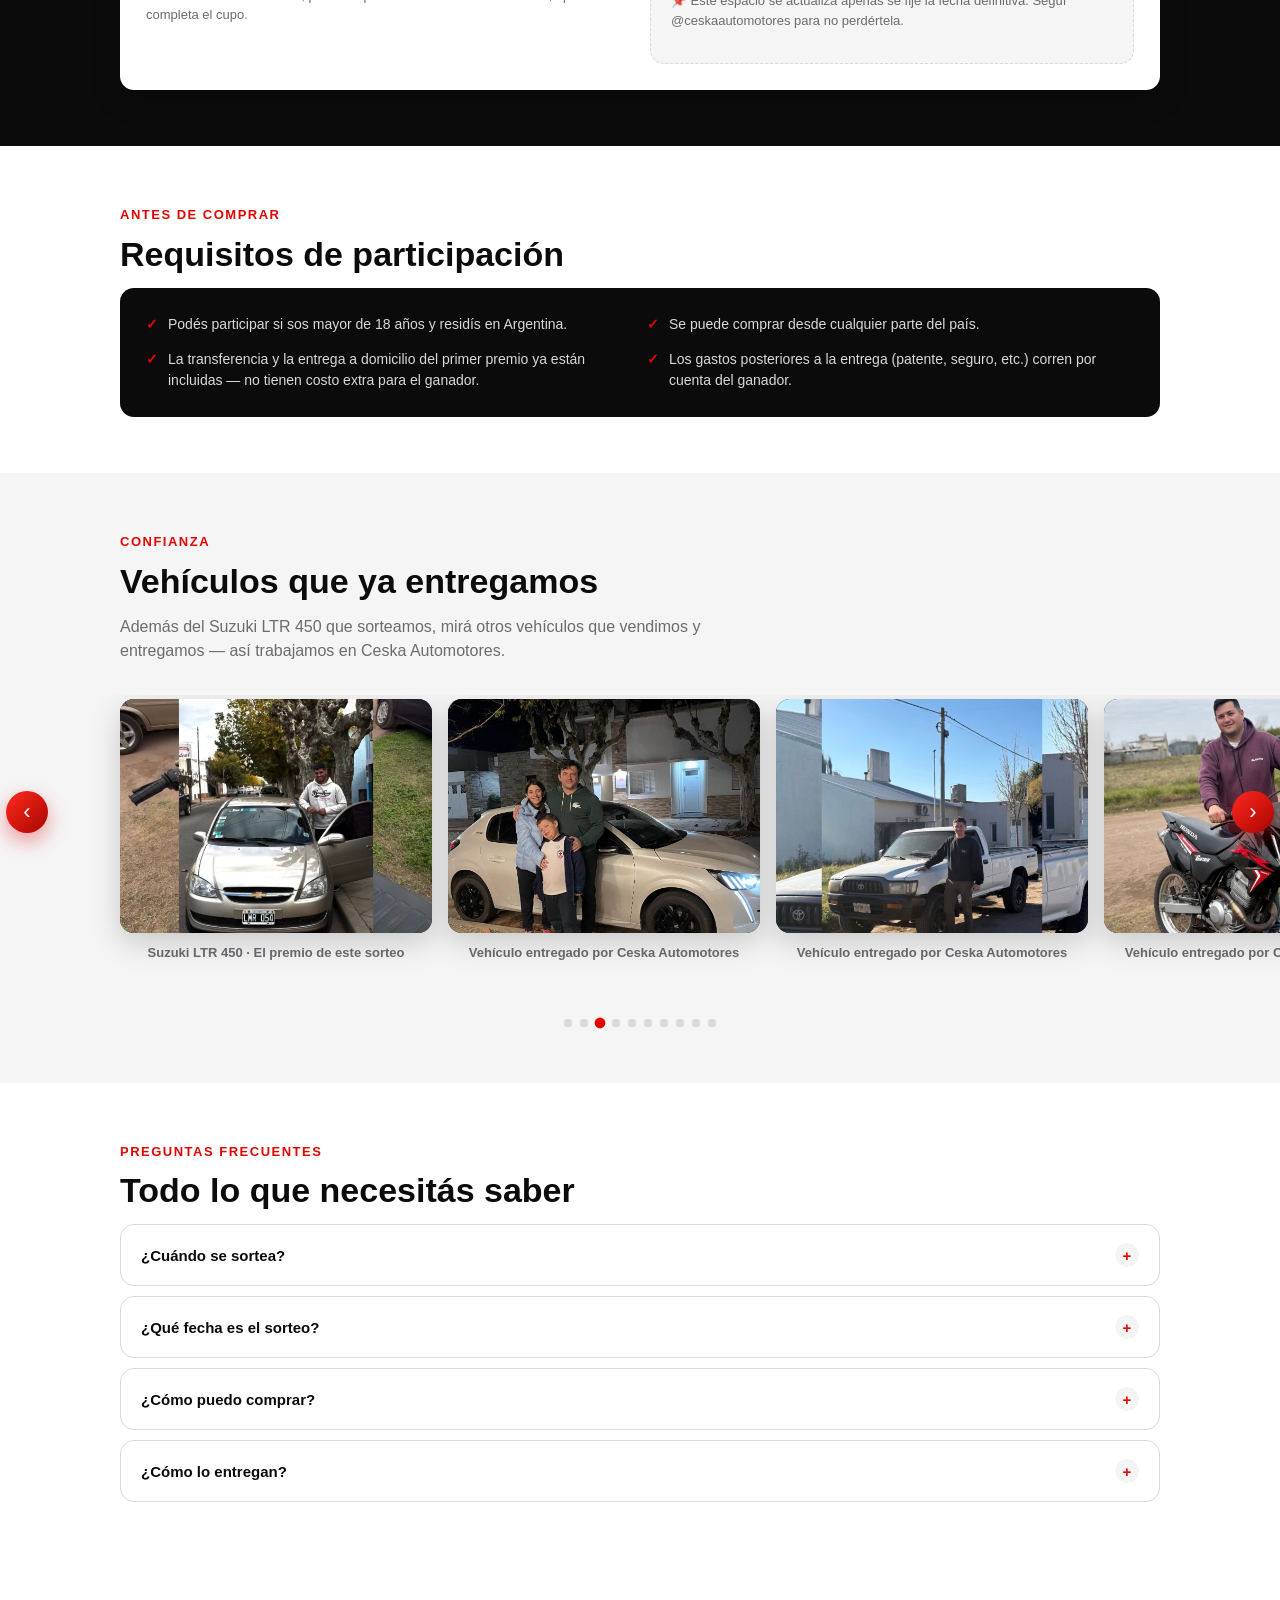
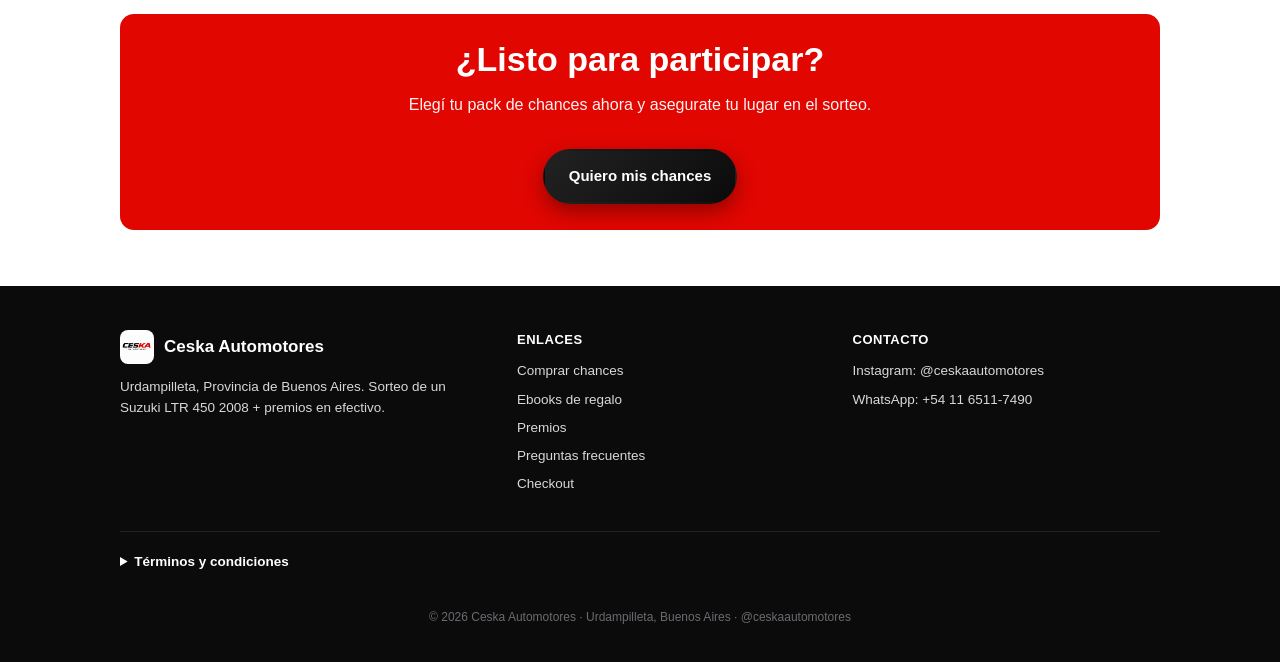
==== commit b937fac7: "Update participant count and progress bar width" ====
--- a/index.html
+++ b/index.html
@@ -272,9 +272,9 @@
       <div>
         <div class="cupo-progress-label">
           <span>Cupo de participantes</span>
-          <span>400 / 1000</span>
-        </div>
-        <div class="cupo-bar"><div class="cupo-bar-fill" style="width:40%;"></div></div>
+          <span>600 / 1000</span>
+        </div>
+        <div class="cupo-bar"><div class="cupo-bar-fill" style="width:60%;"></div></div>
         <p class="cupo-note">El sorteo se realiza en vivo, por una aplicación de extracción aleatoria, apenas se completa el cupo.</p>
       </div>
       <div class="fecha-card">
